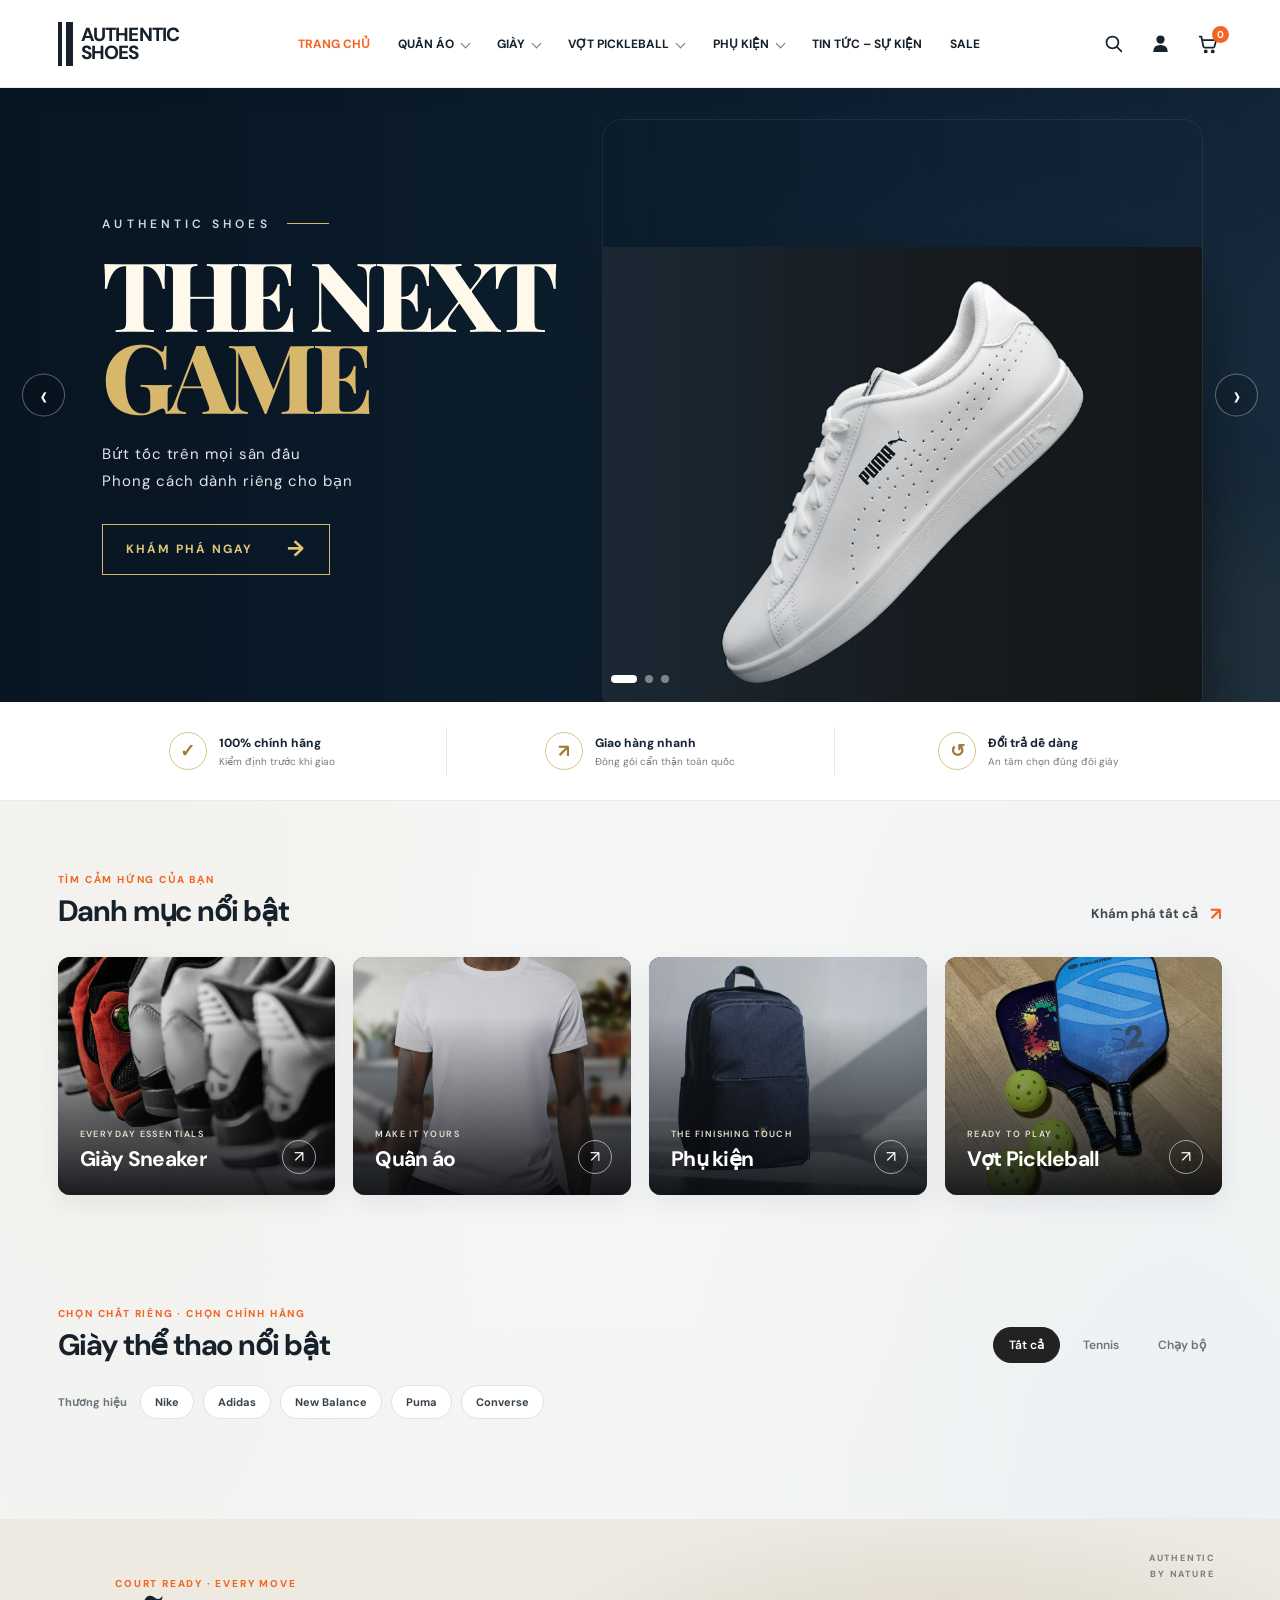
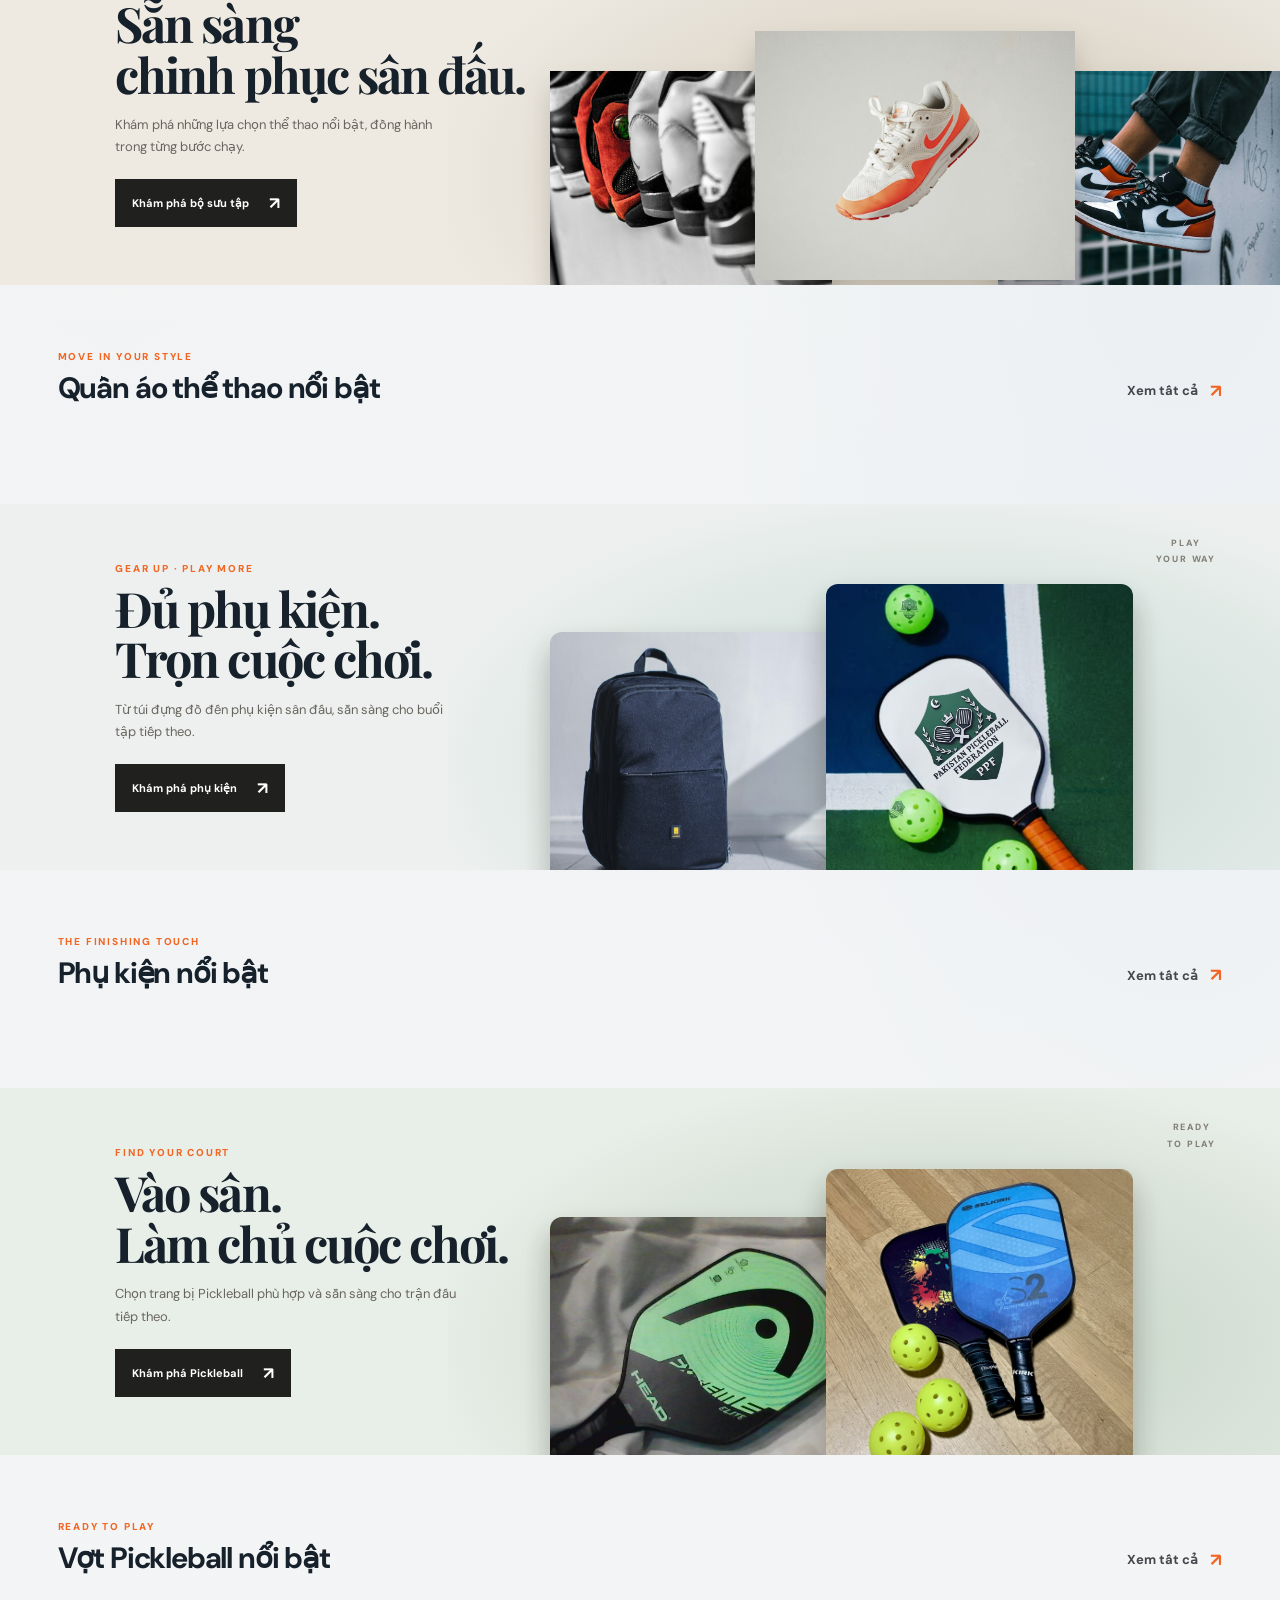
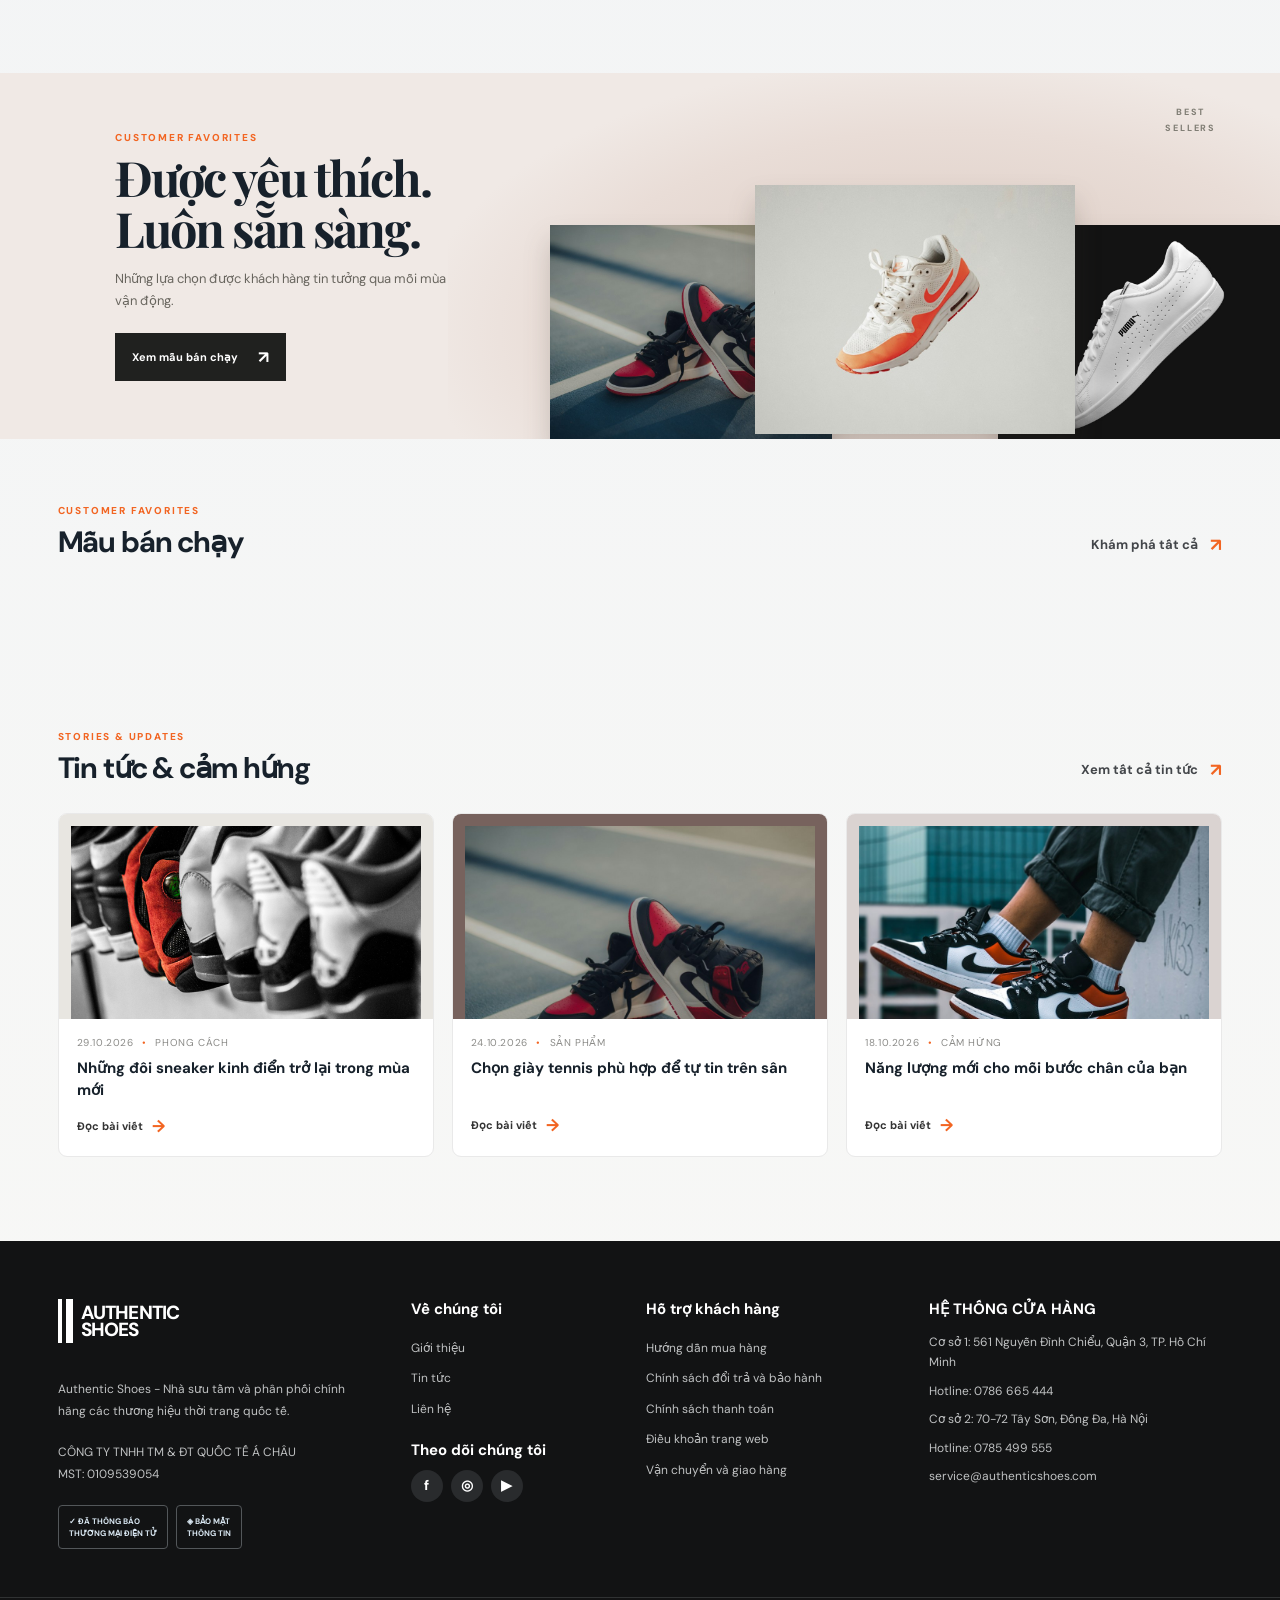
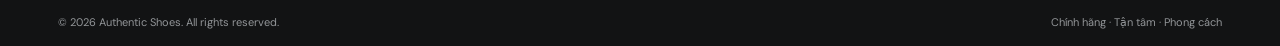
==== wwwroot/index.html @ a75fafed "Use real order data in admin dashboard" ====
<!DOCTYPE html>
<html lang="vi">
<head>
  <meta charset="UTF-8">
  <meta name="viewport" content="width=device-width, initial-scale=1.0">
  <meta name="theme-color" content="#0b1b2b">
  <meta name="description" content="Authentic Shoes - giày thể thao, thời trang và phụ kiện chính hãng.">
  <title>Authentic Shoes | Chọn phong cách của bạn</title>
  <link rel="preconnect" href="https://fonts.googleapis.com">
  <link rel="preconnect" href="https://fonts.gstatic.com" crossorigin>
  <link href="https://fonts.googleapis.com/css2?family=DM+Sans:wght@400;500;600;700;800&family=Playfair+Display:wght@700;800&display=swap" rel="stylesheet">
  <link rel="stylesheet" href="styles.css?v=premium-sneaker-store">
  <script src="store-cart.js?v=color-size-inventory" defer></script>
  <script src="script.js?v=premium-brand-filters" defer></script>
</head>
<body>
  <header class="site-header">
    <a class="brand" href="#home" aria-label="Authentic Shoes - Trang chủ">
      <span class="brand-mark" aria-hidden="true"><i></i><i></i></span>
      <span class="brand-name">AUTHENTIC<br>SHOES</span>
    </a>

    <button class="menu-toggle" type="button" aria-label="Mở menu" aria-expanded="false">
      <span></span><span></span><span></span>
    </button>

    <nav class="main-nav" aria-label="Điều hướng chính">
      <a class="nav-link active" href="#home">Trang chủ</a>
      <div class="nav-item has-category-menu">
        <a class="nav-link has-chevron category-menu-trigger" href="#products" aria-expanded="false" aria-controls="apparel-menu">Quần áo <span class="chevron" aria-hidden="true"></span></a>
        <div class="category-menu" id="apparel-menu">
          <a href="#products" data-product-category="clothing" data-category-label="Tất cả quần áo">Tất cả quần áo <span>→</span></a>
          <a href="#products" data-product-category="clothing" data-category-label="Áo thể thao">Áo thể thao</a>
          <a href="#products" data-product-category="clothing" data-category-label="Quần short thể thao">Quần short thể thao</a>
          <a href="#products" data-product-category="clothing" data-category-label="Trang phục tennis">Trang phục tennis</a>
        </div>
      </div>
      <div class="nav-item has-category-menu has-mega-menu">
        <a class="nav-link has-chevron mega-menu-trigger" href="#products" aria-expanded="false" aria-controls="shoe-mega-menu">Giày <span class="chevron" aria-hidden="true"></span></a>
        <div class="mega-menu" id="shoe-mega-menu">
          <div class="mega-categories" role="tablist" aria-label="Thương hiệu giày">
            <button class="mega-category is-active" type="button" role="tab" aria-selected="true" data-mega-category="adidas">Giày Adidas</button>
            <button class="mega-category" type="button" role="tab" aria-selected="false" data-mega-category="nike">Giày Nike</button>
            <button class="mega-category" type="button" role="tab" aria-selected="false" data-mega-category="jordan">Giày Jordan</button>
            <button class="mega-category" type="button" role="tab" aria-selected="false" data-mega-category="sports">Môn thể thao</button>
            <button class="mega-category" type="button" role="tab" aria-selected="false" data-mega-category="retro">Giày Retro Sneaker</button>
            <button class="mega-category" type="button" role="tab" aria-selected="false" data-mega-category="other">Thương hiệu khác</button>
          </div>
          <div class="mega-content">
            <div class="mega-panel is-active" role="tabpanel" data-mega-panel="adidas">
              <div class="mega-column"><h3>ADIDAS ORIGINAL</h3><a href="#products">Adidas XLG <span class="sale-tag">SALE</span></a><a href="#products">Adidas Samba</a><a href="#products">Adidas Gazelle</a><a href="#products">Adidas Campus</a></div>
              <div class="mega-column"><h3>ULTRA BOOST</h3><a href="#products">Ultra Boost 22 <span class="sale-tag">SALE</span></a><a href="#products">Ultra Boost 4.0</a><a href="#products">Evo SL</a></div>
              <div class="mega-column"><h3>ADIDAS YEEZY</h3><a href="#products">Yeezy 350 <span class="sale-tag">SALE</span></a><a href="#products">Yeezy Slide</a><a href="#products">Yeezy Foam Runner</a></div>
              <div class="mega-column"><h3>ADIDAS NMD</h3><a href="#products">Human Race</a><a href="#products">Adidas Y-3</a></div>
            </div>
            <div class="mega-panel" role="tabpanel" data-mega-panel="nike" hidden>
              <div class="mega-column"><h3>NIKE LIFESTYLE</h3><a href="#products">Air Force 1</a><a href="#products">Dunk Low <span class="sale-tag">HOT</span></a><a href="#products">Air Max</a><a href="#products">Cortez</a></div>
              <div class="mega-column"><h3>RUNNING</h3><a href="#products">Vomero</a><a href="#products">Pegasus</a><a href="#products">Zoom Fly</a></div>
              <div class="mega-column"><h3>NIKE BASKETBALL</h3><a href="#products">LeBron</a><a href="#products">Kobe</a><a href="#products">Ja</a></div>
              <div class="mega-column"><h3>NIKE SB</h3><a href="#products">SB Dunk</a><a href="#products">SB Chron 2</a></div>
            </div>
            <div class="mega-panel" role="tabpanel" data-mega-panel="jordan" hidden>
              <div class="mega-column"><h3>AIR JORDAN</h3><a href="#products">Air Jordan 1</a><a href="#products">Air Jordan 3</a><a href="#products">Air Jordan 4 <span class="sale-tag">HOT</span></a></div>
              <div class="mega-column"><h3>JORDAN RETRO</h3><a href="#products">Jordan 1 Retro High</a><a href="#products">Jordan 1 Low</a><a href="#products">Jordan 11</a></div>
              <div class="mega-column"><h3>JORDAN BRAND</h3><a href="#products">Jordan Spizike</a><a href="#products">Jordan Flight</a></div>
              <div class="mega-column"><h3>PHỤ KIỆN</h3><a href="#products">Tất Jordan</a><a href="#products">Túi Jordan</a></div>
            </div>
            <div class="mega-panel" role="tabpanel" data-mega-panel="sports" hidden>
              <div class="mega-column"><h3>CHẠY BỘ</h3><a href="#products">Giày chạy đường dài</a><a href="#products">Giày chạy địa hình</a><a href="#products">Giày tập luyện</a></div>
              <div class="mega-column"><h3>SÂN ĐẤU</h3><a href="#products">Giày bóng rổ</a><a href="#products">Giày tennis</a><a href="#products">Giày Pickleball</a></div>
              <div class="mega-column"><h3>THỂ THAO</h3><a href="#products">Giày bóng đá</a><a href="#products">Giày tập gym</a><a href="#products">Giày golf</a></div>
              <div class="mega-column"><h3>THEO NHU CẦU</h3><a href="#products">Êm nhẹ mỗi ngày</a><a href="#products">Hỗ trợ vận động</a></div>
            </div>
            <div class="mega-panel" role="tabpanel" data-mega-panel="retro" hidden>
              <div class="mega-column"><h3>RETRO CLASSICS</h3><a href="#products">Adidas Samba</a><a href="#products">Nike Cortez</a><a href="#products">Puma Palermo</a></div>
              <div class="mega-column"><h3>COURT STYLE</h3><a href="#products">Reebok Club C</a><a href="#products">Adidas Gazelle</a><a href="#products">New Balance 550</a></div>
              <div class="mega-column"><h3>SKATE ICONS</h3><a href="#products">Vans Old Skool</a><a href="#products">Nike SB Dunk</a></div>
              <div class="mega-column"><h3>PHONG CÁCH</h3><a href="#products">Tối giản</a><a href="#products">Màu sắc nổi bật</a></div>
            </div>
            <div class="mega-panel" role="tabpanel" data-mega-panel="other" hidden>
              <div class="mega-column"><h3>NEW BALANCE</h3><a href="#products">New Balance 530</a><a href="#products">New Balance 9060</a><a href="#products">New Balance 2002R</a></div>
              <div class="mega-column"><h3>ASICS</h3><a href="#products">ASICS Gel-Kayano</a><a href="#products">ASICS Gel-NYC</a></div>
              <div class="mega-column"><h3>PUMA</h3><a href="#products">Puma Speedcat</a><a href="#products">Puma Palermo</a><a href="#products">Puma Suede</a></div>
              <div class="mega-column"><h3>THƯƠNG HIỆU KHÁC</h3><a href="#products">Converse</a><a href="#products">Onitsuka Tiger</a></div>
            </div>
          </div>
        </div>
      </div>
      <div class="nav-item has-category-menu">
        <a class="nav-link has-chevron category-menu-trigger" href="#products" aria-expanded="false" aria-controls="pickleball-menu">Vợt Pickleball <span class="chevron" aria-hidden="true"></span></a>
        <div class="category-menu" id="pickleball-menu">
          <a href="#products" data-product-category="pickleball-racket" data-category-label="Tất cả vợt Pickleball">Tất cả vợt Pickleball <span>→</span></a>
          <a href="#products" data-product-category="pickleball-racket" data-category-label="Vợt JOOLA" data-category-query="joola">Vợt JOOLA</a>
          <a href="#products" data-product-category="pickleball-racket" data-category-label="Vợt Selkirk" data-category-query="selkirk">Vợt Selkirk</a>
          <a href="#products" data-product-category="pickleball-racket" data-category-label="Vợt HEAD" data-category-query="head">Vợt HEAD</a>
        </div>
      </div>
      <div class="nav-item has-category-menu">
        <a class="nav-link has-chevron category-menu-trigger" href="#products" aria-expanded="false" aria-controls="accessories-menu">Phụ kiện <span class="chevron" aria-hidden="true"></span></a>
        <div class="category-menu" id="accessories-menu">
          <a href="#products" data-product-category="accessories" data-category-label="Tất cả phụ kiện">Tất cả phụ kiện <span>→</span></a>
          <a href="#products" data-product-category="accessories" data-category-label="Bóng Pickleball" data-category-query="bóng">Bóng Pickleball</a>
          <a href="#products" data-product-category="accessories" data-category-label="Túi thể thao" data-category-query="túi">Túi thể thao</a>
          <a href="#products" data-product-category="accessories" data-category-label="Phụ kiện vợt" data-category-query="vợt">Phụ kiện vợt</a>
        </div>
      </div>
      <a class="nav-link" href="#news">Tin tức – sự kiện</a>
      <a class="nav-link" href="#products">Sale</a>
    </nav>

    <div class="header-actions">
      <button class="icon-button search-toggle" type="button" aria-label="Tìm kiếm">
        <svg viewBox="0 0 24 24" aria-hidden="true"><circle cx="10.8" cy="10.8" r="6.8"></circle><path d="m16 16 5 5"></path></svg>
      </button>
      <a class="icon-button account-button" href="/login" aria-label="Đăng nhập" title="Đăng nhập">
        <svg viewBox="0 0 24 24" aria-hidden="true"><circle cx="12" cy="7.5" r="4"></circle><path d="M4.5 21c.2-4.1 3.2-6.5 7.5-6.5s7.3 2.4 7.5 6.5z"></path></svg>
      </a>
      <button class="icon-button cart-button" type="button" aria-label="Giỏ hàng" aria-haspopup="dialog">
        <svg viewBox="0 0 24 24" aria-hidden="true"><path d="M3 4h2l2.2 11.2a2 2 0 0 0 2 1.6h8.9a2 2 0 0 0 1.9-1.4L22 8H6"></path><circle cx="10" cy="21" r="1.2"></circle><circle cx="18" cy="21" r="1.2"></circle></svg>
        <span class="cart-count" aria-live="polite">0</span>
      </button>
    </div>
  </header>

  <form class="search-panel" role="search">
    <label class="sr-only" for="site-search">Tìm sản phẩm</label>
    <input id="site-search" type="search" placeholder="Bạn đang tìm sản phẩm nào?">
    <button type="submit">Tìm kiếm</button>
  </form>

  <main>
    <section class="hero" id="home" aria-label="Bộ sưu tập mới">
      <div class="hero-slides">
        <article class="hero-slide is-active" data-slide="0">
          <div class="hero-content">
            <p class="eyebrow">AUTHENTIC SHOES <span></span></p>
            <h1>THE NEXT<br><em>GAME</em></h1>
            <p class="hero-description">Bứt tốc trên mọi sân đấu<br>Phong cách dành riêng cho bạn</p>
            <a class="hero-cta" href="#products">KHÁM PHÁ NGAY <span>→</span></a>
          </div>
          <img class="hero-art hero-art-cutout" src="img/shoe-blue.jpg" alt="Giày sneaker trắng Puma">
        </article>
        <article class="hero-slide" data-slide="1">
          <div class="hero-content">
            <p class="eyebrow">MOVE WITH CONFIDENCE <span></span></p>
            <h2>FIND YOUR<br><em>PACE</em></h2>
            <p class="hero-description">Nhẹ nhàng trong từng chuyển động<br>Sẵn sàng cho mọi hành trình</p>
            <a class="hero-cta" href="#products">MUA SẮM NGAY <span>→</span></a>
          </div>
          <img class="hero-art hero-art-shoe" src="img/shoe-detail.jpg" alt="Bộ sưu tập sneaker phong cách thể thao">
        </article>
        <article class="hero-slide" data-slide="2">
          <div class="hero-content">
            <p class="eyebrow">NEW SEASON · NEW ENERGY <span></span></p>
            <h2>OWN THE<br><em>COURT</em></h2>
            <p class="hero-description">Chọn đôi giày đúng chất<br>Thể hiện bản lĩnh riêng</p>
            <a class="hero-cta" href="#categories">XEM BỘ SƯU TẬP <span>→</span></a>
          </div>
          <img class="hero-art hero-art-shoe" src="img/shoe-red.jpg" alt="Giày sneaker đỏ đen chụp trên sân">
        </article>
      </div>
      <button class="slide-arrow slide-prev" type="button" aria-label="Ảnh trước">‹</button>
      <button class="slide-arrow slide-next" type="button" aria-label="Ảnh tiếp theo">›</button>
      <div class="slide-dots" aria-label="Chọn ảnh trình chiếu">
        <button class="slide-dot is-active" type="button" aria-label="Ảnh 1" data-go-to="0"></button>
        <button class="slide-dot" type="button" aria-label="Ảnh 2" data-go-to="1"></button>
        <button class="slide-dot" type="button" aria-label="Ảnh 3" data-go-to="2"></button>
      </div>
    </section>

    <section class="service-strip" aria-label="Cam kết dịch vụ">
      <div class="service-item">
        <span class="service-icon" aria-hidden="true">✓</span>
        <span><strong>100% chính hãng</strong><small>Kiểm định trước khi giao</small></span>
      </div>
      <div class="service-item">
        <span class="service-icon" aria-hidden="true">↗</span>
        <span><strong>Giao hàng nhanh</strong><small>Đóng gói cẩn thận toàn quốc</small></span>
      </div>
      <div class="service-item">
        <span class="service-icon" aria-hidden="true">↺</span>
        <span><strong>Đổi trả dễ dàng</strong><small>An tâm chọn đúng đôi giày</small></span>
      </div>
    </section>

    <section class="section categories-section" id="categories">
      <div class="section-heading">
        <div>
          <p class="section-kicker">TÌM CẢM HỨNG CỦA BẠN</p>
          <h2>Danh mục nổi bật</h2>
        </div>
        <a class="text-link" href="#products">Khám phá tất cả <span>↗</span></a>
      </div>
      <div class="category-grid">
        <a class="category-card category-sneaker" href="#products" data-product-category="shoes" data-category-label="Giày">
          <img src="img/shoe-detail.jpg" alt="">
          <span class="category-caption"><small>EVERYDAY ESSENTIALS</small><strong>Giày Sneaker</strong></span>
          <span class="category-arrow">↗</span>
        </a>
        <a class="category-card category-apparel" href="#products" data-product-category="clothing" data-category-label="Quần áo">
          <img src="img/sports-shirt.jpg" alt="">
          <span class="category-caption"><small>MAKE IT YOURS</small><strong>Quần áo</strong></span>
          <span class="category-arrow">↗</span>
        </a>
        <a class="category-card category-accessories" href="#products" data-product-category="accessories" data-category-label="Phụ kiện">
          <img src="img/sports-bag.jpg" alt="">
          <span class="category-caption"><small>THE FINISHING TOUCH</small><strong>Phụ kiện</strong></span>
          <span class="category-arrow">↗</span>
        </a>
        <a class="category-card category-pickleball" href="#products" data-product-category="pickleball-racket" data-category-label="Vợt Pickleball">
          <img src="img/pickleball-selkirk.jpg" alt="">
          <span class="category-caption"><small>READY TO PLAY</small><strong>Vợt Pickleball</strong></span>
          <span class="category-arrow">↗</span>
        </a>
      </div>
    </section>

    <section class="section products-section" id="products">
      <div class="section-heading">
        <div>
          <p class="section-kicker">CHỌN CHẤT RIÊNG · CHỌN CHÍNH HÃNG</p>
          <h2>Giày thể thao nổi bật</h2>
        </div>
        <div class="product-tabs" role="group" aria-label="Lọc sản phẩm">
          <button class="tab-button is-active" type="button" data-filter="all">Tất cả</button>
          <button class="tab-button" type="button" data-filter="tennis">Tennis</button>
          <button class="tab-button" type="button" data-filter="running">Chạy bộ</button>
        </div>
      </div>
      <div class="brand-quick-filters" role="group" aria-label="Lọc nhanh theo thương hiệu">
        <span>Thương hiệu</span>
        <button type="button" data-brand-filter="Nike">Nike</button>
        <button type="button" data-brand-filter="Adidas">Adidas</button>
        <button type="button" data-brand-filter="New Balance">New Balance</button>
        <button type="button" data-brand-filter="Puma">Puma</button>
        <button type="button" data-brand-filter="Converse">Converse</button>
      </div>
      <div class="product-grid">
      </div>
      <div class="product-selection" role="status" aria-live="polite" hidden>
        <p class="product-selection-message"></p>
        <button class="clear-product-selection" type="button">Xem tất cả sản phẩm</button>
      </div>
      <button class="outline-button show-more" type="button">Xem thêm sản phẩm <span>→</span></button>
    </section>

    <section class="brand-banner showcase-banner showcase-banner-clothing" aria-label="Bộ sưu tập giày thể thao">
      <div class="brand-banner-copy">
        <p class="section-kicker">COURT READY · EVERY MOVE</p>
        <h2>Sẵn sàng<br>chinh phục sân đấu.</h2>
        <p>Khám phá những lựa chọn thể thao nổi bật, đồng hành trong từng bước chạy.</p>
        <a class="dark-button" href="#clothing-featured">Khám phá bộ sưu tập <span>↗</span></a>
      </div>
      <div class="banner-shoes" aria-hidden="true"><img src="img/shoe-violet.jpg" alt=""><img src="img/shoe-white.jpg" alt=""><img src="img/shoe-teal.jpg" alt=""></div>
      <span class="banner-stamp">AUTHENTIC<br>BY NATURE</span>
    </section>

    <section class="section featured-section" id="clothing-featured">
      <div class="section-heading">
        <div><p class="section-kicker">MOVE IN YOUR STYLE</p><h2>Quần áo thể thao nổi bật</h2></div>
        <a class="text-link" href="#products" data-featured-category="clothing">Xem tất cả <span>↗</span></a>
      </div>
      <div class="product-grid featured-product-grid" data-featured-products="clothing"></div>
    </section>

    <section class="brand-banner showcase-banner showcase-banner-accessories" aria-label="Banner phụ kiện thể thao">
      <div class="brand-banner-copy">
        <p class="section-kicker">GEAR UP · PLAY MORE</p>
        <h2>Đủ phụ kiện.<br>Trọn cuộc chơi.</h2>
        <p>Từ túi đựng đồ đến phụ kiện sân đấu, sẵn sàng cho buổi tập tiếp theo.</p>
        <a class="dark-button" href="#accessories-featured">Khám phá phụ kiện <span>↗</span></a>
      </div>
      <div class="banner-shoes banner-product-photos" aria-hidden="true"><img src="img/sports-bag.jpg" alt=""><img src="img/pickleball-paddle-2025.jpg" alt=""></div>
      <span class="banner-stamp">PLAY<br>YOUR WAY</span>
    </section>

    <section class="section featured-section" id="accessories-featured">
      <div class="section-heading">
        <div><p class="section-kicker">THE FINISHING TOUCH</p><h2>Phụ kiện nổi bật</h2></div>
        <a class="text-link" href="#products" data-featured-category="accessories">Xem tất cả <span>↗</span></a>
      </div>
      <div class="product-grid featured-product-grid" data-featured-products="accessories"></div>
    </section>

    <section class="brand-banner showcase-banner showcase-banner-pickleball" aria-label="Banner bộ sưu tập Pickleball">
      <div class="brand-banner-copy">
        <p class="section-kicker">FIND YOUR COURT</p>
        <h2>Vào sân.<br>Làm chủ cuộc chơi.</h2>
        <p>Chọn trang bị Pickleball phù hợp và sẵn sàng cho trận đấu tiếp theo.</p>
        <a class="dark-button" href="#pickleball-featured">Khám phá Pickleball <span>↗</span></a>
      </div>
      <div class="banner-shoes banner-product-photos" aria-hidden="true"><img src="img/pickleball-head.jpg" alt=""><img src="img/pickleball-selkirk.jpg" alt=""></div>
      <span class="banner-stamp">READY<br>TO PLAY</span>
    </section>

    <section class="section featured-section" id="pickleball-featured">
      <div class="section-heading">
        <div><p class="section-kicker">READY TO PLAY</p><h2>Vợt Pickleball nổi bật</h2></div>
        <a class="text-link" href="#products" data-featured-category="pickleball-racket">Xem tất cả <span>↗</span></a>
      </div>
      <div class="product-grid featured-product-grid" data-featured-products="pickleball-racket"></div>
    </section>

    <section class="brand-banner showcase-banner showcase-banner-bestsellers" aria-label="Banner sản phẩm bán chạy">
      <div class="brand-banner-copy">
        <p class="section-kicker">CUSTOMER FAVORITES</p>
        <h2>Được yêu thích.<br>Luôn sẵn sàng.</h2>
        <p>Những lựa chọn được khách hàng tin tưởng qua mỗi mùa vận động.</p>
        <a class="dark-button" href="#bestsellers">Xem mẫu bán chạy <span>↗</span></a>
      </div>
      <div class="banner-shoes" aria-hidden="true"><img src="img/shoe-red.jpg" alt=""><img src="img/shoe-white.jpg" alt=""><img src="img/shoe-blue.jpg" alt=""></div>
      <span class="banner-stamp">BEST<br>SELLERS</span>
    </section>

    <section class="section featured-section" id="bestsellers">
      <div class="section-heading">
        <div><p class="section-kicker">CUSTOMER FAVORITES</p><h2>Mẫu bán chạy</h2></div>
        <a class="text-link" href="#products">Khám phá tất cả <span>↗</span></a>
      </div>
      <div class="product-grid featured-product-grid" data-featured-products="bestsellers"></div>
    </section>

    <section class="section news-section" id="news">
      <div class="section-heading">
        <div><p class="section-kicker">STORIES & UPDATES</p><h2>Tin tức & cảm hứng</h2></div>
        <a class="text-link" href="#news">Xem tất cả tin tức <span>↗</span></a>
      </div>
      <div class="news-grid">
        <article class="news-card">
          <a class="news-image news-image-one" href="#products"><img src="img/shoe-detail.jpg" alt="Bộ sưu tập sneaker mới"></a>
          <div class="news-info"><p>29.10.2026 <span>•</span> PHONG CÁCH</p><h3>Những đôi sneaker kinh điển trở lại trong mùa mới</h3><a href="#products">Đọc bài viết <span>→</span></a></div>
        </article>
        <article class="news-card">
          <a class="news-image news-image-two" href="#products"><img src="img/shoe-red.jpg" alt="Giày thể thao đỏ"></a>
          <div class="news-info"><p>24.10.2026 <span>•</span> SẢN PHẨM</p><h3>Chọn giày tennis phù hợp để tự tin trên sân</h3><a href="#products">Đọc bài viết <span>→</span></a></div>
        </article>
        <article class="news-card">
          <a class="news-image news-image-three" href="#products"><img src="img/shoe-teal.jpg" alt="Phong cách thể thao với sneaker đen trắng cam"></a>
          <div class="news-info"><p>18.10.2026 <span>•</span> CẢM HỨNG</p><h3>Năng lượng mới cho mỗi bước chân của bạn</h3><a href="#products">Đọc bài viết <span>→</span></a></div>
        </article>
      </div>
    </section>
  </main>

  <footer class="site-footer">
    <div class="footer-main">
      <div class="footer-about">
        <a class="brand brand-light" href="#home" aria-label="Authentic Shoes - Trang chủ"><span class="brand-mark" aria-hidden="true"><i></i><i></i></span><span class="brand-name">AUTHENTIC<br>SHOES</span></a>
        <p>Authentic Shoes - Nhà sưu tầm và phân phối chính hãng các thương hiệu thời trang quốc tế.</p>
        <p class="footer-company">CÔNG TY TNHH TM & ĐT QUỐC TẾ Á CHÂU<br>MST: 0109539054</p>
        <div class="trust-badges"><span>✓ ĐÃ THÔNG BÁO<br>THƯƠNG MẠI ĐIỆN TỬ</span><span>◈ BẢO MẬT<br>THÔNG TIN</span></div>
      </div>
      <div class="footer-column"><h3>Về chúng tôi</h3><a href="#home">Giới thiệu</a><a href="#news">Tin tức</a><a href="#home">Liên hệ</a><h3 class="social-title">Theo dõi chúng tôi</h3><div class="social-links"><a href="#home" aria-label="Facebook">f</a><a href="#home" aria-label="Instagram">◎</a><a href="#home" aria-label="YouTube">▶</a></div></div>
      <div class="footer-column"><h3>Hỗ trợ khách hàng</h3><a href="#home">Hướng dẫn mua hàng</a><a href="#home">Chính sách đổi trả và bảo hành</a><a href="#home">Chính sách thanh toán</a><a href="#home">Điều khoản trang web</a><a href="#home">Vận chuyển và giao hàng</a></div>
      <div class="footer-column footer-stores"><h3>Hệ thống cửa hàng</h3><p>Cơ sở 1: 561 Nguyễn Đình Chiểu, Quận 3, TP. Hồ Chí Minh</p><p>Hotline: <a href="tel:0786665444">0786 665 444</a></p><p>Cơ sở 2: 70-72 Tây Sơn, Đống Đa, Hà Nội</p><p>Hotline: <a href="tel:0785499555">0785 499 555</a></p><a href="mailto:service@authenticshoes.com">service@authenticshoes.com</a></div>
    </div>
    <div class="footer-bottom"><span>© 2026 Authentic Shoes. All rights reserved.</span><span>Chính hãng · Tận tâm · Phong cách</span></div>
  </footer>
  <div class="toast" role="status" aria-live="polite"></div>
  <div id="cart-root"></div>
</body>
</html>
---- wwwroot/styles.css ----
:root {
  --ink: #17212b;
  --muted: #636b73;
  --orange: #f26522;
  --gold: #d7b76b;
  --line: #e3e7eb;
  --surface: #f2f4f6;
  --page-width: 1440px;
}

* { box-sizing: border-box; }
html { scroll-behavior: smooth; }
body { margin: 0; color: var(--ink); background-color: #f4f5f6; background-image: radial-gradient(ellipse at 9% 9%, #e8d9bf35 0, transparent 26%), radial-gradient(ellipse at 92% 34%, #cbd9e52e 0, transparent 30%), linear-gradient(180deg, #f8f8f6 0%, #f1f3f5 48%, #f8f8f6 100%); font-family: "DM Sans", Arial, sans-serif; -webkit-font-smoothing: antialiased; }
button, input { font: inherit; }
button, a { -webkit-tap-highlight-color: transparent; }
a { color: inherit; text-decoration: none; }
button { color: inherit; }
.sr-only { position: absolute; width: 1px; height: 1px; padding: 0; margin: -1px; overflow: hidden; clip: rect(0,0,0,0); white-space: nowrap; border: 0; }

.site-header { position: sticky; top: 0; z-index: 50; display: flex; align-items: center; justify-content: space-between; min-height: 88px; padding: 0 max(4.5vw, calc((100vw - var(--page-width)) / 2)); border-bottom: 1px solid #e8eaec; background: #fffffff2; box-shadow: 0 5px 24px #17212b0a; backdrop-filter: blur(16px); }
.brand { display: inline-flex; align-items: center; gap: 8px; flex: 0 0 auto; }
.brand-mark { display: flex; align-items: stretch; gap: 4px; height: 44px; }
.brand-mark i { display: block; width: 7px; background: currentColor; }
.brand-mark i:first-child { width: 4px; }
.brand-name { font-size: 19px; line-height: .91; font-weight: 800; letter-spacing: -.8px; }
.main-nav { display: flex; align-items: center; justify-content: center; gap: clamp(15px, 2.2vw, 36px); margin: 0 auto; padding: 0 26px; }
.nav-link { position: relative; padding: 34px 0; white-space: nowrap; font-size: 12px; font-weight: 700; text-transform: uppercase; transition: color .2s ease; }
.nav-link:hover, .nav-link.active { color: var(--orange); }
.nav-link.has-chevron { display: flex; align-items: center; }
.nav-item { position: relative; display: flex; align-items: center; height: 100%; }
.category-menu { position: absolute; z-index: 20; top: 100%; left: -18px; display: none; min-width: 240px; padding: 9px; border: 1px solid #e8e8e8; background: #fff; box-shadow: 0 16px 34px #00000018; }
.has-category-menu:hover .category-menu, .has-category-menu:focus-within .category-menu, .has-category-menu.is-open .category-menu { display: grid; }
.category-menu a { display: flex; align-items: center; justify-content: space-between; gap: 16px; padding: 12px 13px; color: #252525; font-size: 13px; font-weight: 700; white-space: nowrap; }
.category-menu a:hover { color: var(--orange); background: #fafafa; }
.category-menu a span { color: var(--orange); font-size: 17px; }
.mega-menu-trigger { gap: 0; }
.mega-menu-trigger[aria-expanded="true"] { color: var(--orange); }
.mega-menu-trigger[aria-expanded="true"] .chevron { border-color: var(--orange); transform: rotate(225deg); }
.chevron { display: block; width: 7px; height: 7px; flex: 0 0 7px; margin: 0 0 0 8px; border-right: 1.5px solid #777; border-bottom: 1.5px solid #777; transform: rotate(45deg); transition: border-color .2s, transform .2s; }
.mega-menu { position: absolute; z-index: 20; top: 100%; right: 3.7%; left: 3.7%; display: none; grid-template-columns: 275px minmax(0, 1fr); min-height: 350px; border: 1px solid #e8e8e8; background: #fff; box-shadow: 0 16px 34px #00000018; }
.has-mega-menu:hover .mega-menu, .has-mega-menu:focus-within .mega-menu, .has-mega-menu.is-open .mega-menu { display: grid; }
.mega-categories { display: flex; flex-direction: column; padding: 12px 0; border-right: 1px solid #e5e5e5; background: #fafafa; }
.mega-category { min-height: 53px; padding: 0 20px; border: 0; color: #252525; background: transparent; font-size: 16px; font-weight: 700; text-align: left; cursor: pointer; transition: color .15s, background .15s; }
.mega-category:hover, .mega-category.is-active { color: var(--orange); background: #fff; }
.mega-content { min-width: 0; padding: 29px 30px; }
.mega-panel { display: grid; grid-template-columns: repeat(4, minmax(0, 1fr)); gap: 30px; }
.mega-panel[hidden] { display: none; }
.mega-column { display: flex; flex-direction: column; align-items: flex-start; gap: 17px; }
.mega-column h3 { width: 100%; margin: 0 0 1px; padding-bottom: 10px; border-bottom: 1px solid #e5e5e5; color: #777; font-size: 13px; font-weight: 800; }
.mega-column a { color: #222; font-size: 16px; font-weight: 700; line-height: 1.35; }
.mega-column a:hover { color: var(--orange); }
.sale-tag { display: inline-block; margin-left: 4px; padding: 1px 5px; border-radius: 3px; color: #fff; background: #d7193f; font-size: 9px; vertical-align: 2px; }
.header-actions { display: flex; align-items: center; gap: 17px; }
.icon-button { position: relative; display: grid; width: 30px; height: 36px; place-items: center; padding: 0; border: 0; background: transparent; cursor: pointer; }
.icon-button svg { width: 21px; height: 21px; fill: none; stroke: currentColor; stroke-width: 2; stroke-linecap: round; stroke-linejoin: round; }
.account-button svg { fill: currentColor; stroke-width: 1.5; }
.cart-count { position: absolute; top: 0; right: -7px; display: grid; width: 17px; height: 17px; place-items: center; border-radius: 50%; color: #fff; background: var(--orange); font-size: 10px; font-weight: 700; }
.menu-toggle { display: none; }
.search-panel { position: fixed; z-index: 49; top: 88px; right: 4.5vw; display: flex; width: min(460px, calc(100vw - 32px)); padding: 12px; border: 1px solid var(--line); border-radius: 0 0 12px 12px; background: white; box-shadow: 0 14px 32px #00000012; opacity: 0; pointer-events: none; transform: translateY(-8px); transition: .2s; }
.search-panel.is-open { opacity: 1; pointer-events: auto; transform: translateY(0); }
.search-panel input { flex: 1; min-width: 0; padding: 12px; border: 0; outline: 0; }
.search-panel button { padding: 0 17px; border: 0; border-radius: 7px; color: #fff; background: var(--ink); font-weight: 700; cursor: pointer; }

.hero { position: relative; overflow: hidden; min-height: clamp(540px, 48vw, 680px); color: #fff; background: radial-gradient(ellipse at 77% 42%, #344d634d 0, transparent 34%), radial-gradient(ellipse at 87% 90%, #d7b76b18 0, transparent 27%), linear-gradient(115deg, #081522 0%, #102236 57%, #172b3c 100%); }
.hero-slides, .hero-slide { position: absolute; inset: 0; }
.hero-slide { display: flex; align-items: center; overflow: hidden; padding: 50px max(8vw, calc((100vw - 1320px) / 2)); visibility: hidden; opacity: 0; pointer-events: none; transition: opacity .45s ease; }
.hero-slide.is-active { z-index: 1; visibility: visible; opacity: 1; pointer-events: auto; }
.hero-slide::before { position: absolute; inset: 0; content: ""; background: linear-gradient(90deg, #081522 3%, #0b1c2bf2 40%, #0b1c2b55 72%, #0b1c2b14); }
.hero-content { position: relative; z-index: 2; width: 49%; }
.eyebrow { display: flex; align-items: center; gap: 16px; margin: 0 0 19px; color: #d2d7de; font-size: 12px; font-weight: 600; letter-spacing: .34em; }
.eyebrow span { display: block; width: 42px; height: 1px; background: var(--gold); }
.hero h1, .hero h2 { margin: 0; color: #fff9eb; font-family: "Playfair Display", Georgia, serif; font-size: clamp(68px, 7.5vw, 112px); font-weight: 800; letter-spacing: -.055em; line-height: .86; }
.hero h1 em, .hero h2 em { color: var(--gold); font-style: normal; }
.hero-description { margin: 25px 0 29px; color: #e1e4e9; font-size: 15px; line-height: 1.8; letter-spacing: .06em; }
.hero-cta { display: inline-flex; align-items: center; gap: 34px; min-height: 51px; padding: 0 23px; border: 1px solid var(--gold); color: #e3c578; font-size: 12px; font-weight: 700; letter-spacing: .16em; transition: color .2s, background .2s; }
.hero-cta:hover { color: #081322; background: var(--gold); }
.hero-cta span { font-size: 22px; line-height: 1; }
.hero-art { position: absolute; right: 4%; bottom: 0; width: min(49vw, 680px); height: 94%; border-radius: 20px; object-fit: contain; object-position: center bottom; filter: drop-shadow(0 28px 35px #0008); }
.hero-art-cutout { right: 6%; bottom: -2%; width: min(47vw, 650px); height: 97%; border: 1px solid #ffffff12; mix-blend-mode: screen; filter: drop-shadow(0 28px 35px #0009); }
.hero-art-shoe { right: 5%; bottom: 1%; width: min(47vw, 630px); height: 88%; }
.slide-arrow { position: absolute; z-index: 3; top: 50%; display: grid; width: 43px; height: 43px; place-items: center; border: 1px solid #ffffff55; border-radius: 50%; color: white; background: #0002; font-size: 29px; cursor: pointer; transform: translateY(-50%); transition: background .2s; }
.slide-arrow:hover { background: #ffffff28; }
.slide-prev { left: 22px; }
.slide-next { right: 22px; }
.slide-dots { position: absolute; z-index: 3; bottom: 19px; left: 50%; display: flex; gap: 8px; transform: translateX(-50%); }
.slide-dot { width: 8px; height: 8px; padding: 0; border: 0; border-radius: 20px; background: #ffffff70; cursor: pointer; transition: width .2s, background .2s; }
.slide-dot.is-active { width: 26px; background: #fff; }

.section { width: min(var(--page-width), 100%); margin: 0 auto; padding: 72px 4.5%; }
.section[id] { scroll-margin-top: 100px; }
.service-strip { display: grid; grid-template-columns: repeat(3, minmax(0, 1fr)); width: min(var(--page-width), 100%); margin: 0 auto; padding: 25px 4.5%; border-bottom: 1px solid #e8eaec; background: #fff; }
.service-item { display: flex; align-items: center; justify-content: center; gap: 12px; padding: 5px 14px; }
.service-item + .service-item { border-left: 1px solid #e6e8ea; }
.service-icon { display: grid; width: 38px; height: 38px; flex: 0 0 38px; place-items: center; border: 1px solid #d8c38c; border-radius: 50%; color: #9c7d36; font-size: 18px; font-weight: 700; }
.service-item strong, .service-item small { display: block; }
.service-item strong { color: #182534; font-size: 12px; font-weight: 800; }
.service-item small { margin-top: 4px; color: #737b83; font-size: 10px; }
.section-heading { display: flex; align-items: end; justify-content: space-between; gap: 20px; margin-bottom: 27px; }
.section-kicker { margin: 0 0 8px; color: var(--orange); font-size: 10px; font-weight: 800; letter-spacing: .18em; }
.section-heading h2 { margin: 0; font-size: clamp(25px, 2.3vw, 32px); line-height: 1.2; letter-spacing: -.04em; }
.text-link { display: inline-flex; align-items: center; gap: 12px; padding-bottom: 4px; color: #43464a; font-size: 13px; font-weight: 700; }
.text-link span { color: var(--orange); font-size: 18px; transition: transform .2s; }
.text-link:hover span { transform: translate(3px,-3px); }
.category-grid { display: grid; grid-template-columns: repeat(4, 1fr); gap: 18px; }
.category-card { position: relative; display: block; overflow: hidden; min-height: 238px; border-radius: 12px; color: #fff; background: #252d37; isolation: isolate; box-shadow: 0 8px 24px #17212b12; }
.category-card::after { position: absolute; z-index: -1; inset: 0; content: ""; background: linear-gradient(0deg,#07090ce8 0%,#080b0c1f 75%); transition: opacity .25s; }
.category-card img { position: absolute; z-index: -2; inset: 0; width: 100%; height: 100%; object-fit: cover; transition: transform .5s; }
.category-card:hover img { transform: scale(1.06); }
.category-caption { position: absolute; bottom: 22px; left: 22px; display: flex; flex-direction: column; gap: 5px; }
.category-caption small { color: #e5dfd1; font-size: 9px; font-weight: 600; letter-spacing: .16em; }
.category-caption strong { font-size: 21px; letter-spacing: -.035em; }
.category-arrow { position: absolute; right: 19px; bottom: 21px; display: grid; width: 34px; height: 34px; place-items: center; border: 1px solid #ffffff90; border-radius: 50%; font-size: 16px; transition: color .2s, background .2s; }
.category-card:hover .category-arrow { color: var(--ink); background: white; }

.products-section { padding-top: 40px; }
.brand-quick-filters { display: flex; align-items: center; flex-wrap: wrap; gap: 9px; margin: -5px 0 23px; }
.brand-quick-filters > span { margin-right: 4px; color: #68727b; font-size: 11px; font-weight: 700; }
.brand-quick-filters button { min-height: 34px; padding: 0 14px; border: 1px solid #dfe3e6; border-radius: 30px; color: #39434c; background: #fff; font-size: 11px; font-weight: 700; cursor: pointer; transition: border-color .2s, color .2s, background .2s, transform .2s; }
.brand-quick-filters button:hover { border-color: #15283b; color: #fff; background: #15283b; transform: translateY(-1px); }
.product-tabs { display: flex; align-items: center; gap: 7px; }
.tab-button { padding: 9px 15px; border: 1px solid transparent; border-radius: 30px; color: #70747a; background: transparent; font-size: 12px; font-weight: 600; cursor: pointer; }
.tab-button:hover, .tab-button.is-active { border-color: #222; color: #fff; background: #222; }
.product-grid { display: grid; grid-template-columns: repeat(4, minmax(0, 1fr)); gap: 18px; }
.product-card { overflow: hidden; min-width: 0; border: 1px solid #e5e8eb; border-radius: 12px; background: #fff; box-shadow: 0 3px 12px #17212b08; transition: box-shadow .22s, transform .22s; }
.product-card:hover { box-shadow: 0 12px 30px #17212b16; transform: translateY(-3px); }
.product-card.is-hidden { display: none; }
.product-image { position: relative; display: grid; overflow: hidden; height: 250px; place-items: center; background: linear-gradient(145deg, #f8f9fa, #eef1f3); }
.product-detail-link { display: grid; width: 100%; height: 100%; place-items: center; }
.product-image img { width: 100%; height: 100%; padding: 14px; object-fit: contain; transition: transform .35s; }
.product-card:hover .product-image img { transform: scale(1.06); }
.product-badge { position: absolute; z-index: 1; top: 12px; left: 11px; padding: 5px 7px; border-radius: 3px; color: #fff; background: #24292c; font-size: 8px; font-weight: 800; letter-spacing: .07em; }
.product-badge.badge-new { background: #6d8b63; }
.product-badge.badge-sale { background: #d74837; }
.favorite-button { position: absolute; z-index: 1; top: 9px; right: 10px; display: grid; width: 30px; height: 30px; place-items: center; border: 0; border-radius: 50%; color: #34383b; background: #ffffffd9; font-size: 21px; line-height: 1; cursor: pointer; }
.favorite-button.is-favorite { color: #e04f4f; }
.product-info { padding: 13px 13px 12px; }
.product-brand { margin: 0 0 5px; color: #92969a; font-size: 9px; font-weight: 800; letter-spacing: .16em; }
.product-info h3 { display: -webkit-box; overflow: hidden; min-height: 40px; margin: 0 0 7px; font-size: 12px; font-weight: 600; line-height: 1.55; -webkit-box-orient: vertical; -webkit-line-clamp: 2; }
.rating { display: flex; align-items: center; gap: 7px; white-space: nowrap; }
.rating span { color: #f1a510; font-size: 11px; letter-spacing: -1px; }
.rating small { color: #7d8184; font-size: 10px; }
.product-bottom { display: flex; align-items: center; justify-content: space-between; margin-top: 12px; }
.product-bottom strong { font-size: 14px; font-weight: 800; }
.product-detail-action { display: inline-flex; align-items: center; gap: 7px; margin-top: 10px; color: #68727b; font-size: 10px; font-weight: 700; transition: color .2s; }
.product-detail-action span { color: #9c7d36; font-size: 14px; transition: transform .2s; }
.product-detail-action:hover { color: #17212b; }
.product-detail-action:hover span { transform: translate(2px, -2px); }
.product-stock { margin: 8px 0 -7px; color: #63846b; font-size: 9px; font-weight: 600; }
.product-stock.is-out-of-stock { color: #c75151; }
.add-cart { width: 29px; height: 29px; border: 1px solid #dedede; border-radius: 50%; background: #fff; font-size: 20px; line-height: 1; cursor: pointer; transition: color .2s, background .2s; }
.add-cart:hover { border-color: var(--ink); color: #fff; background: var(--ink); }
.add-cart:disabled { border-color: #e6e6e6; color: #a7a7a7; background: #f5f5f5; cursor: not-allowed; }
.cart-dialog { position: fixed; inset: 0 0 0 auto; width: min(500px, 100%); max-width: 100%; height: 100dvh; max-height: 100dvh; margin: 0; padding: 0; overflow: hidden; border: 0; border-radius: 0; color: var(--ink); background: #fff; box-shadow: -12px 0 40px #1112; }
.cart-dialog[open] { animation: cart-drawer-in .24s ease-out both; }
@keyframes cart-drawer-in { from { transform: translateX(100%); } to { transform: translateX(0); } }
.cart-dialog::backdrop { background: #11111180; backdrop-filter: blur(1px); }
.cart-dialog-content { display: flex; height: 100%; flex-direction: column; }
.cart-dialog-heading { display: flex; min-height: 80px; align-items: flex-start; justify-content: space-between; padding: 18px 22px 13px; border-bottom: 1px solid #eee; }
.cart-dialog-heading h2 { margin: 0; color: #151515; font-size: 18px; letter-spacing: -.03em; }
.cart-dialog-count { margin: 6px 0 0; color: #818181; font-size: 11px; }
.cart-close { width: 30px; height: 30px; border: 0; color: #222; background: transparent; font-size: 24px; cursor: pointer; }
.cart-dialog-scroll { flex: 1; padding: 17px 18px 24px; overflow-y: auto; overscroll-behavior: contain; }
.cart-section-title, .checkout-form h3 { margin: 2px 0 12px; color: #171717; font-size: 14px; font-weight: 800; }
.cart-items { display: grid; gap: 0; }
.cart-item { display: grid; grid-template-columns: 96px minmax(0, 1fr) 32px; align-items: start; gap: 12px; padding: 12px 0; border-bottom: 1px solid #e9e9e9; }
.cart-item > img { width: 96px; height: 96px; border: 1px solid #e9e9e9; border-radius: 10px; background: #fff; object-fit: contain; }
.cart-item-copy { display: grid; gap: 5px; }
.cart-item-copy strong { color: #202020; font-size: 12px; line-height: 1.45; }
.cart-item-copy > span { color: #858585; font-size: 10px; }
.cart-item-variant { color: #777; font-size: 10px; }
.cart-item-quantity { display: flex; width: fit-content; align-items: center; gap: 0; margin-top: 5px; border: 1px solid #e3e3e3; border-radius: 8px; }
.cart-item-quantity button { display: grid; width: 29px; height: 29px; place-items: center; border: 0; border-radius: 7px; background: white; font-size: 16px; cursor: pointer; }
.cart-item-quantity button:disabled { color: #bbb; cursor: not-allowed; }
.cart-item-quantity span { min-width: 24px; font-size: 11px; text-align: center; }
.cart-item-remove { padding: 5px; border: 0; color: #7d7d7d; background: transparent; font-size: 16px; cursor: pointer; }
.cart-item-warning { grid-column: 2 / -1; margin: -4px 0 2px; color: #c75151; font-size: 10px; }
.cart-empty { margin: 0; padding: 22px 10px; color: #73777d; font-size: 12px; text-align: center; }
.cart-empty[hidden], .checkout-form[hidden] { display: none; }
.cart-total { display: flex; align-items: center; justify-content: space-between; margin-top: 10px; padding: 14px 0; border-top: 1px solid #ececea; color: #282828; font-size: 13px; }
.cart-total strong { color: #cf1234; font-size: 14px; }
.checkout-form { display: grid; gap: 10px; margin-top: 8px; }
.checkout-login-required { padding: 14px; border: 1px solid #f1d8c8; border-radius: 9px; background: #fff8f3; }
.checkout-login-required p { margin: 0 0 12px; color: #555; font-size: 11px; line-height: 1.6; }
.checkout-auth-link { display: flex; min-height: 42px; align-items: center; justify-content: center; border-radius: 8px; color: #fff; background: #ce1033; font-size: 11px; font-weight: 800; text-decoration: none; }
.checkout-auth-link:hover { background: #ac0b2a; }
.checkout-register-link { display: block; margin-top: 11px; color: #555; font-size: 10px; font-weight: 700; text-align: center; text-decoration: underline; }
.checkout-login-required[hidden], .checkout-fields[hidden] { display: none; }
.checkout-form h3 { margin: 4px 0 2px; }
.checkout-form label:not(.checkout-payment-option):not(.checkout-terms) { display: grid; gap: 5px; font-size: 10px; font-weight: 700; }
.checkout-form input:not([type="radio"]):not([type="checkbox"]), .checkout-form textarea { width: 100%; padding: 10px 11px; border: 1px solid #e2e2e0; border-radius: 7px; outline: 0; font: inherit; font-size: 11px; resize: vertical; }
.checkout-form input:focus, .checkout-form textarea:focus { border-color: #f26522; box-shadow: 0 0 0 3px #f2652218; }
.checkout-payment-option { display: flex; min-height: 47px; align-items: center; gap: 11px; padding: 9px 12px; border: 1px solid #ff7b32; border-radius: 10px; background: #fffaf6; }
.checkout-payment-option input { width: 15px; height: 15px; accent-color: var(--orange); }
.checkout-payment-option span { display: grid; gap: 3px; }
.checkout-payment-option strong { font-size: 11px; }
.checkout-payment-option small { color: #777; font-size: 9px; }
.checkout-payment-note { margin: 0; color: #73777d; font-size: 10px; line-height: 1.5; }
.checkout-customer-title { margin-top: 8px !important; }
.checkout-terms { display: flex; align-items: flex-start; gap: 9px; margin: 3px 0; color: #363636; font-size: 10px; line-height: 1.6; }
.checkout-terms input { flex: 0 0 auto; width: 16px; height: 16px; margin: 1px 0 0; accent-color: #cf1234; }
.checkout-terms a { color: #c80d30; text-decoration: underline; }
.checkout-error { margin: 0; padding: 10px 11px; border-radius: 7px; color: #ad3e48; background: #fff0f1; font-size: 10px; line-height: 1.5; }
.checkout-error[hidden] { display: none; }
.checkout-submit { display: flex; height: 46px; align-items: center; justify-content: center; padding: 0 15px; border: 0; border-radius: 9px; color: white; background: #ce1033; font-size: 12px; font-weight: 700; cursor: pointer; }
.checkout-submit:hover { background: #ac0b2a; }
.checkout-submit:disabled { opacity: .6; cursor: wait; }
.product-selection { display: flex; align-items: center; justify-content: space-between; gap: 16px; margin-top: 20px; padding: 16px 18px; border: 1px solid var(--line); border-radius: 8px; background: #fafaf9; }
.product-selection[hidden] { display: none; }
.product-selection-message { margin: 0; font-size: 13px; font-weight: 600; }
.clear-product-selection { flex: 0 0 auto; padding: 8px 12px; border: 1px solid #252525; border-radius: 5px; background: #fff; font-size: 11px; font-weight: 700; cursor: pointer; }
.clear-product-selection:hover { color: #fff; background: #252525; }
.show-more[hidden] { display: none; }
.outline-button { display: flex; align-items: center; justify-content: center; gap: 17px; min-height: 46px; margin: 27px auto 0; padding: 0 24px; border: 1px solid #242424; border-radius: 7px; background: #fff; font-size: 13px; font-weight: 700; cursor: pointer; transition: color .2s, background .2s; }
.outline-button:hover { color: #fff; background: #202020; }
.outline-button span { font-size: 19px; }

.brand-banner { position: relative; display: flex; align-items: center; overflow: hidden; min-height: 380px; margin: 18px auto 0; padding: 58px max(9vw, calc((100vw - 1240px) / 2)); background: #eeeae2; }
.brand-banner::after { position: absolute; right: 0; bottom: 0; width: 58%; height: 100%; content: ""; background: radial-gradient(ellipse at 60% 70%, #d2c8b7 0, #e6e1d7 55%, #eeeae2 75%); }
.brand-banner-copy { position: relative; z-index: 2; width: 42%; }
.brand-banner-copy h2 { margin: 0; font-family: "Playfair Display", Georgia, serif; font-size: clamp(38px, 4vw, 58px); line-height: 1.04; letter-spacing: -.04em; }
.brand-banner-copy > p:not(.section-kicker) { max-width: 350px; margin: 15px 0 21px; color: #69665f; font-size: 13px; line-height: 1.7; }
.dark-button { display: inline-flex; align-items: center; gap: 20px; padding: 13px 17px; color: #fff; background: #20211f; font-size: 11px; font-weight: 700; }
.dark-button span { font-size: 17px; }
.banner-shoes { position: absolute; z-index: 1; right: 8%; bottom: -10%; display: flex; align-items: end; width: 49%; height: 100%; }
.banner-shoes img { width: 44%; height: 77%; object-fit: contain; filter: drop-shadow(0 16px 13px #38342a33); }
.banner-shoes img:nth-child(2) { z-index: 1; width: 50%; height: 91%; margin: 0 -12%; }
.banner-stamp { position: absolute; z-index: 2; top: 31px; right: 5%; color: #a79e8f; font-size: 9px; font-weight: 800; letter-spacing: .2em; line-height: 1.8; text-align: center; }
.featured-section { padding-top: 65px; padding-bottom: 65px; }
.featured-section[hidden] { display: none; }
.showcase-banner { width: min(var(--page-width), 100%); min-height: 350px; margin-top: 5px; }
.showcase-banner::after { width: 65%; background: radial-gradient(ellipse at 60% 70%, #d2c8b7 0, #e6e1d7 55%, #eeeae2 75%); }
.showcase-banner-accessories { background: #edf0ef; }
.showcase-banner-accessories::after { background: radial-gradient(ellipse at 60% 70%, #cbd9d5 0, #e0e9e5 55%, #edf0ef 75%); }
.showcase-banner-pickleball { background: #e8eee8; }
.showcase-banner-pickleball::after { background: radial-gradient(ellipse at 60% 70%, #c4d2c4 0, #dce5dc 55%, #e8eee8 75%); }
.showcase-banner-bestsellers { background: #f0e9e5; }
.showcase-banner-bestsellers::after { background: radial-gradient(ellipse at 60% 70%, #d9c8bf 0, #e9ddd7 55%, #f0e9e5 75%); }
.showcase-banner .banner-shoes { right: 7%; width: 50%; }
.showcase-banner .banner-shoes img { border-radius: 12px; }
.showcase-banner .banner-product-photos img { width: 48%; height: 75%; object-fit: cover; background: #fff; box-shadow: 0 15px 32px #38342a22; }
.showcase-banner .banner-product-photos img:nth-child(2) { width: 48%; height: 88%; margin-left: -5%; }
.showcase-banner .banner-stamp { color: #807e75; }
.showcase-banner .brand-banner-copy h2 { font-size: clamp(36px, 3.8vw, 54px); }

.news-section { padding-top: 77px; padding-bottom: 84px; }
.news-grid { display: grid; grid-template-columns: repeat(3, 1fr); gap: 18px; }
.news-card { overflow: hidden; border: 1px solid #e9e9e9; border-radius: 9px; background: #fff; }
.news-image { position: relative; display: grid; overflow: hidden; height: 205px; place-items: center; background: #e8e7e2; }
.news-image img { width: 100%; height: 100%; padding: 12px; object-fit: contain; transition: transform .35s; }
.news-image:hover img { transform: scale(1.05); }
.news-image-one { background: #e8e6e1; }
.news-image-two { background: #77625d; }
.news-image-three { background: #dad3d1; }
.news-info { padding: 17px 18px 19px; }
.news-info > p { margin: 0 0 8px; color: #8b8b88; font-size: 10px; letter-spacing: .06em; }
.news-info > p span { padding: 0 5px; color: var(--orange); }
.news-info h3 { min-height: 44px; margin: 0 0 12px; font-size: 15px; line-height: 1.5; }
.news-info > a { display: inline-flex; align-items: center; gap: 9px; color: #333; font-size: 11px; font-weight: 700; }
.news-info > a span { color: var(--orange); font-size: 17px; }

.site-footer { color: #e6e6e6; background: #121314; }
.footer-main { display: grid; grid-template-columns: 1.3fr .8fr 1fr 1.25fr; gap: 48px; width: min(var(--page-width), 100%); margin: auto; padding: 58px 4.5% 48px; }
.brand-light { margin-bottom: 24px; color: #fff; }
.footer-about > p, .footer-column > p { color: #c0c2c3; font-size: 12px; line-height: 1.8; }
.footer-about > p { max-width: 320px; }
.footer-company { margin-top: 20px; }
.trust-badges { display: flex; gap: 8px; margin-top: 20px; }
.trust-badges span { padding: 9px 10px; border: 1px solid #53575a; border-radius: 4px; color: #d9e7f2; font-size: 8px; font-weight: 700; line-height: 1.5; }
.footer-column { display: flex; flex-direction: column; align-items: flex-start; gap: 10px; }
.footer-column h3 { margin: 0 0 9px; color: #fff; font-size: 15px; }
.footer-column a, .footer-column p { margin: 0; color: #c0c2c3; font-size: 12px; line-height: 1.7; }
.footer-column a:hover { color: #fff; }
.footer-column .social-title { margin: 11px 0 0; }
.social-links { display: flex; gap: 8px; }
.social-links a { display: grid; width: 32px; height: 32px; place-items: center; border-radius: 50%; color: #fff; background: #292b2d; font-size: 14px; font-weight: 700; }
.footer-stores { gap: 8px; }
.footer-stores h3 { margin-bottom: 5px; text-transform: uppercase; }
.footer-bottom { display: flex; justify-content: space-between; gap: 12px; padding: 17px 4.5%; border-top: 1px solid #303233; color: #929598; font-size: 11px; }
.toast { position: fixed; z-index: 30; right: 24px; bottom: 24px; max-width: min(360px, calc(100vw - 40px)); padding: 13px 17px; border-radius: 8px; color: white; background: #202321; box-shadow: 0 8px 26px #0003; font-size: 13px; opacity: 0; pointer-events: none; transform: translateY(10px); transition: .25s; }
.toast.is-visible { opacity: 1; transform: translateY(0); }

@media (min-width: 1600px) { .site-header { padding-right: calc((100vw - var(--page-width)) / 2); padding-left: calc((100vw - var(--page-width)) / 2); } }
@media (max-width: 1120px) {
  .site-header { min-height: 78px; padding: 0 3%; }
  .search-panel { top: 78px; }
  .brand-name { font-size: 16px; }
  .brand-mark { height: 38px; }
  .main-nav { gap: 14px; padding: 0 17px; }
  .nav-link { font-size: 10px; }
  .mega-menu { right: 2%; left: 2%; grid-template-columns: 220px minmax(0, 1fr); min-height: 300px; }
  .mega-content { padding: 24px 20px; }
  .mega-panel { gap: 18px; }
  .mega-category { min-height: 48px; font-size: 14px; }
  .mega-column { gap: 13px; }
  .mega-column h3 { font-size: 11px; }
  .mega-column a { font-size: 13px; }
  .header-actions { gap: 10px; }
  .product-grid { grid-template-columns: repeat(3, minmax(0, 1fr)); }
  .product-image { height: 220px; }
  .footer-main { gap: 28px; }
}
@media (max-width: 760px) {
  .site-header { min-height: 70px; padding: 0 20px; }
  .brand-mark { height: 34px; }
  .brand-name { font-size: 15px; }
  .menu-toggle { display: flex; order: -1; flex-direction: column; justify-content: center; gap: 5px; width: 32px; height: 36px; padding: 5px; border: 0; background: transparent; cursor: pointer; }
  .menu-toggle span { width: 21px; height: 2px; background: #17191c; transition: .2s; }
  .menu-toggle[aria-expanded="true"] span:first-child { transform: translateY(7px) rotate(45deg); }
  .menu-toggle[aria-expanded="true"] span:nth-child(2) { opacity: 0; }
  .menu-toggle[aria-expanded="true"] span:last-child { transform: translateY(-7px) rotate(-45deg); }
  .main-nav { position: absolute; top: 70px; right: 0; left: 0; display: none; align-items: stretch; gap: 0; padding: 8px 20px 15px; border-top: 1px solid #eee; background: #fff; box-shadow: 0 12px 20px #0000000c; }
  .main-nav.is-open { display: flex; flex-direction: column; }
  .nav-link { padding: 12px 2px; border-bottom: 1px solid #f1f1f1; font-size: 12px; }
  .nav-item { display: block; height: auto; }
  .category-menu { position: static; display: none; min-width: 0; margin: 0 -20px; padding: 5px 16px 8px; border: 0; border-top: 1px solid #eee; box-shadow: none; }
  .has-category-menu:hover .category-menu, .has-category-menu:focus-within .category-menu { display: none; }
  .has-category-menu.is-open .category-menu { display: grid; }
  .category-menu a { padding: 11px 9px; border-bottom: 1px solid #f2f2f2; font-size: 12px; }
  .mega-menu { position: static; display: none; grid-template-columns: 1fr; min-height: 0; margin: 0 -20px; border: 0; border-top: 1px solid #eee; box-shadow: none; }
  .has-mega-menu.is-open .mega-menu { display: grid; }
  .mega-categories { display: grid; grid-template-columns: repeat(2, minmax(0, 1fr)); padding: 8px 12px; border-right: 0; border-bottom: 1px solid #e5e5e5; }
  .mega-category { min-height: 40px; padding: 0 8px; font-size: 12px; }
  .mega-content { padding: 18px 16px; }
  .mega-panel { grid-template-columns: repeat(2, minmax(0, 1fr)); gap: 22px 14px; }
  .mega-column { gap: 11px; }
  .mega-column h3 { padding-bottom: 7px; font-size: 10px; }
  .mega-column a { font-size: 12px; }
  .header-actions { margin-left: auto; }
  .search-panel { top: 70px; right: 0; }
  .hero { min-height: 650px; }
  .hero-slide { align-items: flex-start; padding: 48px 27px 245px; }
  .hero-slide::before { background: linear-gradient(90deg,#061322f5 0%,#071629d9 55%,#07162948 100%),linear-gradient(0deg,#061322a8,transparent 55%); }
  .hero-content { width: 100%; }
  .hero h1, .hero h2 { font-size: clamp(54px, 13vw, 74px); line-height: .9; }
  .hero-description { margin: 18px 0 20px; font-size: 13px; }
  .hero-cta { min-height: 45px; }
  .hero-art { right: -5%; bottom: -5%; width: 100%; height: 47%; opacity: .94; }
  .hero-art-shoe { right: 0; bottom: -1%; width: 95%; height: 44%; }
  .slide-arrow { width: 34px; height: 34px; font-size: 23px; }
  .slide-prev { left: 9px; }
  .slide-next { right: 9px; }
  .section { padding: 55px 20px; }
  .section[id] { scroll-margin-top: 82px; }
  .service-strip { grid-template-columns: repeat(3, minmax(0, 1fr)); padding: 17px 9px; }
  .service-item { flex-direction: column; gap: 8px; padding: 3px 6px; text-align: center; }
  .service-icon { width: 32px; height: 32px; flex-basis: 32px; font-size: 15px; }
  .service-item strong { font-size: 9px; }
  .service-item small { font-size: 8px; line-height: 1.4; }
  .section-heading { align-items: flex-start; margin-bottom: 21px; }
  .section-heading h2 { font-size: 25px; }
  .section-heading > .text-link { align-self: end; font-size: 11px; }
  .category-grid { grid-template-columns: repeat(2, 1fr); gap: 10px; }
  .category-card { min-height: 174px; }
  .category-caption { bottom: 15px; left: 14px; }
  .category-caption strong { font-size: 17px; }
  .category-caption small { font-size: 7px; }
  .category-arrow { right: 12px; bottom: 13px; width: 29px; height: 29px; }
  .products-section { padding-top: 15px; }
  .brand-quick-filters { gap: 7px; margin-bottom: 17px; }
  .brand-quick-filters > span { flex-basis: 100%; }
  .brand-quick-filters button { min-height: 31px; padding: 0 11px; font-size: 10px; }
  .products-section .section-heading { flex-direction: column; align-items: flex-start; }
  .product-tabs { max-width: 100%; overflow-x: auto; }
  .tab-button { padding: 8px 13px; white-space: nowrap; }
  .product-grid { grid-template-columns: repeat(2, minmax(0, 1fr)); gap: 10px; }
  .product-image { height: clamp(145px, 43vw, 205px); }
  .product-info { padding: 11px 10px; }
  .product-info h3 { min-height: 38px; font-size: 11px; }
  .product-bottom strong { font-size: 12px; }
  .product-selection { align-items: flex-start; flex-direction: column; }
  .rating { gap: 5px; }
  .rating span { font-size: 10px; }
  .rating small { font-size: 9px; }
  .brand-banner { min-height: 440px; margin-top: 0; padding: 42px 25px; align-items: flex-start; }
  .brand-banner-copy { width: 100%; }
  .brand-banner-copy h2 { font-size: 42px; }
  .brand-banner-copy > p:not(.section-kicker) { max-width: 270px; }
  .banner-shoes { right: -3%; bottom: -12%; width: 90%; height: 60%; }
  .banner-stamp { top: 17px; right: 18px; font-size: 8px; }
  .featured-section { padding-top: 48px; padding-bottom: 48px; }
  .showcase-banner { min-height: 420px; padding: 38px 22px; }
  .showcase-banner .brand-banner-copy h2 { font-size: 38px; }
  .showcase-banner .banner-shoes { right: -4%; bottom: -7%; width: 88%; height: 55%; }
  .news-grid { grid-template-columns: 1fr; gap: 13px; }
  .news-image { height: 220px; }
  .news-section { padding-bottom: 56px; }
  .footer-main { grid-template-columns: repeat(2, 1fr); gap: 34px 20px; padding: 43px 20px 34px; }
  .footer-about { grid-column: 1 / -1; }
  .footer-stores { grid-column: 1 / -1; }
  .footer-column h3 { font-size: 14px; }
  .footer-column a, .footer-column p, .footer-about > p { font-size: 11px; }
  .footer-bottom { flex-direction: column; padding: 15px 20px; font-size: 10px; }
}
@media (prefers-reduced-motion: reduce) {
  *, *::before, *::after { scroll-behavior: auto !important; animation-duration: .01ms !important; animation-iteration-count: 1 !important; transition-duration: .01ms !important; }
}
@media (max-width: 390px) {
  .site-header { padding: 0 13px; }
  .header-actions { gap: 6px; }
  .brand { gap: 6px; }
  .brand-name { font-size: 13px; }
  .brand-mark { height: 30px; }
  .section-heading > .text-link { gap: 4px; font-size: 10px; }
  .product-bottom strong { font-size: 11px; }
  .add-cart { width: 26px; height: 26px; }
}
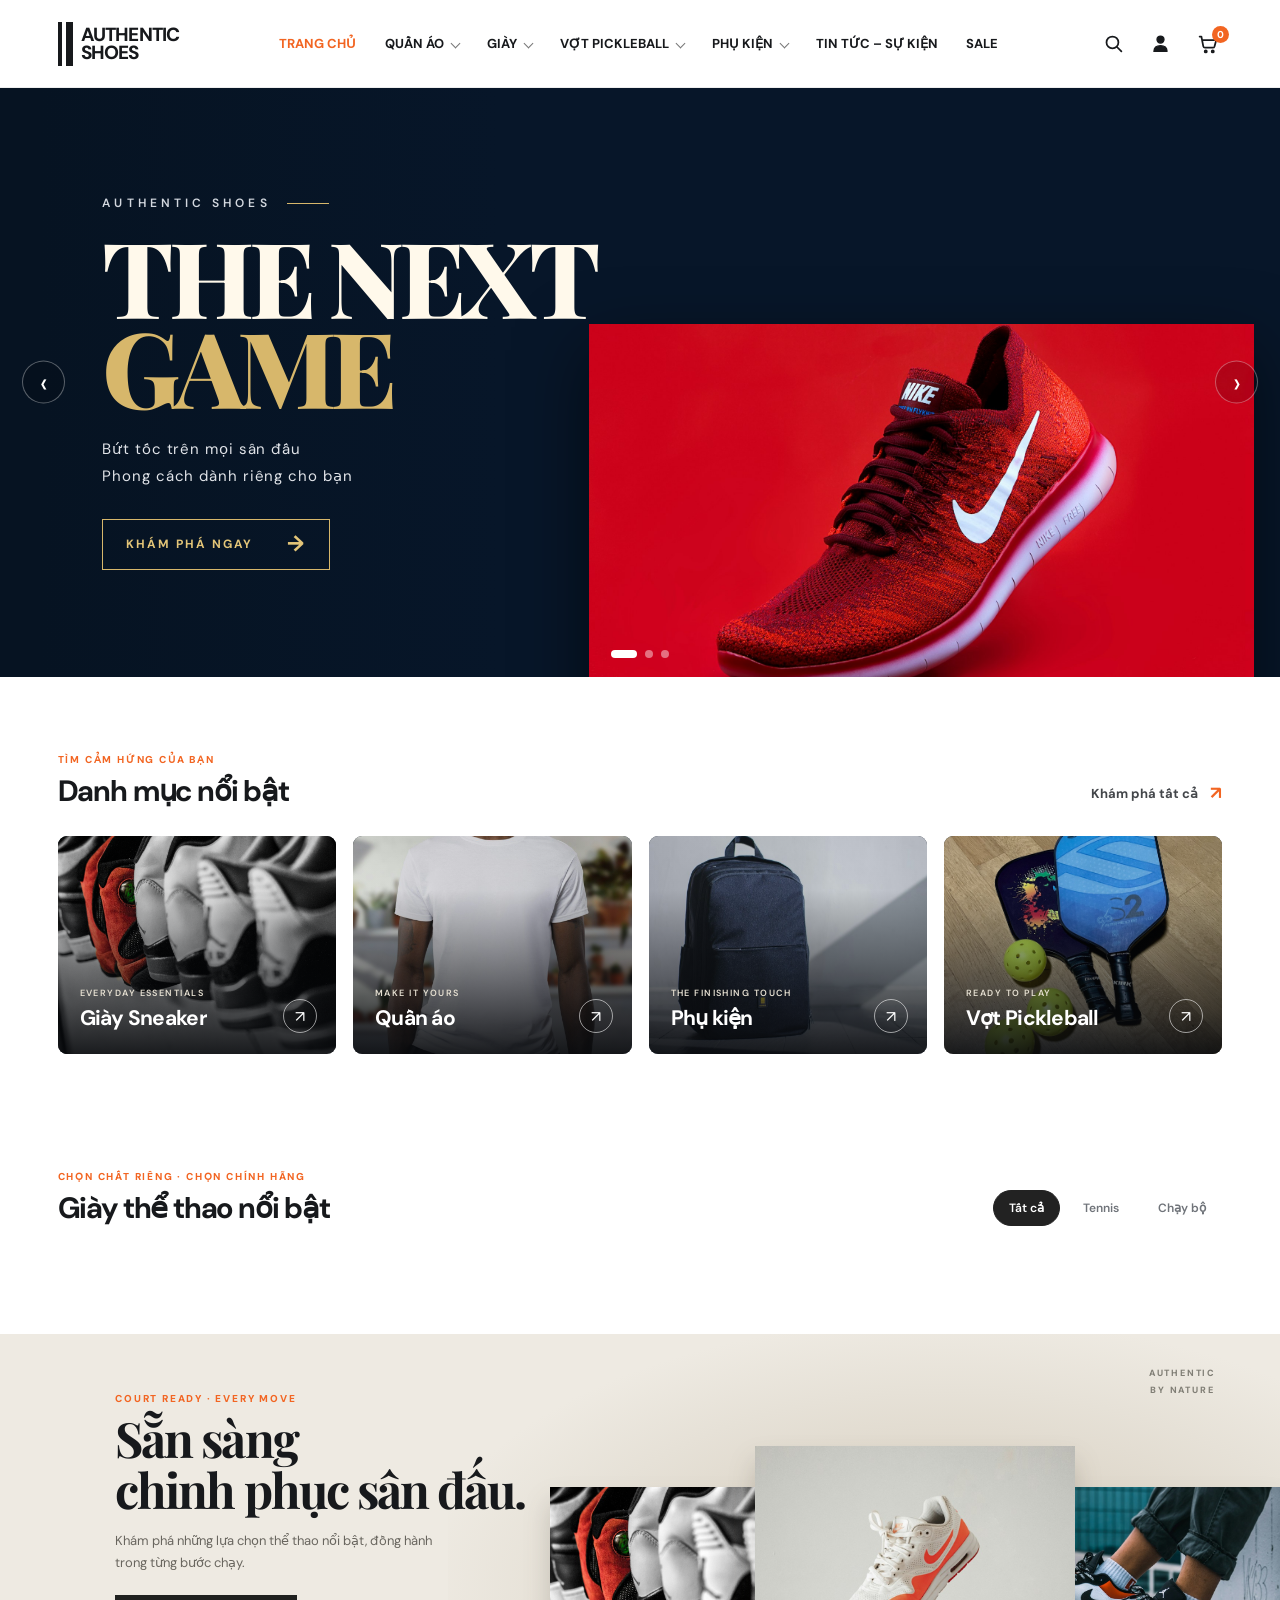
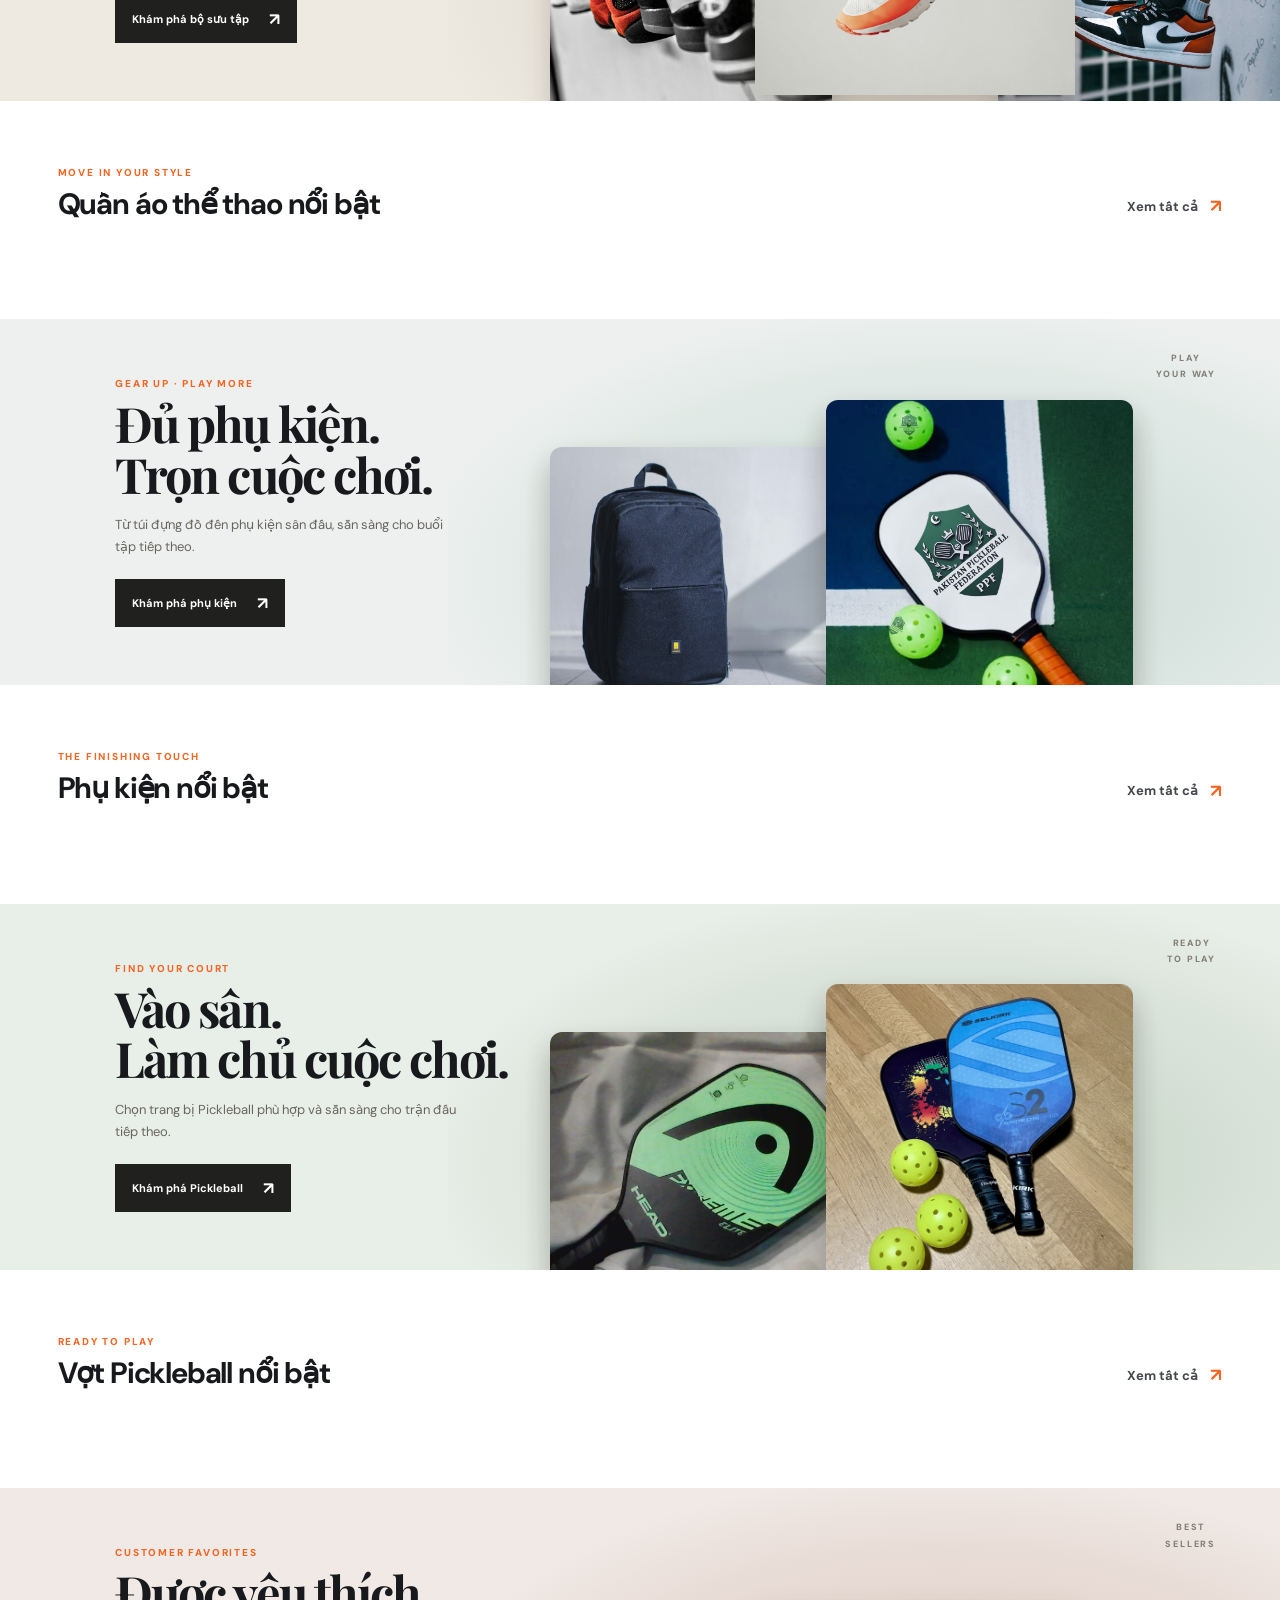
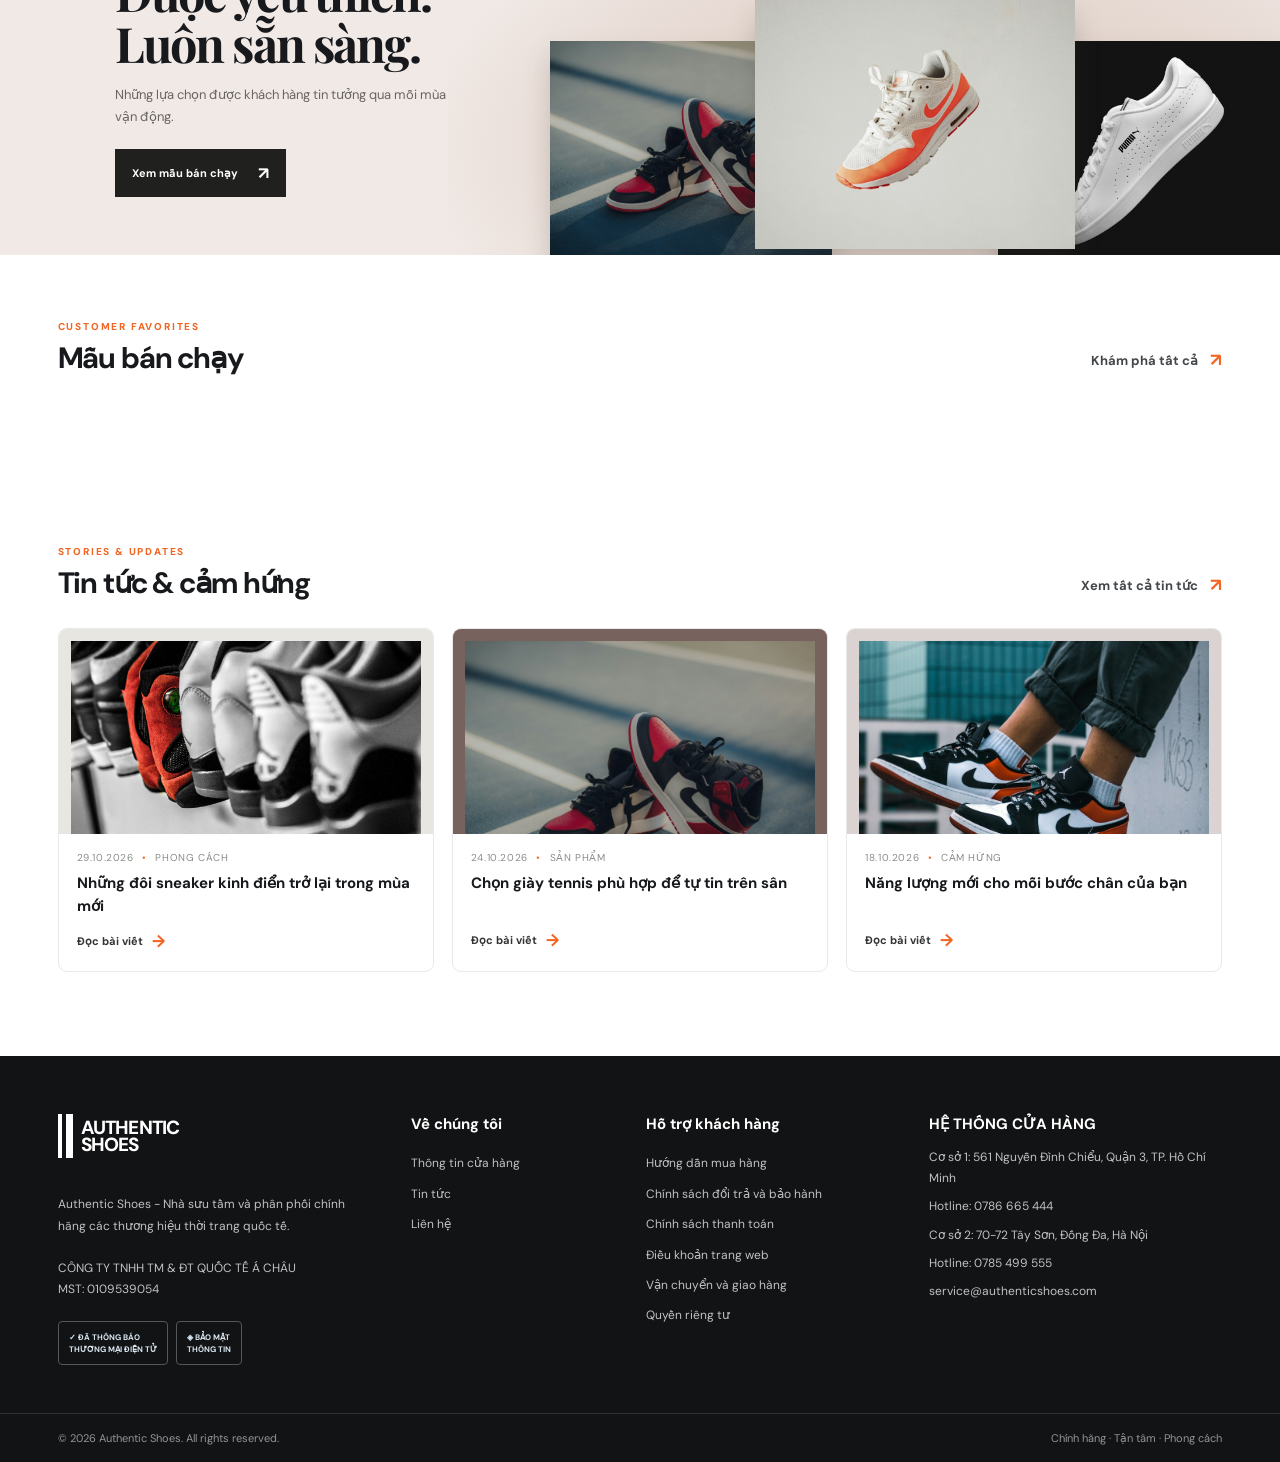
==== commit ac242620: "Add customer support and privacy pages" ====
--- a/wwwroot/index.html
+++ b/wwwroot/index.html
@@ -3,19 +3,19 @@
 <head>
   <meta charset="UTF-8">
   <meta name="viewport" content="width=device-width, initial-scale=1.0">
-  <meta name="theme-color" content="#0b1b2b">
+  <meta name="theme-color" content="#ffffff">
   <meta name="description" content="Authentic Shoes - giày thể thao, thời trang và phụ kiện chính hãng.">
   <title>Authentic Shoes | Chọn phong cách của bạn</title>
   <link rel="preconnect" href="https://fonts.googleapis.com">
   <link rel="preconnect" href="https://fonts.gstatic.com" crossorigin>
   <link href="https://fonts.googleapis.com/css2?family=DM+Sans:wght@400;500;600;700;800&family=Playfair+Display:wght@700;800&display=swap" rel="stylesheet">
-  <link rel="stylesheet" href="styles.css?v=premium-sneaker-store">
+  <link rel="stylesheet" href="styles.css?v=featured-collections-banners">
   <script src="store-cart.js?v=color-size-inventory" defer></script>
-  <script src="script.js?v=premium-brand-filters" defer></script>
+  <script src="script.js?v=featured-collections-banners" defer></script>
 </head>
 <body>
   <header class="site-header">
-    <a class="brand" href="#home" aria-label="Authentic Shoes - Trang chủ">
+    <a class="brand" href="#" aria-label="Authentic Shoes - Trang chủ">
       <span class="brand-mark" aria-hidden="true"><i></i><i></i></span>
       <span class="brand-name">AUTHENTIC<br>SHOES</span>
     </a>
@@ -138,7 +138,7 @@
             <p class="hero-description">Bứt tốc trên mọi sân đấu<br>Phong cách dành riêng cho bạn</p>
             <a class="hero-cta" href="#products">KHÁM PHÁ NGAY <span>→</span></a>
           </div>
-          <img class="hero-art hero-art-cutout" src="img/shoe-blue.jpg" alt="Giày sneaker trắng Puma">
+          <img class="hero-art" src="img/hero-shoe.jpg" alt="Giày Nike đỏ trên nền đỏ">
         </article>
         <article class="hero-slide" data-slide="1">
           <div class="hero-content">
@@ -147,7 +147,7 @@
             <p class="hero-description">Nhẹ nhàng trong từng chuyển động<br>Sẵn sàng cho mọi hành trình</p>
             <a class="hero-cta" href="#products">MUA SẮM NGAY <span>→</span></a>
           </div>
-          <img class="hero-art hero-art-shoe" src="img/shoe-detail.jpg" alt="Bộ sưu tập sneaker phong cách thể thao">
+          <img class="hero-art hero-art-shoe" src="img/shoe-blue.jpg" alt="Giày Puma trắng chụp trên nền đen">
         </article>
         <article class="hero-slide" data-slide="2">
           <div class="hero-content">
@@ -165,21 +165,6 @@
         <button class="slide-dot is-active" type="button" aria-label="Ảnh 1" data-go-to="0"></button>
         <button class="slide-dot" type="button" aria-label="Ảnh 2" data-go-to="1"></button>
         <button class="slide-dot" type="button" aria-label="Ảnh 3" data-go-to="2"></button>
-      </div>
-    </section>
-
-    <section class="service-strip" aria-label="Cam kết dịch vụ">
-      <div class="service-item">
-        <span class="service-icon" aria-hidden="true">✓</span>
-        <span><strong>100% chính hãng</strong><small>Kiểm định trước khi giao</small></span>
-      </div>
-      <div class="service-item">
-        <span class="service-icon" aria-hidden="true">↗</span>
-        <span><strong>Giao hàng nhanh</strong><small>Đóng gói cẩn thận toàn quốc</small></span>
-      </div>
-      <div class="service-item">
-        <span class="service-icon" aria-hidden="true">↺</span>
-        <span><strong>Đổi trả dễ dàng</strong><small>An tâm chọn đúng đôi giày</small></span>
       </div>
     </section>
 
@@ -227,14 +212,6 @@
           <button class="tab-button" type="button" data-filter="running">Chạy bộ</button>
         </div>
       </div>
-      <div class="brand-quick-filters" role="group" aria-label="Lọc nhanh theo thương hiệu">
-        <span>Thương hiệu</span>
-        <button type="button" data-brand-filter="Nike">Nike</button>
-        <button type="button" data-brand-filter="Adidas">Adidas</button>
-        <button type="button" data-brand-filter="New Balance">New Balance</button>
-        <button type="button" data-brand-filter="Puma">Puma</button>
-        <button type="button" data-brand-filter="Converse">Converse</button>
-      </div>
       <div class="product-grid">
       </div>
       <div class="product-selection" role="status" aria-live="polite" hidden>
@@ -350,8 +327,8 @@
         <p class="footer-company">CÔNG TY TNHH TM & ĐT QUỐC TẾ Á CHÂU<br>MST: 0109539054</p>
         <div class="trust-badges"><span>✓ ĐÃ THÔNG BÁO<br>THƯƠNG MẠI ĐIỆN TỬ</span><span>◈ BẢO MẬT<br>THÔNG TIN</span></div>
       </div>
-      <div class="footer-column"><h3>Về chúng tôi</h3><a href="#home">Giới thiệu</a><a href="#news">Tin tức</a><a href="#home">Liên hệ</a><h3 class="social-title">Theo dõi chúng tôi</h3><div class="social-links"><a href="#home" aria-label="Facebook">f</a><a href="#home" aria-label="Instagram">◎</a><a href="#home" aria-label="YouTube">▶</a></div></div>
-      <div class="footer-column"><h3>Hỗ trợ khách hàng</h3><a href="#home">Hướng dẫn mua hàng</a><a href="#home">Chính sách đổi trả và bảo hành</a><a href="#home">Chính sách thanh toán</a><a href="#home">Điều khoản trang web</a><a href="#home">Vận chuyển và giao hàng</a></div>
+      <div class="footer-column"><h3>Về chúng tôi</h3><a href="/contact.html">Thông tin cửa hàng</a><a href="#news">Tin tức</a><a href="/contact.html">Liên hệ</a></div>
+      <div class="footer-column"><h3>Hỗ trợ khách hàng</h3><a href="/support.html#purchase">Hướng dẫn mua hàng</a><a href="/support.html#returns">Chính sách đổi trả và bảo hành</a><a href="/support.html#payment">Chính sách thanh toán</a><a href="/support.html#terms">Điều khoản trang web</a><a href="/support.html#delivery">Vận chuyển và giao hàng</a><a href="/privacy.html">Quyền riêng tư</a></div>
       <div class="footer-column footer-stores"><h3>Hệ thống cửa hàng</h3><p>Cơ sở 1: 561 Nguyễn Đình Chiểu, Quận 3, TP. Hồ Chí Minh</p><p>Hotline: <a href="tel:0786665444">0786 665 444</a></p><p>Cơ sở 2: 70-72 Tây Sơn, Đống Đa, Hà Nội</p><p>Hotline: <a href="tel:0785499555">0785 499 555</a></p><a href="mailto:service@authenticshoes.com">service@authenticshoes.com</a></div>
     </div>
     <div class="footer-bottom"><span>© 2026 Authentic Shoes. All rights reserved.</span><span>Chính hãng · Tận tâm · Phong cách</span></div>
--- a/wwwroot/styles.css
+++ b/wwwroot/styles.css
@@ -1,30 +1,30 @@
 :root {
-  --ink: #17212b;
-  --muted: #636b73;
+  --ink: #17191c;
+  --muted: #73777d;
   --orange: #f26522;
   --gold: #d7b76b;
-  --line: #e3e7eb;
-  --surface: #f2f4f6;
+  --line: #e8e8e8;
+  --surface: #f6f6f4;
   --page-width: 1440px;
 }
 
 * { box-sizing: border-box; }
 html { scroll-behavior: smooth; }
-body { margin: 0; color: var(--ink); background-color: #f4f5f6; background-image: radial-gradient(ellipse at 9% 9%, #e8d9bf35 0, transparent 26%), radial-gradient(ellipse at 92% 34%, #cbd9e52e 0, transparent 30%), linear-gradient(180deg, #f8f8f6 0%, #f1f3f5 48%, #f8f8f6 100%); font-family: "DM Sans", Arial, sans-serif; -webkit-font-smoothing: antialiased; }
+body { margin: 0; color: var(--ink); background: #fff; font-family: "DM Sans", Arial, sans-serif; -webkit-font-smoothing: antialiased; }
 button, input { font: inherit; }
 button, a { -webkit-tap-highlight-color: transparent; }
 a { color: inherit; text-decoration: none; }
 button { color: inherit; }
 .sr-only { position: absolute; width: 1px; height: 1px; padding: 0; margin: -1px; overflow: hidden; clip: rect(0,0,0,0); white-space: nowrap; border: 0; }
 
-.site-header { position: sticky; top: 0; z-index: 50; display: flex; align-items: center; justify-content: space-between; min-height: 88px; padding: 0 max(4.5vw, calc((100vw - var(--page-width)) / 2)); border-bottom: 1px solid #e8eaec; background: #fffffff2; box-shadow: 0 5px 24px #17212b0a; backdrop-filter: blur(16px); }
+.site-header { position: relative; z-index: 20; display: flex; align-items: center; justify-content: space-between; min-height: 88px; padding: 0 max(4.5vw, calc((100vw - var(--page-width)) / 2)); border-bottom: 1px solid #eee; background: #fff; }
 .brand { display: inline-flex; align-items: center; gap: 8px; flex: 0 0 auto; }
 .brand-mark { display: flex; align-items: stretch; gap: 4px; height: 44px; }
 .brand-mark i { display: block; width: 7px; background: currentColor; }
 .brand-mark i:first-child { width: 4px; }
 .brand-name { font-size: 19px; line-height: .91; font-weight: 800; letter-spacing: -.8px; }
 .main-nav { display: flex; align-items: center; justify-content: center; gap: clamp(15px, 2.2vw, 36px); margin: 0 auto; padding: 0 26px; }
-.nav-link { position: relative; padding: 34px 0; white-space: nowrap; font-size: 12px; font-weight: 700; text-transform: uppercase; transition: color .2s ease; }
+.nav-link { position: relative; padding: 34px 0; white-space: nowrap; font-size: 13px; font-weight: 700; text-transform: uppercase; transition: color .2s ease; }
 .nav-link:hover, .nav-link.active { color: var(--orange); }
 .nav-link.has-chevron { display: flex; align-items: center; }
 .nav-item { position: relative; display: flex; align-items: center; height: 100%; }
@@ -56,28 +56,27 @@
 .account-button svg { fill: currentColor; stroke-width: 1.5; }
 .cart-count { position: absolute; top: 0; right: -7px; display: grid; width: 17px; height: 17px; place-items: center; border-radius: 50%; color: #fff; background: var(--orange); font-size: 10px; font-weight: 700; }
 .menu-toggle { display: none; }
-.search-panel { position: fixed; z-index: 49; top: 88px; right: 4.5vw; display: flex; width: min(460px, calc(100vw - 32px)); padding: 12px; border: 1px solid var(--line); border-radius: 0 0 12px 12px; background: white; box-shadow: 0 14px 32px #00000012; opacity: 0; pointer-events: none; transform: translateY(-8px); transition: .2s; }
+.search-panel { position: absolute; z-index: 19; top: 88px; right: 4.5vw; display: flex; width: min(460px, calc(100vw - 32px)); padding: 12px; border: 1px solid var(--line); border-radius: 0 0 12px 12px; background: white; box-shadow: 0 14px 32px #00000012; opacity: 0; pointer-events: none; transform: translateY(-8px); transition: .2s; }
 .search-panel.is-open { opacity: 1; pointer-events: auto; transform: translateY(0); }
 .search-panel input { flex: 1; min-width: 0; padding: 12px; border: 0; outline: 0; }
 .search-panel button { padding: 0 17px; border: 0; border-radius: 7px; color: #fff; background: var(--ink); font-weight: 700; cursor: pointer; }
 
-.hero { position: relative; overflow: hidden; min-height: clamp(540px, 48vw, 680px); color: #fff; background: radial-gradient(ellipse at 77% 42%, #344d634d 0, transparent 34%), radial-gradient(ellipse at 87% 90%, #d7b76b18 0, transparent 27%), linear-gradient(115deg, #081522 0%, #102236 57%, #172b3c 100%); }
+.hero { position: relative; overflow: hidden; min-height: min(610px, 46vw); color: #fff; background: #071629; }
 .hero-slides, .hero-slide { position: absolute; inset: 0; }
-.hero-slide { display: flex; align-items: center; overflow: hidden; padding: 50px max(8vw, calc((100vw - 1320px) / 2)); visibility: hidden; opacity: 0; pointer-events: none; transition: opacity .45s ease; }
-.hero-slide.is-active { z-index: 1; visibility: visible; opacity: 1; pointer-events: auto; }
-.hero-slide::before { position: absolute; inset: 0; content: ""; background: linear-gradient(90deg, #081522 3%, #0b1c2bf2 40%, #0b1c2b55 72%, #0b1c2b14); }
-.hero-content { position: relative; z-index: 2; width: 49%; }
+.hero-slide { display: flex; align-items: center; overflow: hidden; padding: 40px max(8vw, calc((100vw - 1320px) / 2)); opacity: 0; pointer-events: none; transition: opacity .65s ease; }
+.hero-slide.is-active { z-index: 1; opacity: 1; pointer-events: auto; }
+.hero-slide::before { position: absolute; inset: 0; content: ""; background: linear-gradient(90deg, #061322 3%, #071629ed 39%, #07162950 72%, #07162930); }
+.hero-content { position: relative; z-index: 2; width: 56%; }
 .eyebrow { display: flex; align-items: center; gap: 16px; margin: 0 0 19px; color: #d2d7de; font-size: 12px; font-weight: 600; letter-spacing: .34em; }
 .eyebrow span { display: block; width: 42px; height: 1px; background: var(--gold); }
-.hero h1, .hero h2 { margin: 0; color: #fff9eb; font-family: "Playfair Display", Georgia, serif; font-size: clamp(68px, 7.5vw, 112px); font-weight: 800; letter-spacing: -.055em; line-height: .86; }
+.hero h1, .hero h2 { margin: 0; color: #fff9eb; font-family: "Playfair Display", Georgia, serif; font-size: clamp(68px, 8.2vw, 122px); font-weight: 800; letter-spacing: -.055em; line-height: .86; }
 .hero h1 em, .hero h2 em { color: var(--gold); font-style: normal; }
 .hero-description { margin: 25px 0 29px; color: #e1e4e9; font-size: 15px; line-height: 1.8; letter-spacing: .06em; }
 .hero-cta { display: inline-flex; align-items: center; gap: 34px; min-height: 51px; padding: 0 23px; border: 1px solid var(--gold); color: #e3c578; font-size: 12px; font-weight: 700; letter-spacing: .16em; transition: color .2s, background .2s; }
 .hero-cta:hover { color: #081322; background: var(--gold); }
 .hero-cta span { font-size: 22px; line-height: 1; }
-.hero-art { position: absolute; right: 4%; bottom: 0; width: min(49vw, 680px); height: 94%; border-radius: 20px; object-fit: contain; object-position: center bottom; filter: drop-shadow(0 28px 35px #0008); }
-.hero-art-cutout { right: 6%; bottom: -2%; width: min(47vw, 650px); height: 97%; border: 1px solid #ffffff12; mix-blend-mode: screen; filter: drop-shadow(0 28px 35px #0009); }
-.hero-art-shoe { right: 5%; bottom: 1%; width: min(47vw, 630px); height: 88%; }
+.hero-art { position: absolute; right: 2%; bottom: -6%; width: min(52vw, 700px); height: 105%; object-fit: contain; object-position: center bottom; filter: drop-shadow(0 26px 35px #0008); }
+.hero-art-shoe { right: 7%; bottom: 1%; width: min(48vw, 630px); height: 88%; }
 .slide-arrow { position: absolute; z-index: 3; top: 50%; display: grid; width: 43px; height: 43px; place-items: center; border: 1px solid #ffffff55; border-radius: 50%; color: white; background: #0002; font-size: 29px; cursor: pointer; transform: translateY(-50%); transition: background .2s; }
 .slide-arrow:hover { background: #ffffff28; }
 .slide-prev { left: 22px; }
@@ -86,23 +85,15 @@
 .slide-dot { width: 8px; height: 8px; padding: 0; border: 0; border-radius: 20px; background: #ffffff70; cursor: pointer; transition: width .2s, background .2s; }
 .slide-dot.is-active { width: 26px; background: #fff; }
 
-.section { width: min(var(--page-width), 100%); margin: 0 auto; padding: 72px 4.5%; }
-.section[id] { scroll-margin-top: 100px; }
-.service-strip { display: grid; grid-template-columns: repeat(3, minmax(0, 1fr)); width: min(var(--page-width), 100%); margin: 0 auto; padding: 25px 4.5%; border-bottom: 1px solid #e8eaec; background: #fff; }
-.service-item { display: flex; align-items: center; justify-content: center; gap: 12px; padding: 5px 14px; }
-.service-item + .service-item { border-left: 1px solid #e6e8ea; }
-.service-icon { display: grid; width: 38px; height: 38px; flex: 0 0 38px; place-items: center; border: 1px solid #d8c38c; border-radius: 50%; color: #9c7d36; font-size: 18px; font-weight: 700; }
-.service-item strong, .service-item small { display: block; }
-.service-item strong { color: #182534; font-size: 12px; font-weight: 800; }
-.service-item small { margin-top: 4px; color: #737b83; font-size: 10px; }
+.section { width: min(var(--page-width), 100%); margin: 0 auto; padding: 76px 4.5%; }
 .section-heading { display: flex; align-items: end; justify-content: space-between; gap: 20px; margin-bottom: 27px; }
 .section-kicker { margin: 0 0 8px; color: var(--orange); font-size: 10px; font-weight: 800; letter-spacing: .18em; }
 .section-heading h2 { margin: 0; font-size: clamp(25px, 2.3vw, 32px); line-height: 1.2; letter-spacing: -.04em; }
 .text-link { display: inline-flex; align-items: center; gap: 12px; padding-bottom: 4px; color: #43464a; font-size: 13px; font-weight: 700; }
 .text-link span { color: var(--orange); font-size: 18px; transition: transform .2s; }
 .text-link:hover span { transform: translate(3px,-3px); }
-.category-grid { display: grid; grid-template-columns: repeat(4, 1fr); gap: 18px; }
-.category-card { position: relative; display: block; overflow: hidden; min-height: 238px; border-radius: 12px; color: #fff; background: #252d37; isolation: isolate; box-shadow: 0 8px 24px #17212b12; }
+.category-grid { display: grid; grid-template-columns: repeat(4, 1fr); gap: 17px; }
+.category-card { position: relative; display: block; overflow: hidden; min-height: 218px; border-radius: 9px; color: #fff; background: #252d37; isolation: isolate; }
 .category-card::after { position: absolute; z-index: -1; inset: 0; content: ""; background: linear-gradient(0deg,#07090ce8 0%,#080b0c1f 75%); transition: opacity .25s; }
 .category-card img { position: absolute; z-index: -2; inset: 0; width: 100%; height: 100%; object-fit: cover; transition: transform .5s; }
 .category-card:hover img { transform: scale(1.06); }
@@ -113,18 +104,14 @@
 .category-card:hover .category-arrow { color: var(--ink); background: white; }
 
 .products-section { padding-top: 40px; }
-.brand-quick-filters { display: flex; align-items: center; flex-wrap: wrap; gap: 9px; margin: -5px 0 23px; }
-.brand-quick-filters > span { margin-right: 4px; color: #68727b; font-size: 11px; font-weight: 700; }
-.brand-quick-filters button { min-height: 34px; padding: 0 14px; border: 1px solid #dfe3e6; border-radius: 30px; color: #39434c; background: #fff; font-size: 11px; font-weight: 700; cursor: pointer; transition: border-color .2s, color .2s, background .2s, transform .2s; }
-.brand-quick-filters button:hover { border-color: #15283b; color: #fff; background: #15283b; transform: translateY(-1px); }
 .product-tabs { display: flex; align-items: center; gap: 7px; }
 .tab-button { padding: 9px 15px; border: 1px solid transparent; border-radius: 30px; color: #70747a; background: transparent; font-size: 12px; font-weight: 600; cursor: pointer; }
 .tab-button:hover, .tab-button.is-active { border-color: #222; color: #fff; background: #222; }
-.product-grid { display: grid; grid-template-columns: repeat(4, minmax(0, 1fr)); gap: 18px; }
-.product-card { overflow: hidden; min-width: 0; border: 1px solid #e5e8eb; border-radius: 12px; background: #fff; box-shadow: 0 3px 12px #17212b08; transition: box-shadow .22s, transform .22s; }
-.product-card:hover { box-shadow: 0 12px 30px #17212b16; transform: translateY(-3px); }
+.product-grid { display: grid; grid-template-columns: repeat(6, minmax(0, 1fr)); gap: 14px; }
+.product-card { overflow: hidden; min-width: 0; border: 1px solid #e8e8e8; border-radius: 10px; background: #fff; transition: box-shadow .22s, transform .22s; }
+.product-card:hover { box-shadow: 0 10px 28px #1111110d; transform: translateY(-3px); }
 .product-card.is-hidden { display: none; }
-.product-image { position: relative; display: grid; overflow: hidden; height: 250px; place-items: center; background: linear-gradient(145deg, #f8f9fa, #eef1f3); }
+.product-image { position: relative; display: grid; overflow: hidden; height: 185px; place-items: center; background: #fbfbfa; }
 .product-detail-link { display: grid; width: 100%; height: 100%; place-items: center; }
 .product-image img { width: 100%; height: 100%; padding: 14px; object-fit: contain; transition: transform .35s; }
 .product-card:hover .product-image img { transform: scale(1.06); }
@@ -141,10 +128,6 @@
 .rating small { color: #7d8184; font-size: 10px; }
 .product-bottom { display: flex; align-items: center; justify-content: space-between; margin-top: 12px; }
 .product-bottom strong { font-size: 14px; font-weight: 800; }
-.product-detail-action { display: inline-flex; align-items: center; gap: 7px; margin-top: 10px; color: #68727b; font-size: 10px; font-weight: 700; transition: color .2s; }
-.product-detail-action span { color: #9c7d36; font-size: 14px; transition: transform .2s; }
-.product-detail-action:hover { color: #17212b; }
-.product-detail-action:hover span { transform: translate(2px, -2px); }
 .product-stock { margin: 8px 0 -7px; color: #63846b; font-size: 9px; font-weight: 600; }
 .product-stock.is-out-of-stock { color: #c75151; }
 .add-cart { width: 29px; height: 29px; border: 1px solid #dedede; border-radius: 50%; background: #fff; font-size: 20px; line-height: 1; cursor: pointer; transition: color .2s, background .2s; }
@@ -179,12 +162,11 @@
 .cart-total { display: flex; align-items: center; justify-content: space-between; margin-top: 10px; padding: 14px 0; border-top: 1px solid #ececea; color: #282828; font-size: 13px; }
 .cart-total strong { color: #cf1234; font-size: 14px; }
 .checkout-form { display: grid; gap: 10px; margin-top: 8px; }
-.checkout-login-required { padding: 14px; border: 1px solid #f1d8c8; border-radius: 9px; background: #fff8f3; }
-.checkout-login-required p { margin: 0 0 12px; color: #555; font-size: 11px; line-height: 1.6; }
+.checkout-account-prompt { display: grid; gap: 8px; padding: 14px; border: 1px solid #e6e3fb; border-radius: 9px; background: #f8f7ff; }
+.checkout-account-prompt p { margin: 0; color: #555; font-size: 11px; line-height: 1.6; }
 .checkout-auth-link { display: flex; min-height: 42px; align-items: center; justify-content: center; border-radius: 8px; color: #fff; background: #ce1033; font-size: 11px; font-weight: 800; text-decoration: none; }
 .checkout-auth-link:hover { background: #ac0b2a; }
-.checkout-register-link { display: block; margin-top: 11px; color: #555; font-size: 10px; font-weight: 700; text-align: center; text-decoration: underline; }
-.checkout-login-required[hidden], .checkout-fields[hidden] { display: none; }
+.checkout-account-prompt[hidden], .checkout-login-link[hidden], .checkout-fields[hidden] { display: none !important; }
 .checkout-form h3 { margin: 4px 0 2px; }
 .checkout-form label:not(.checkout-payment-option):not(.checkout-terms) { display: grid; gap: 5px; font-size: 10px; font-weight: 700; }
 .checkout-form input:not([type="radio"]):not([type="checkbox"]), .checkout-form textarea { width: 100%; padding: 10px 11px; border: 1px solid #e2e2e0; border-radius: 7px; outline: 0; font: inherit; font-size: 11px; resize: vertical; }
@@ -282,7 +264,6 @@
 @media (min-width: 1600px) { .site-header { padding-right: calc((100vw - var(--page-width)) / 2); padding-left: calc((100vw - var(--page-width)) / 2); } }
 @media (max-width: 1120px) {
   .site-header { min-height: 78px; padding: 0 3%; }
-  .search-panel { top: 78px; }
   .brand-name { font-size: 16px; }
   .brand-mark { height: 38px; }
   .main-nav { gap: 14px; padding: 0 17px; }
@@ -327,25 +308,17 @@
   .mega-column a { font-size: 12px; }
   .header-actions { margin-left: auto; }
   .search-panel { top: 70px; right: 0; }
-  .hero { min-height: 650px; }
-  .hero-slide { align-items: flex-start; padding: 48px 27px 245px; }
+  .hero { min-height: 540px; }
+  .hero-slide { align-items: flex-start; padding: 60px 27px 200px; }
   .hero-slide::before { background: linear-gradient(90deg,#061322f5 0%,#071629d9 55%,#07162948 100%),linear-gradient(0deg,#061322a8,transparent 55%); }
   .hero-content { width: 100%; }
-  .hero h1, .hero h2 { font-size: clamp(54px, 13vw, 74px); line-height: .9; }
-  .hero-description { margin: 18px 0 20px; font-size: 13px; }
-  .hero-cta { min-height: 45px; }
-  .hero-art { right: -5%; bottom: -5%; width: 100%; height: 47%; opacity: .94; }
-  .hero-art-shoe { right: 0; bottom: -1%; width: 95%; height: 44%; }
+  .hero h1, .hero h2 { font-size: clamp(62px, 17vw, 88px); }
+  .hero-art { right: -5%; bottom: -12%; width: 94%; height: 62%; opacity: .88; }
+  .hero-art-shoe { right: 0; bottom: -3%; width: 90%; height: 52%; }
   .slide-arrow { width: 34px; height: 34px; font-size: 23px; }
   .slide-prev { left: 9px; }
   .slide-next { right: 9px; }
   .section { padding: 55px 20px; }
-  .section[id] { scroll-margin-top: 82px; }
-  .service-strip { grid-template-columns: repeat(3, minmax(0, 1fr)); padding: 17px 9px; }
-  .service-item { flex-direction: column; gap: 8px; padding: 3px 6px; text-align: center; }
-  .service-icon { width: 32px; height: 32px; flex-basis: 32px; font-size: 15px; }
-  .service-item strong { font-size: 9px; }
-  .service-item small { font-size: 8px; line-height: 1.4; }
   .section-heading { align-items: flex-start; margin-bottom: 21px; }
   .section-heading h2 { font-size: 25px; }
   .section-heading > .text-link { align-self: end; font-size: 11px; }
@@ -356,9 +329,6 @@
   .category-caption small { font-size: 7px; }
   .category-arrow { right: 12px; bottom: 13px; width: 29px; height: 29px; }
   .products-section { padding-top: 15px; }
-  .brand-quick-filters { gap: 7px; margin-bottom: 17px; }
-  .brand-quick-filters > span { flex-basis: 100%; }
-  .brand-quick-filters button { min-height: 31px; padding: 0 11px; font-size: 10px; }
   .products-section .section-heading { flex-direction: column; align-items: flex-start; }
   .product-tabs { max-width: 100%; overflow-x: auto; }
   .tab-button { padding: 8px 13px; white-space: nowrap; }
@@ -391,9 +361,6 @@
   .footer-column a, .footer-column p, .footer-about > p { font-size: 11px; }
   .footer-bottom { flex-direction: column; padding: 15px 20px; font-size: 10px; }
 }
-@media (prefers-reduced-motion: reduce) {
-  *, *::before, *::after { scroll-behavior: auto !important; animation-duration: .01ms !important; animation-iteration-count: 1 !important; transition-duration: .01ms !important; }
-}
 @media (max-width: 390px) {
   .site-header { padding: 0 13px; }
   .header-actions { gap: 6px; }
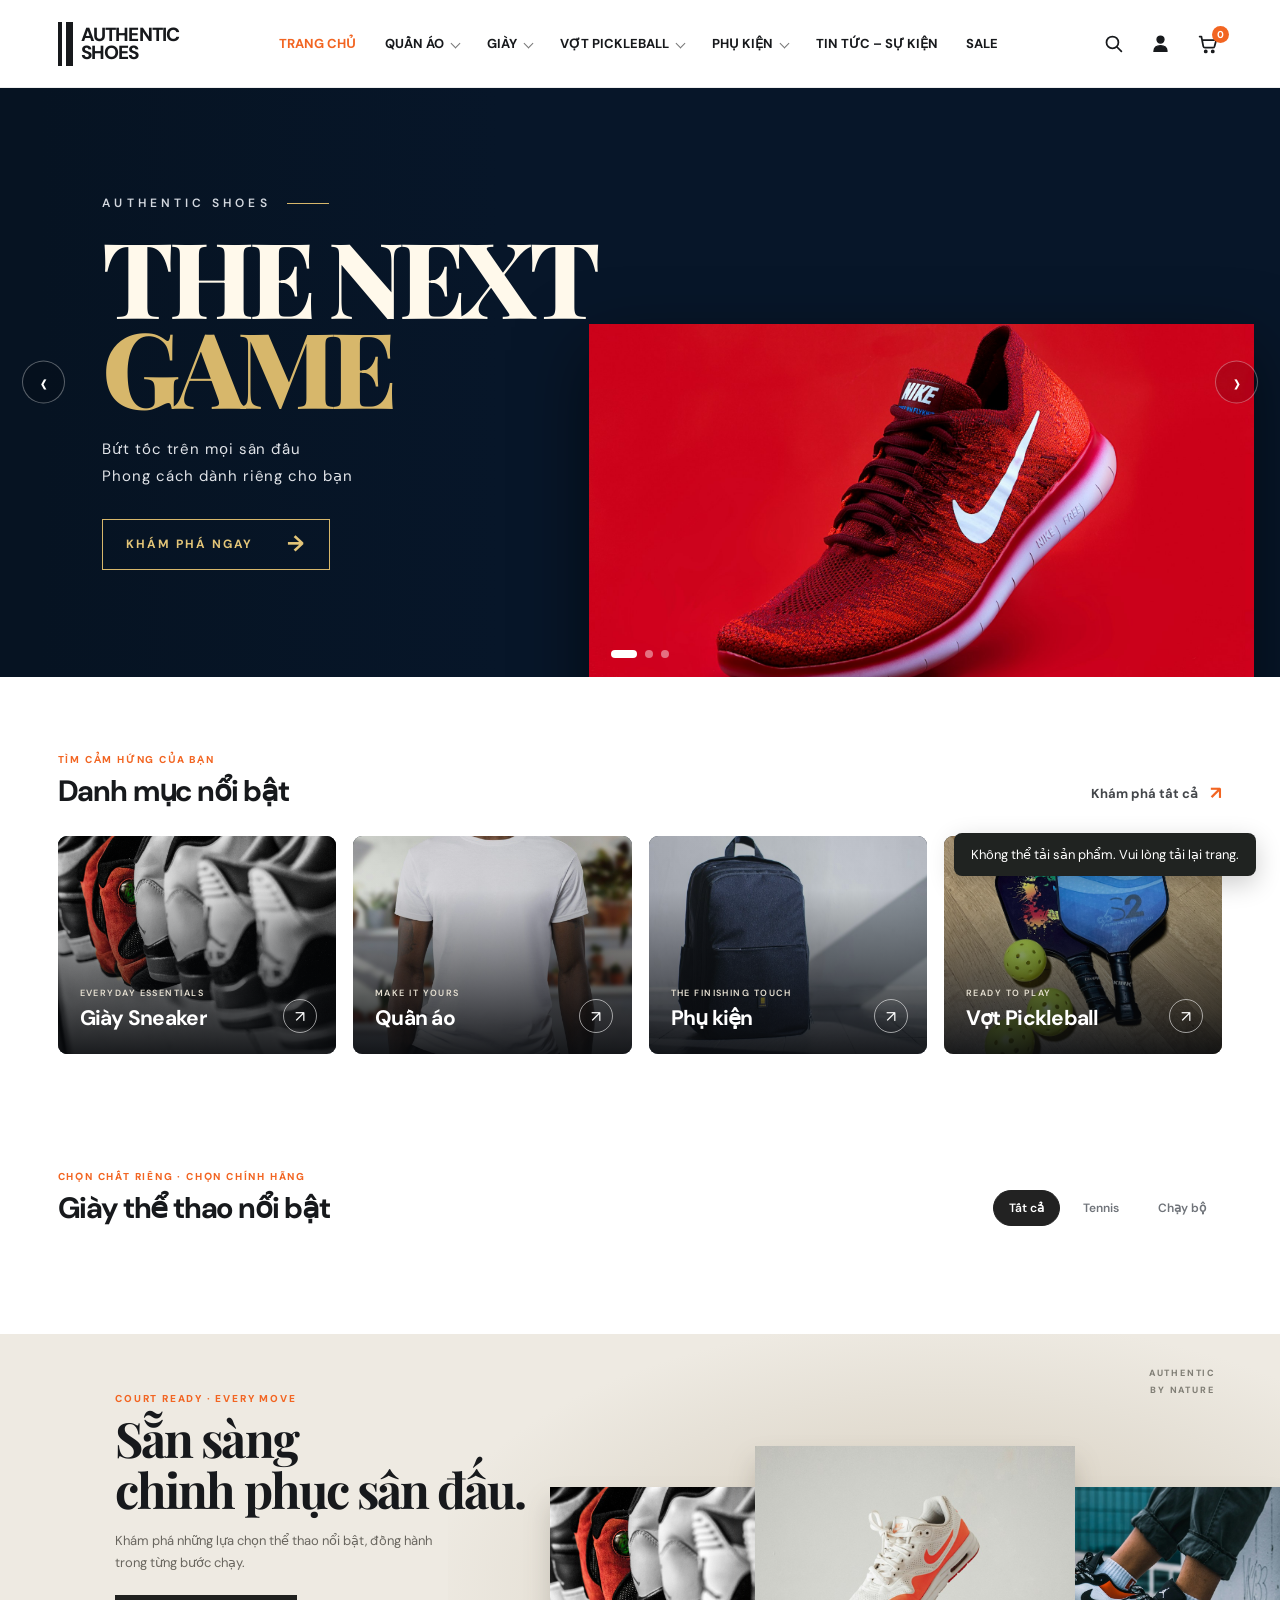
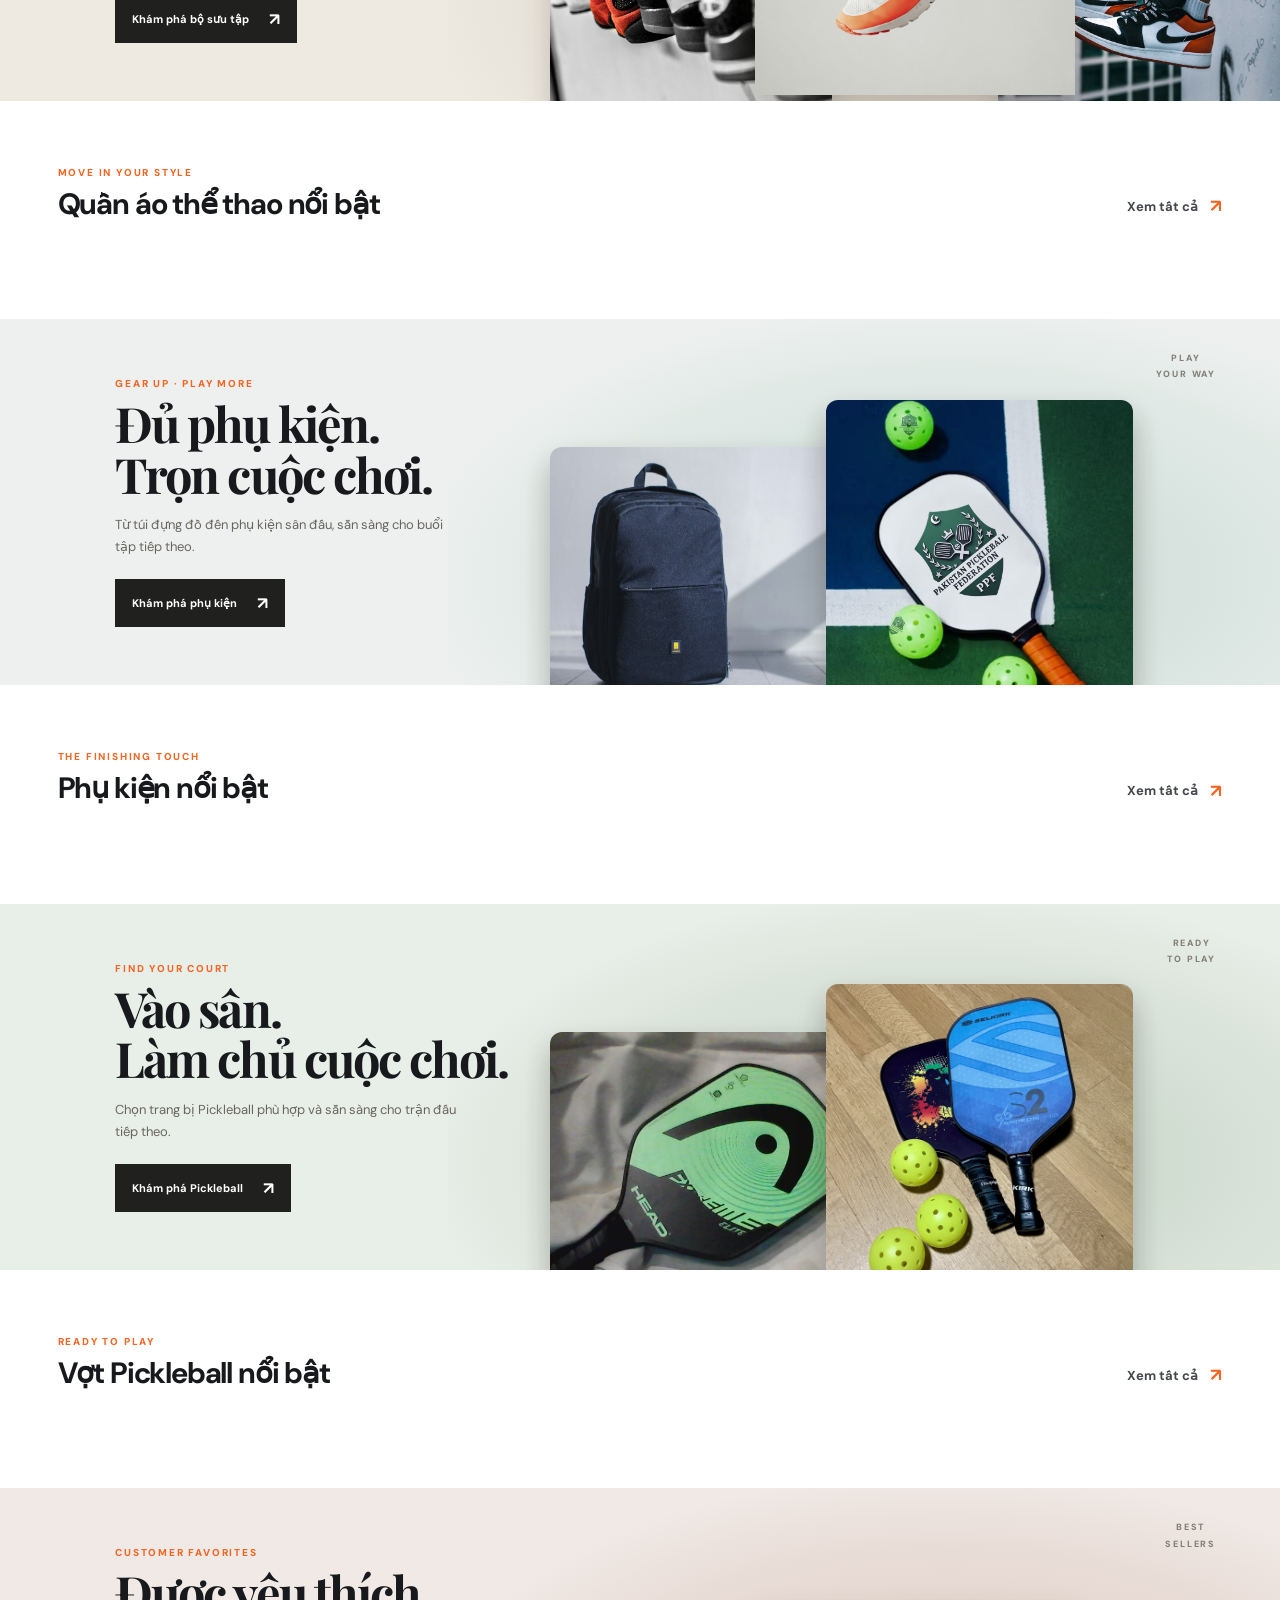
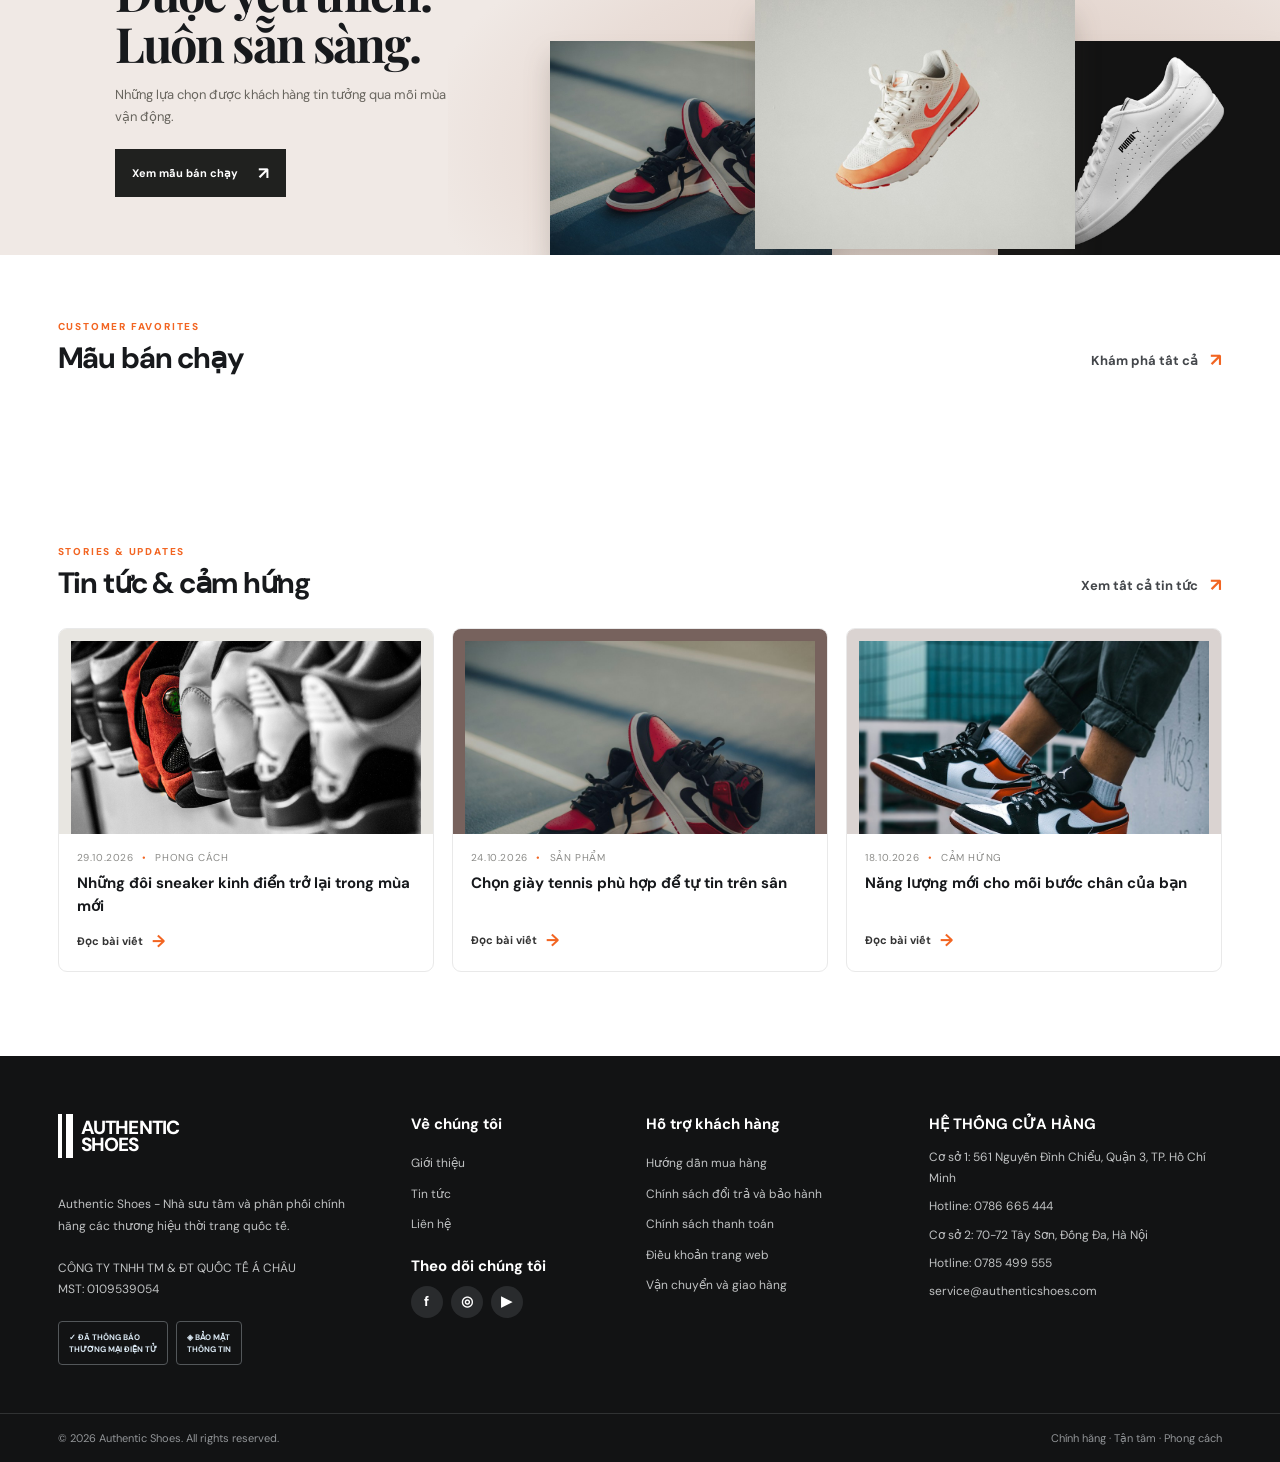
==== commit 9ef3a34d: "feat: add structured Vietnam shipping addresses Co-authored-by: Copilot <223556219+Copilot@users.nor" ====
--- a/wwwroot/index.html
+++ b/wwwroot/index.html
@@ -9,8 +9,8 @@
   <link rel="preconnect" href="https://fonts.googleapis.com">
   <link rel="preconnect" href="https://fonts.gstatic.com" crossorigin>
   <link href="https://fonts.googleapis.com/css2?family=DM+Sans:wght@400;500;600;700;800&family=Playfair+Display:wght@700;800&display=swap" rel="stylesheet">
-  <link rel="stylesheet" href="styles.css?v=featured-collections-banners">
-  <script src="store-cart.js?v=color-size-inventory" defer></script>
+  <link rel="stylesheet" href="styles.css?v=structured-shipping-address">
+  <script src="store-cart.js?v=structured-shipping-address" defer></script>
   <script src="script.js?v=featured-collections-banners" defer></script>
 </head>
 <body>
@@ -327,8 +327,8 @@
         <p class="footer-company">CÔNG TY TNHH TM & ĐT QUỐC TẾ Á CHÂU<br>MST: 0109539054</p>
         <div class="trust-badges"><span>✓ ĐÃ THÔNG BÁO<br>THƯƠNG MẠI ĐIỆN TỬ</span><span>◈ BẢO MẬT<br>THÔNG TIN</span></div>
       </div>
-      <div class="footer-column"><h3>Về chúng tôi</h3><a href="/contact.html">Thông tin cửa hàng</a><a href="#news">Tin tức</a><a href="/contact.html">Liên hệ</a></div>
-      <div class="footer-column"><h3>Hỗ trợ khách hàng</h3><a href="/support.html#purchase">Hướng dẫn mua hàng</a><a href="/support.html#returns">Chính sách đổi trả và bảo hành</a><a href="/support.html#payment">Chính sách thanh toán</a><a href="/support.html#terms">Điều khoản trang web</a><a href="/support.html#delivery">Vận chuyển và giao hàng</a><a href="/privacy.html">Quyền riêng tư</a></div>
+      <div class="footer-column"><h3>Về chúng tôi</h3><a href="#home">Giới thiệu</a><a href="#news">Tin tức</a><a href="#home">Liên hệ</a><h3 class="social-title">Theo dõi chúng tôi</h3><div class="social-links"><a href="#home" aria-label="Facebook">f</a><a href="#home" aria-label="Instagram">◎</a><a href="#home" aria-label="YouTube">▶</a></div></div>
+      <div class="footer-column"><h3>Hỗ trợ khách hàng</h3><a href="#home">Hướng dẫn mua hàng</a><a href="#home">Chính sách đổi trả và bảo hành</a><a href="#home">Chính sách thanh toán</a><a href="#home">Điều khoản trang web</a><a href="#home">Vận chuyển và giao hàng</a></div>
       <div class="footer-column footer-stores"><h3>Hệ thống cửa hàng</h3><p>Cơ sở 1: 561 Nguyễn Đình Chiểu, Quận 3, TP. Hồ Chí Minh</p><p>Hotline: <a href="tel:0786665444">0786 665 444</a></p><p>Cơ sở 2: 70-72 Tây Sơn, Đống Đa, Hà Nội</p><p>Hotline: <a href="tel:0785499555">0785 499 555</a></p><a href="mailto:service@authenticshoes.com">service@authenticshoes.com</a></div>
     </div>
     <div class="footer-bottom"><span>© 2026 Authentic Shoes. All rights reserved.</span><span>Chính hãng · Tận tâm · Phong cách</span></div>
--- a/wwwroot/styles.css
+++ b/wwwroot/styles.css
@@ -162,15 +162,17 @@
 .cart-total { display: flex; align-items: center; justify-content: space-between; margin-top: 10px; padding: 14px 0; border-top: 1px solid #ececea; color: #282828; font-size: 13px; }
 .cart-total strong { color: #cf1234; font-size: 14px; }
 .checkout-form { display: grid; gap: 10px; margin-top: 8px; }
-.checkout-account-prompt { display: grid; gap: 8px; padding: 14px; border: 1px solid #e6e3fb; border-radius: 9px; background: #f8f7ff; }
-.checkout-account-prompt p { margin: 0; color: #555; font-size: 11px; line-height: 1.6; }
+.checkout-login-required { padding: 14px; border: 1px solid #f1d8c8; border-radius: 9px; background: #fff8f3; }
+.checkout-login-required p { margin: 0 0 12px; color: #555; font-size: 11px; line-height: 1.6; }
 .checkout-auth-link { display: flex; min-height: 42px; align-items: center; justify-content: center; border-radius: 8px; color: #fff; background: #ce1033; font-size: 11px; font-weight: 800; text-decoration: none; }
 .checkout-auth-link:hover { background: #ac0b2a; }
-.checkout-account-prompt[hidden], .checkout-login-link[hidden], .checkout-fields[hidden] { display: none !important; }
+.checkout-register-link { display: block; margin-top: 11px; color: #555; font-size: 10px; font-weight: 700; text-align: center; text-decoration: underline; }
+.checkout-login-required[hidden], .checkout-fields[hidden] { display: none; }
 .checkout-form h3 { margin: 4px 0 2px; }
 .checkout-form label:not(.checkout-payment-option):not(.checkout-terms) { display: grid; gap: 5px; font-size: 10px; font-weight: 700; }
-.checkout-form input:not([type="radio"]):not([type="checkbox"]), .checkout-form textarea { width: 100%; padding: 10px 11px; border: 1px solid #e2e2e0; border-radius: 7px; outline: 0; font: inherit; font-size: 11px; resize: vertical; }
-.checkout-form input:focus, .checkout-form textarea:focus { border-color: #f26522; box-shadow: 0 0 0 3px #f2652218; }
+.checkout-form input:not([type="radio"]):not([type="checkbox"]), .checkout-form textarea, .checkout-form select { width: 100%; padding: 10px 11px; border: 1px solid #e2e2e0; border-radius: 7px; outline: 0; background-color: #fff; font: inherit; font-size: 11px; resize: vertical; }
+.checkout-form input:focus, .checkout-form textarea:focus, .checkout-form select:focus { border-color: #f26522; box-shadow: 0 0 0 3px #f2652218; }
+.checkout-form select:disabled { color: #888; background: #f6f6f6; }
 .checkout-payment-option { display: flex; min-height: 47px; align-items: center; gap: 11px; padding: 9px 12px; border: 1px solid #ff7b32; border-radius: 10px; background: #fffaf6; }
 .checkout-payment-option input { width: 15px; height: 15px; accent-color: var(--orange); }
 .checkout-payment-option span { display: grid; gap: 3px; }
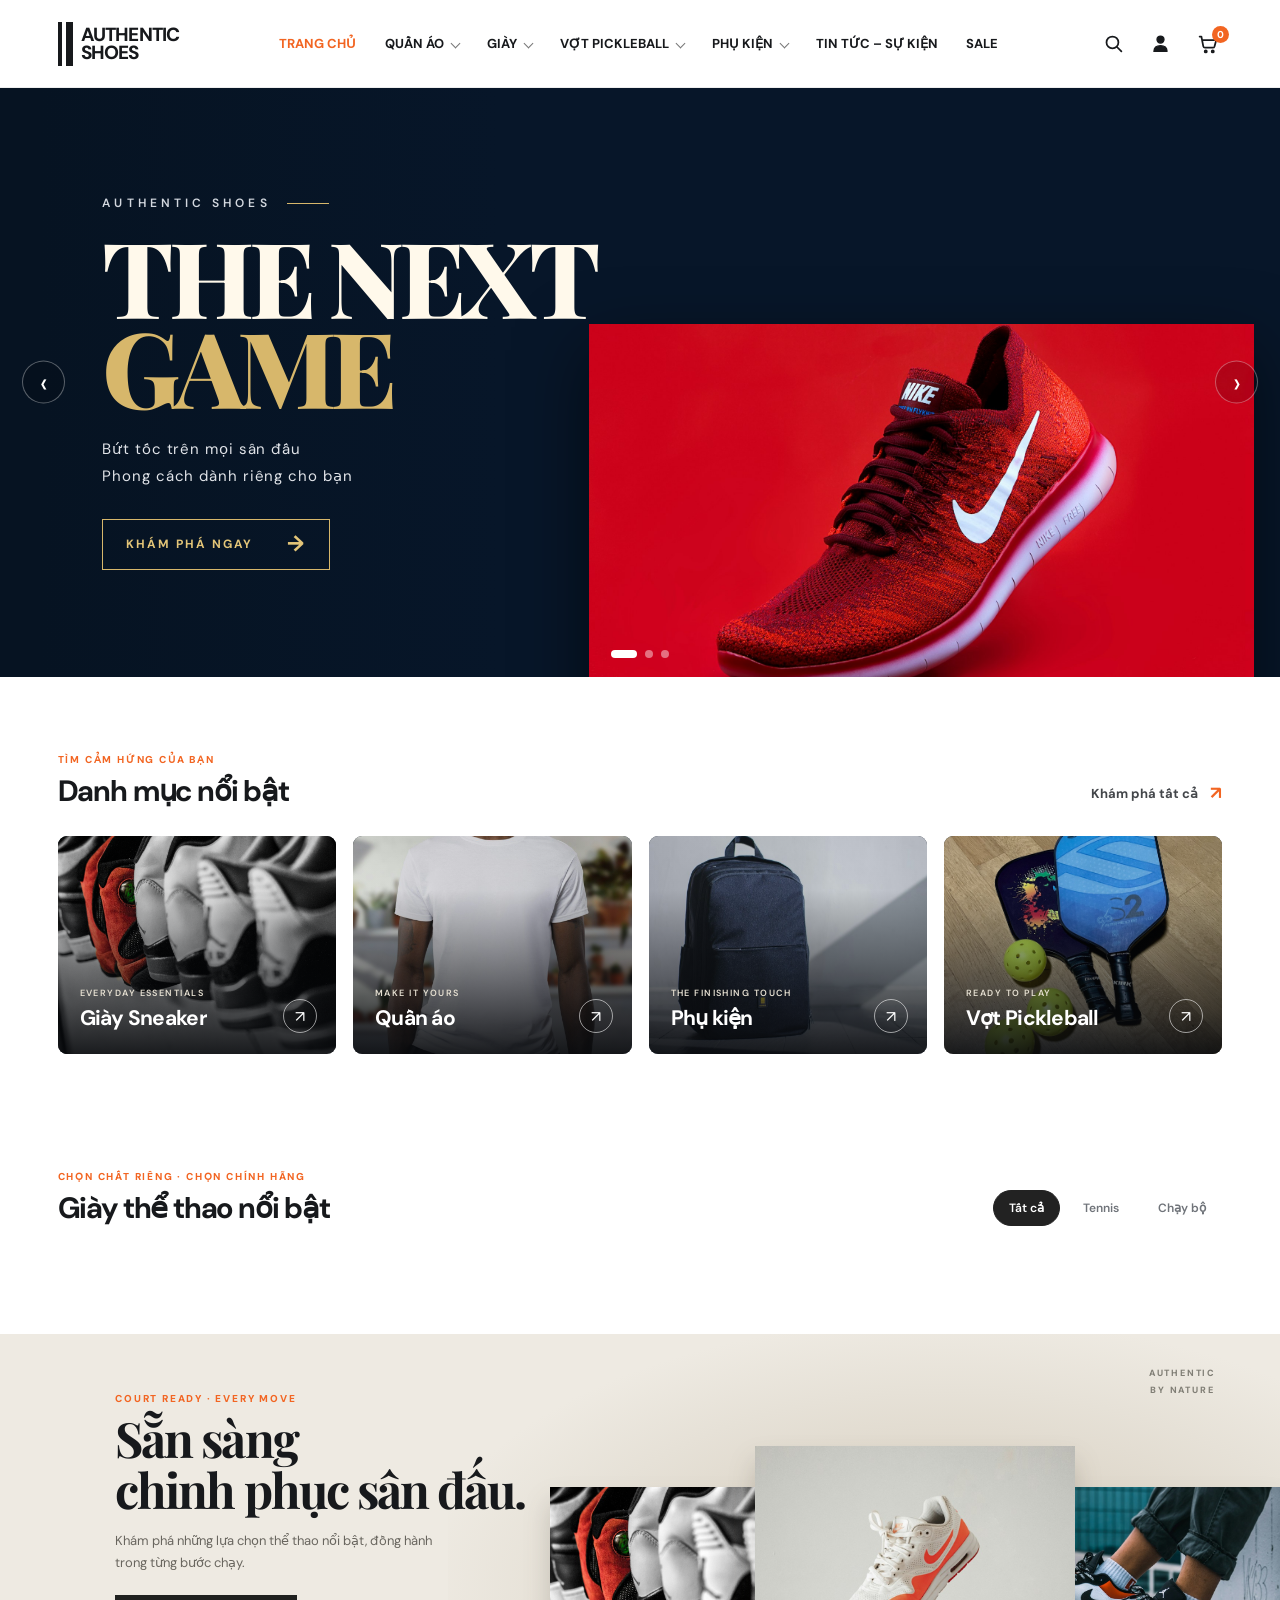
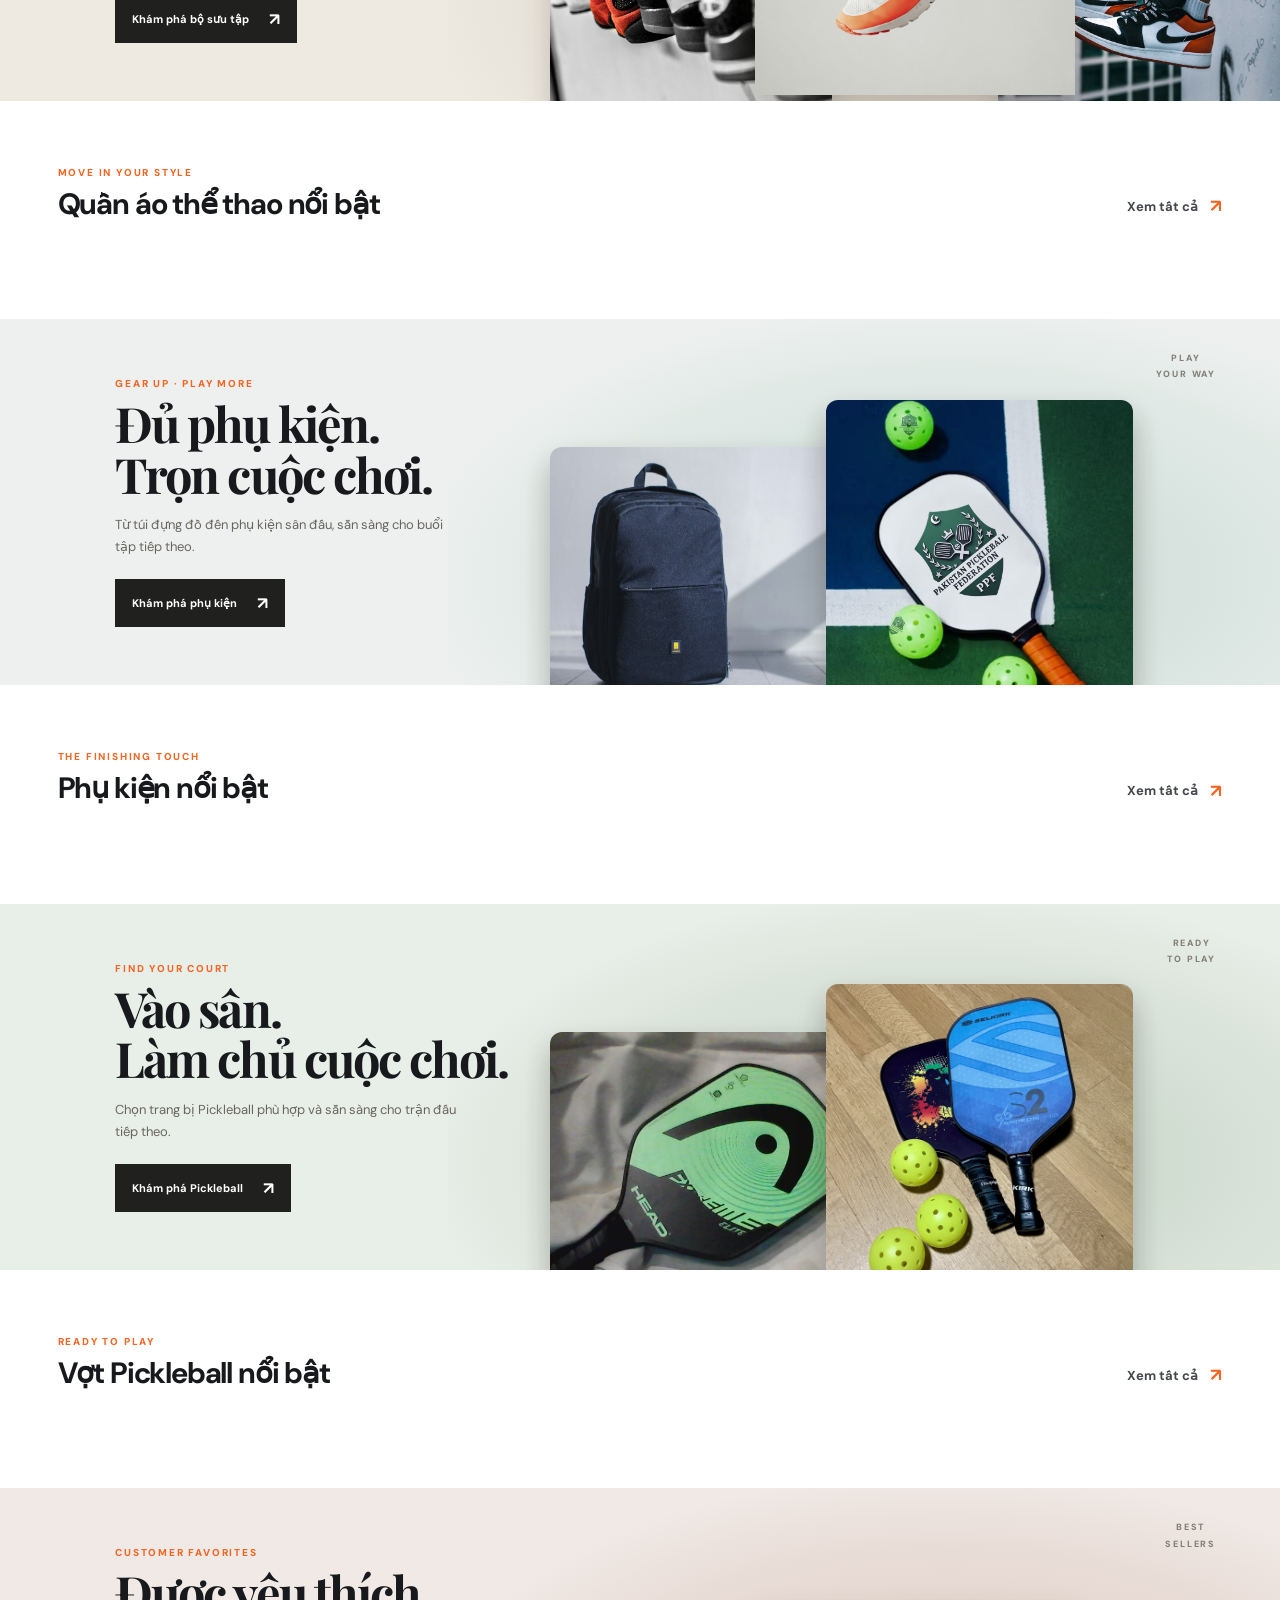
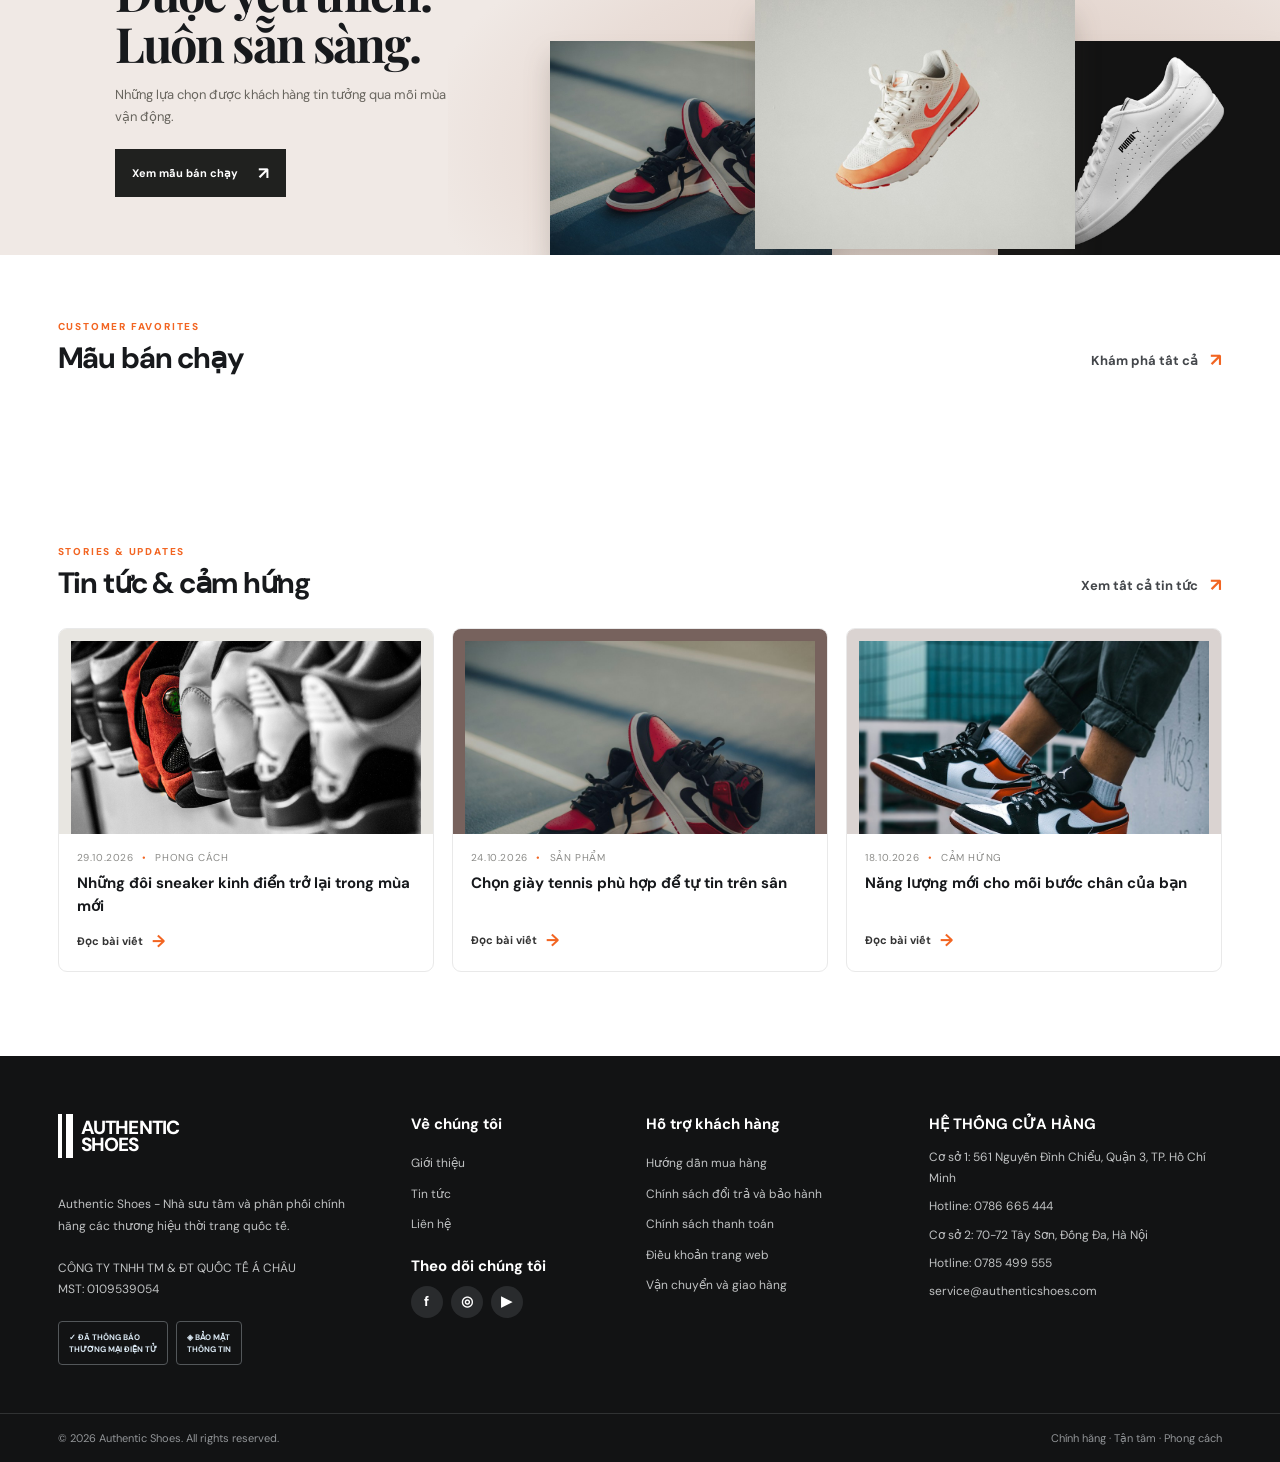
==== commit 3bcbe9b9: "feat: add cascading Vietnamese address suggestions Co-authored-by: Copilot <223556219+Copilot@users." ====
--- a/wwwroot/index.html
+++ b/wwwroot/index.html
@@ -9,8 +9,8 @@
   <link rel="preconnect" href="https://fonts.googleapis.com">
   <link rel="preconnect" href="https://fonts.gstatic.com" crossorigin>
   <link href="https://fonts.googleapis.com/css2?family=DM+Sans:wght@400;500;600;700;800&family=Playfair+Display:wght@700;800&display=swap" rel="stylesheet">
-  <link rel="stylesheet" href="styles.css?v=structured-shipping-address">
-  <script src="store-cart.js?v=structured-shipping-address" defer></script>
+  <link rel="stylesheet" href="styles.css?v=hierarchical-shipping-address">
+  <script src="store-cart.js?v=hierarchical-shipping-address" defer></script>
   <script src="script.js?v=featured-collections-banners" defer></script>
 </head>
 <body>
--- a/wwwroot/styles.css
+++ b/wwwroot/styles.css
@@ -170,6 +170,7 @@
 .checkout-login-required[hidden], .checkout-fields[hidden] { display: none; }
 .checkout-form h3 { margin: 4px 0 2px; }
 .checkout-form label:not(.checkout-payment-option):not(.checkout-terms) { display: grid; gap: 5px; font-size: 10px; font-weight: 700; }
+.checkout-address-help { margin: -2px 0 1px; color: #777; font-size: 9px; font-weight: 400; }
 .checkout-form input:not([type="radio"]):not([type="checkbox"]), .checkout-form textarea, .checkout-form select { width: 100%; padding: 10px 11px; border: 1px solid #e2e2e0; border-radius: 7px; outline: 0; background-color: #fff; font: inherit; font-size: 11px; resize: vertical; }
 .checkout-form input:focus, .checkout-form textarea:focus, .checkout-form select:focus { border-color: #f26522; box-shadow: 0 0 0 3px #f2652218; }
 .checkout-form select:disabled { color: #888; background: #f6f6f6; }
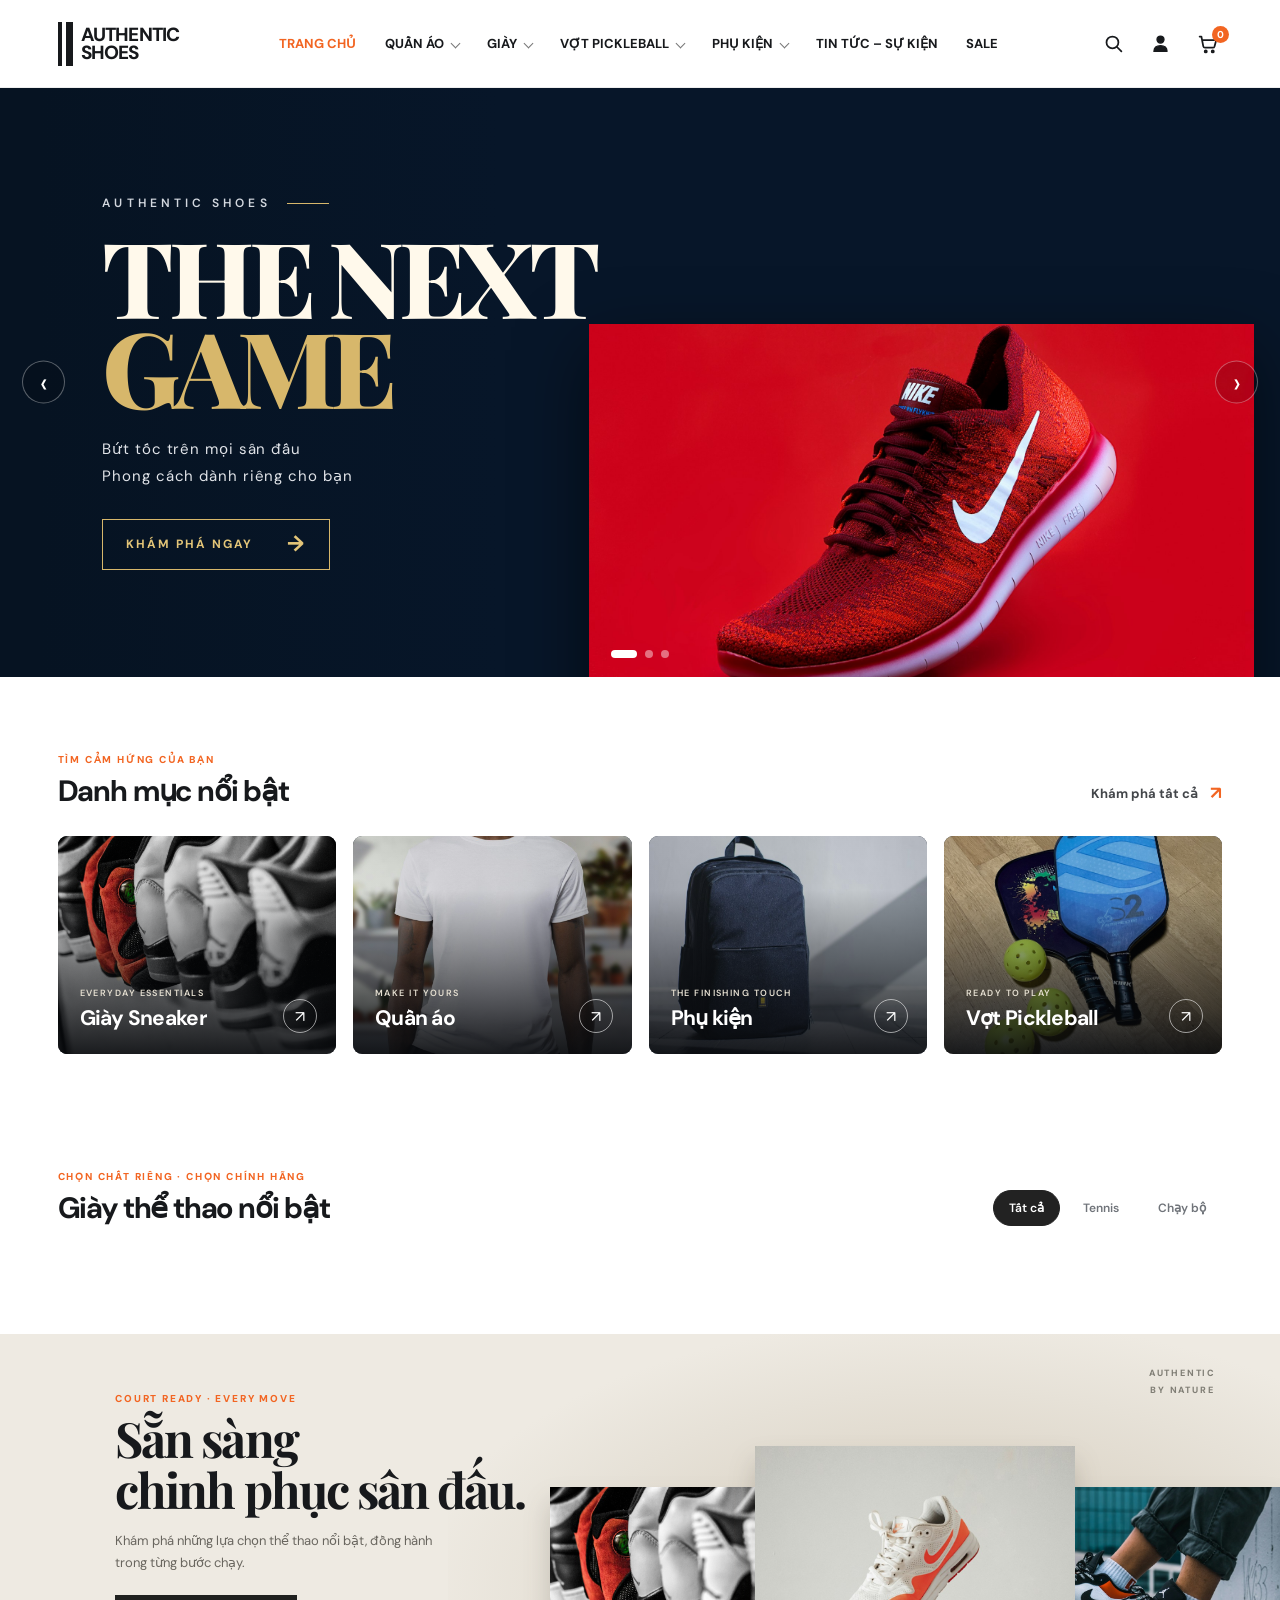
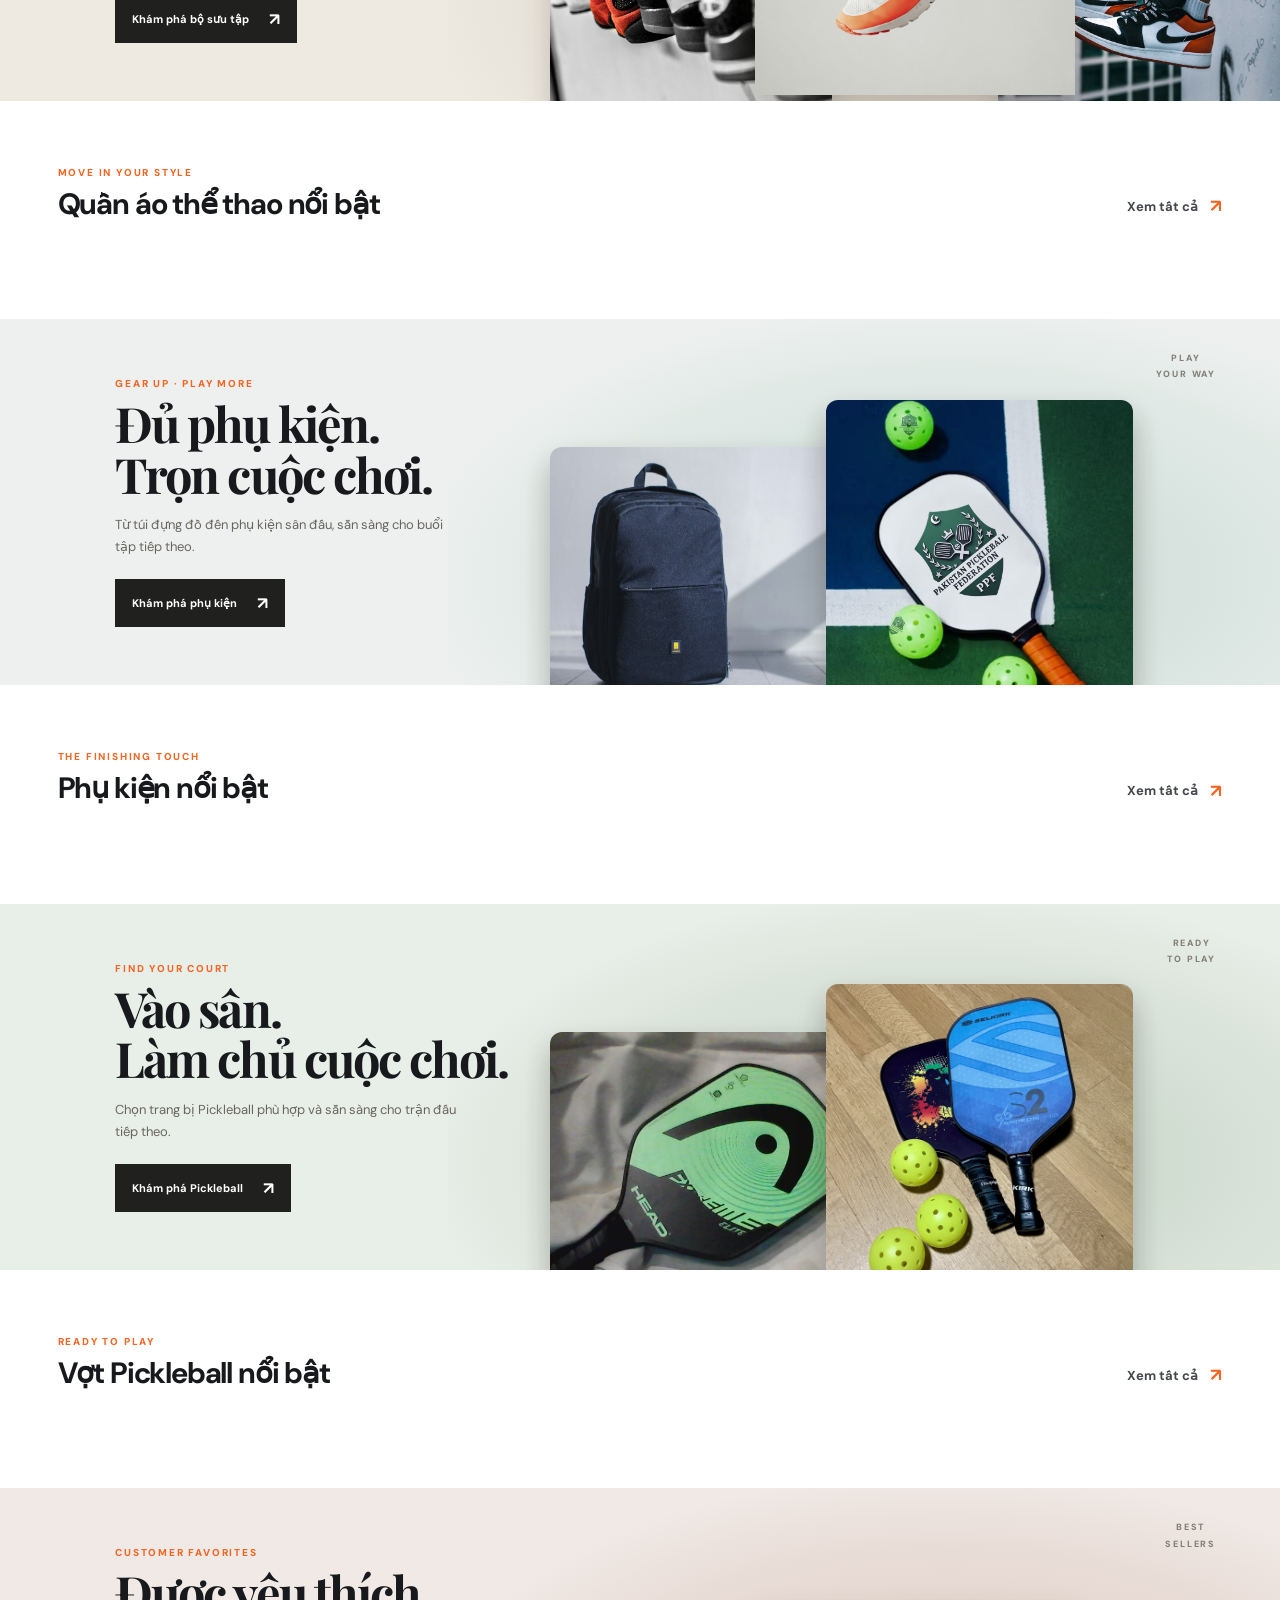
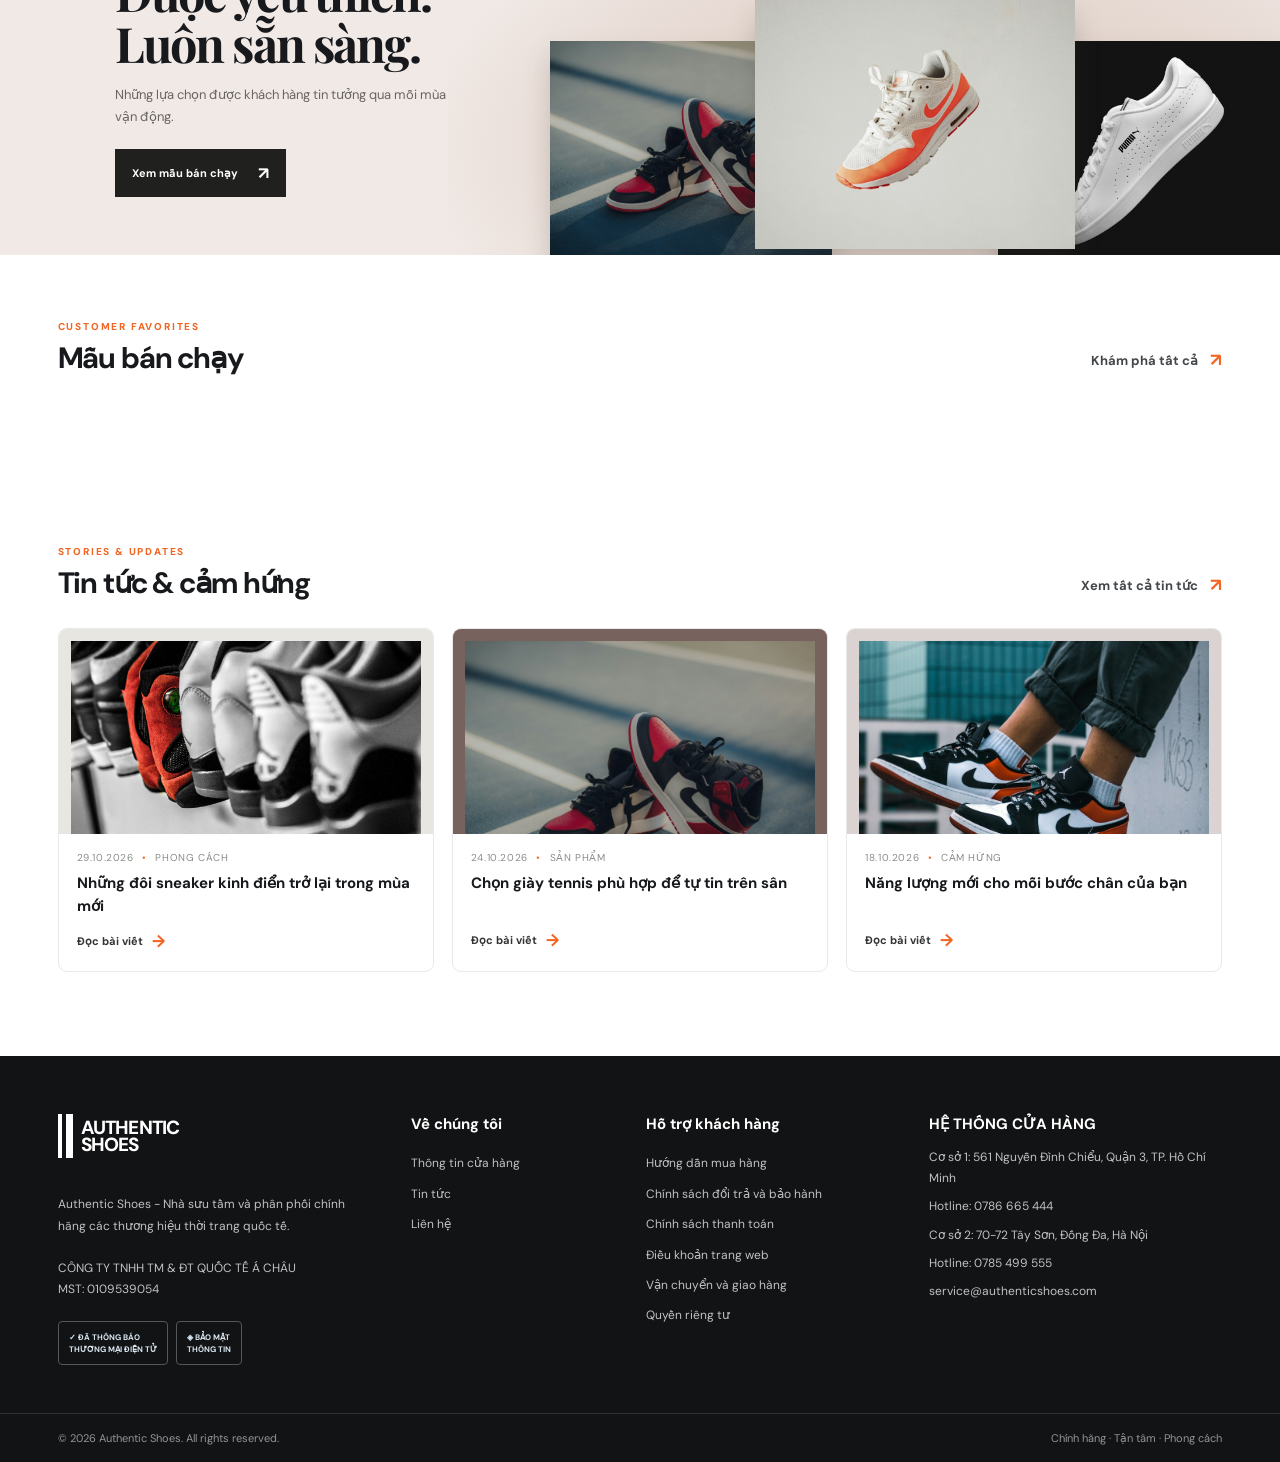
==== commit 1bb16eff: "Merge remote-tracking branch 'origin/feature/storefront-information-pages'" ====
--- a/wwwroot/index.html
+++ b/wwwroot/index.html
@@ -9,8 +9,8 @@
   <link rel="preconnect" href="https://fonts.googleapis.com">
   <link rel="preconnect" href="https://fonts.gstatic.com" crossorigin>
   <link href="https://fonts.googleapis.com/css2?family=DM+Sans:wght@400;500;600;700;800&family=Playfair+Display:wght@700;800&display=swap" rel="stylesheet">
-  <link rel="stylesheet" href="styles.css?v=hierarchical-shipping-address">
-  <script src="store-cart.js?v=hierarchical-shipping-address" defer></script>
+  <link rel="stylesheet" href="styles.css?v=featured-collections-banners">
+  <script src="store-cart.js?v=color-size-inventory" defer></script>
   <script src="script.js?v=featured-collections-banners" defer></script>
 </head>
 <body>
@@ -327,8 +327,8 @@
         <p class="footer-company">CÔNG TY TNHH TM & ĐT QUỐC TẾ Á CHÂU<br>MST: 0109539054</p>
         <div class="trust-badges"><span>✓ ĐÃ THÔNG BÁO<br>THƯƠNG MẠI ĐIỆN TỬ</span><span>◈ BẢO MẬT<br>THÔNG TIN</span></div>
       </div>
-      <div class="footer-column"><h3>Về chúng tôi</h3><a href="#home">Giới thiệu</a><a href="#news">Tin tức</a><a href="#home">Liên hệ</a><h3 class="social-title">Theo dõi chúng tôi</h3><div class="social-links"><a href="#home" aria-label="Facebook">f</a><a href="#home" aria-label="Instagram">◎</a><a href="#home" aria-label="YouTube">▶</a></div></div>
-      <div class="footer-column"><h3>Hỗ trợ khách hàng</h3><a href="#home">Hướng dẫn mua hàng</a><a href="#home">Chính sách đổi trả và bảo hành</a><a href="#home">Chính sách thanh toán</a><a href="#home">Điều khoản trang web</a><a href="#home">Vận chuyển và giao hàng</a></div>
+      <div class="footer-column"><h3>Về chúng tôi</h3><a href="/contact.html">Thông tin cửa hàng</a><a href="#news">Tin tức</a><a href="/contact.html">Liên hệ</a></div>
+      <div class="footer-column"><h3>Hỗ trợ khách hàng</h3><a href="/support.html#purchase">Hướng dẫn mua hàng</a><a href="/support.html#returns">Chính sách đổi trả và bảo hành</a><a href="/support.html#payment">Chính sách thanh toán</a><a href="/support.html#terms">Điều khoản trang web</a><a href="/support.html#delivery">Vận chuyển và giao hàng</a><a href="/privacy.html">Quyền riêng tư</a></div>
       <div class="footer-column footer-stores"><h3>Hệ thống cửa hàng</h3><p>Cơ sở 1: 561 Nguyễn Đình Chiểu, Quận 3, TP. Hồ Chí Minh</p><p>Hotline: <a href="tel:0786665444">0786 665 444</a></p><p>Cơ sở 2: 70-72 Tây Sơn, Đống Đa, Hà Nội</p><p>Hotline: <a href="tel:0785499555">0785 499 555</a></p><a href="mailto:service@authenticshoes.com">service@authenticshoes.com</a></div>
     </div>
     <div class="footer-bottom"><span>© 2026 Authentic Shoes. All rights reserved.</span><span>Chính hãng · Tận tâm · Phong cách</span></div>
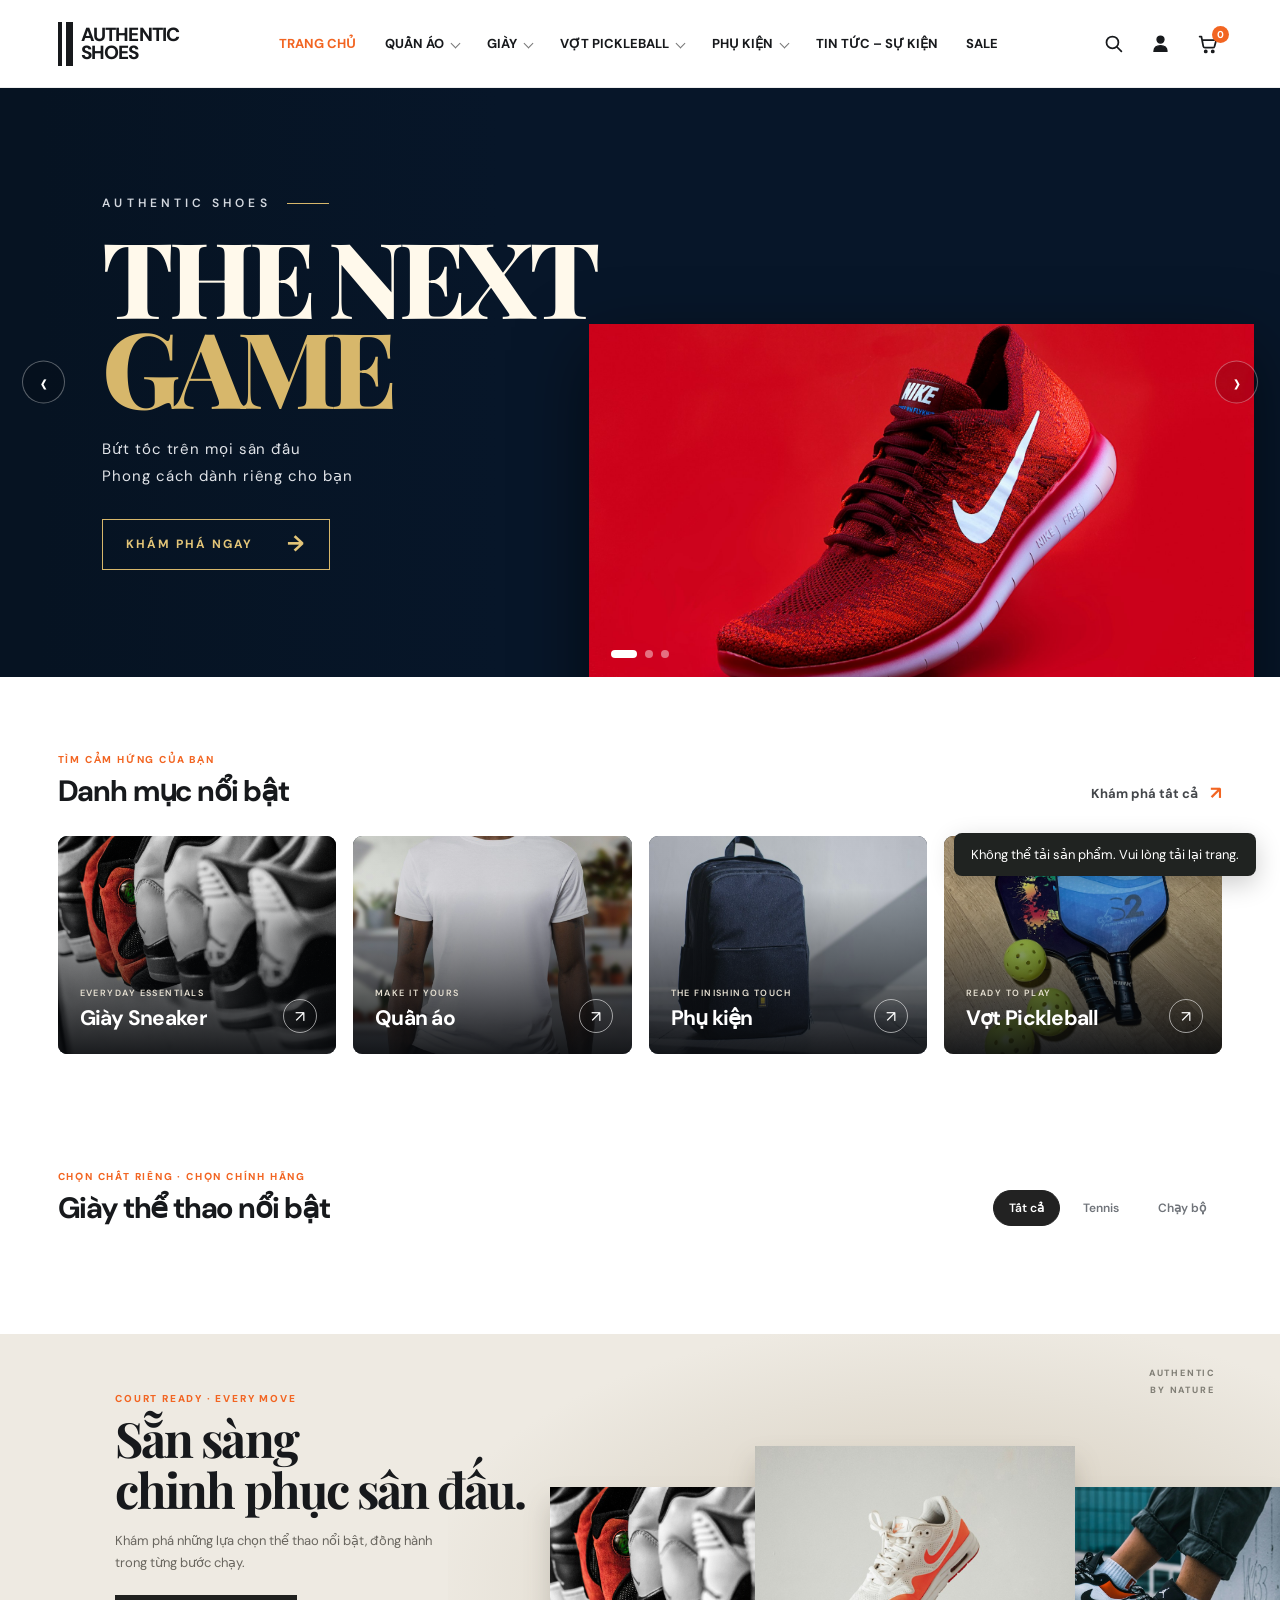
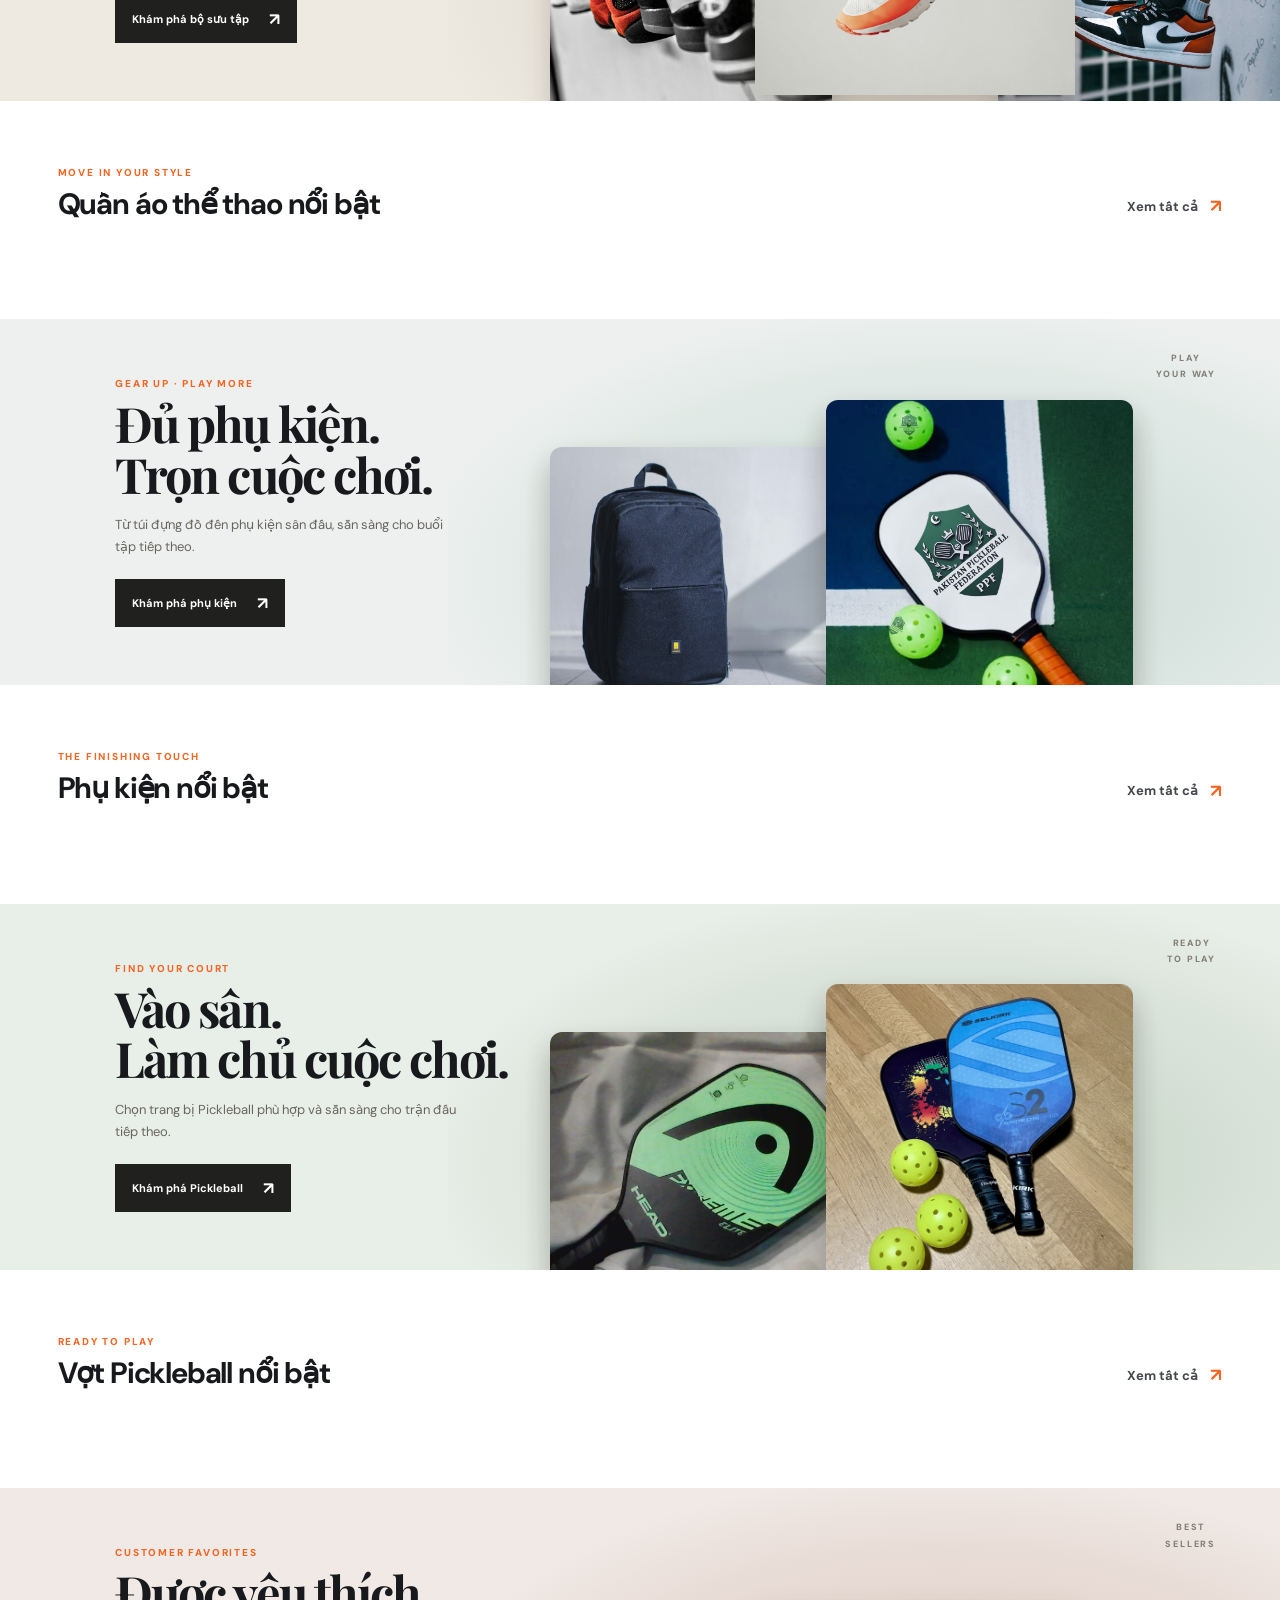
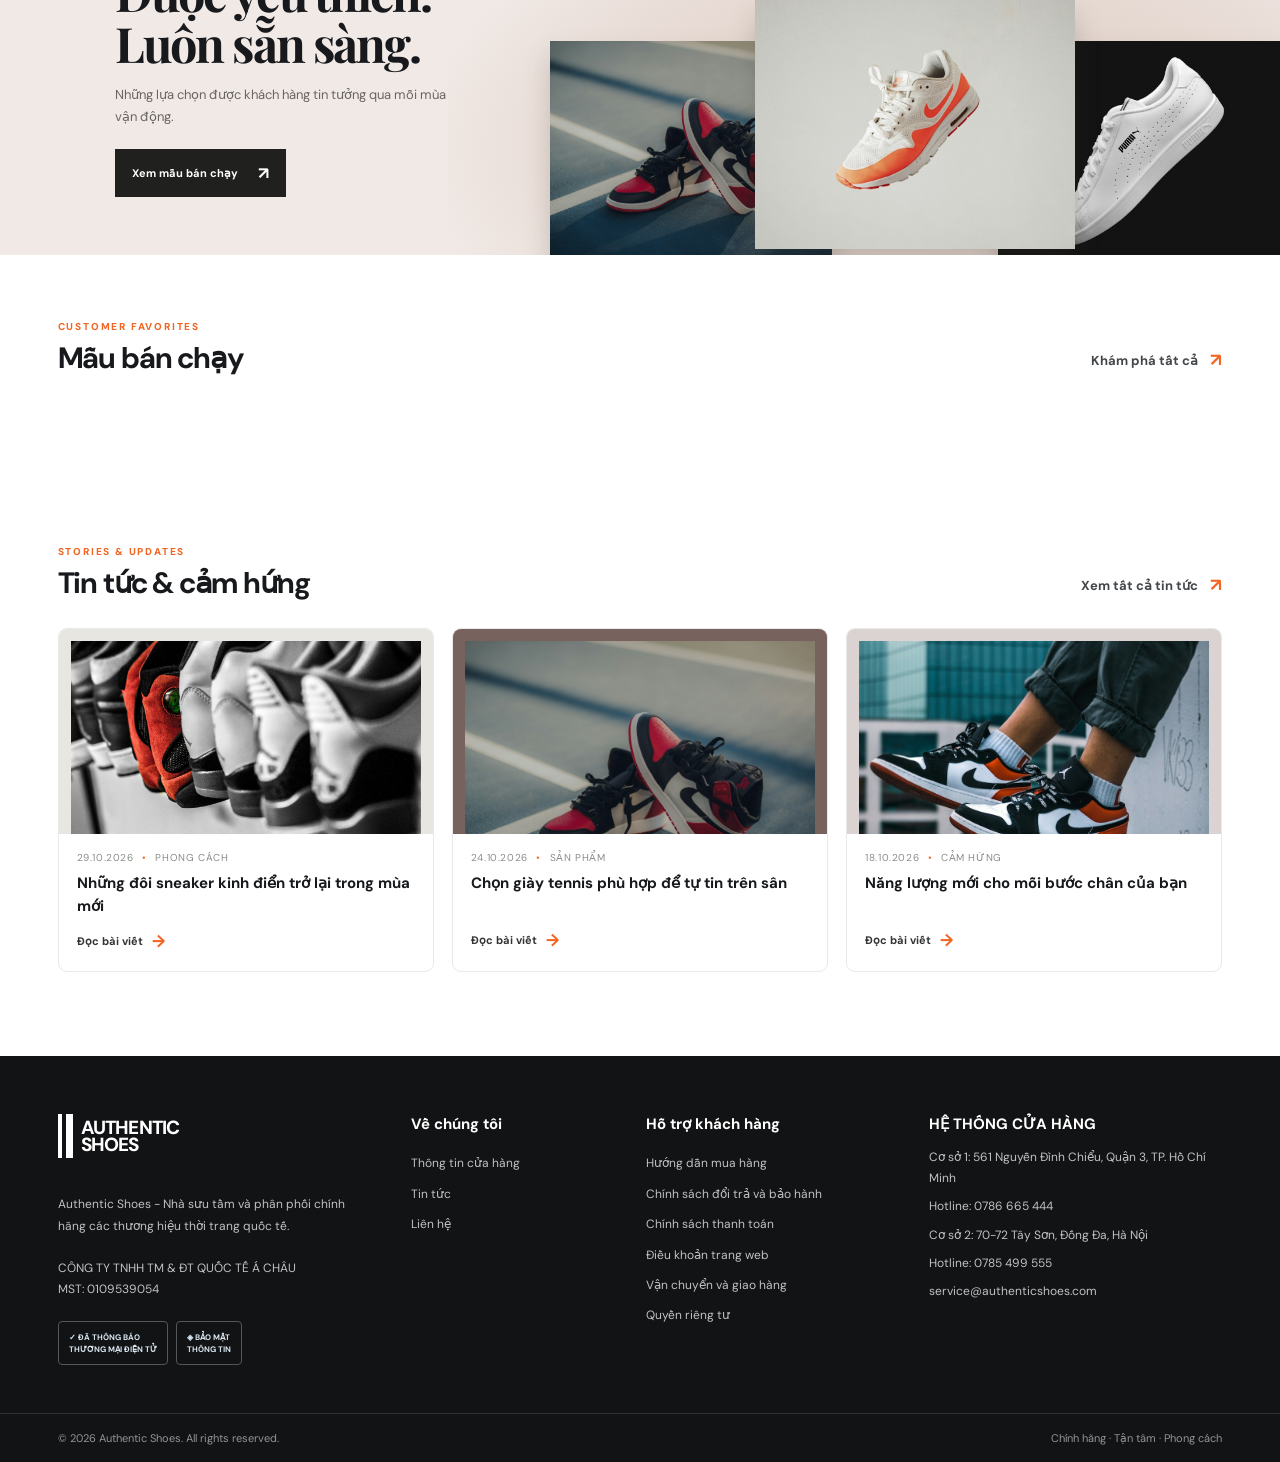
==== commit 677ff888: "Merge shipping and privacy updates Co-authored-by: Copilot <223556219+Copilot@users.noreply.github.c" ====
--- a/wwwroot/index.html
+++ b/wwwroot/index.html
@@ -9,8 +9,8 @@
   <link rel="preconnect" href="https://fonts.googleapis.com">
   <link rel="preconnect" href="https://fonts.gstatic.com" crossorigin>
   <link href="https://fonts.googleapis.com/css2?family=DM+Sans:wght@400;500;600;700;800&family=Playfair+Display:wght@700;800&display=swap" rel="stylesheet">
-  <link rel="stylesheet" href="styles.css?v=featured-collections-banners">
-  <script src="store-cart.js?v=color-size-inventory" defer></script>
+  <link rel="stylesheet" href="styles.css?v=hierarchical-shipping-address">
+  <script src="store-cart.js?v=hierarchical-shipping-address" defer></script>
   <script src="script.js?v=featured-collections-banners" defer></script>
 </head>
 <body>
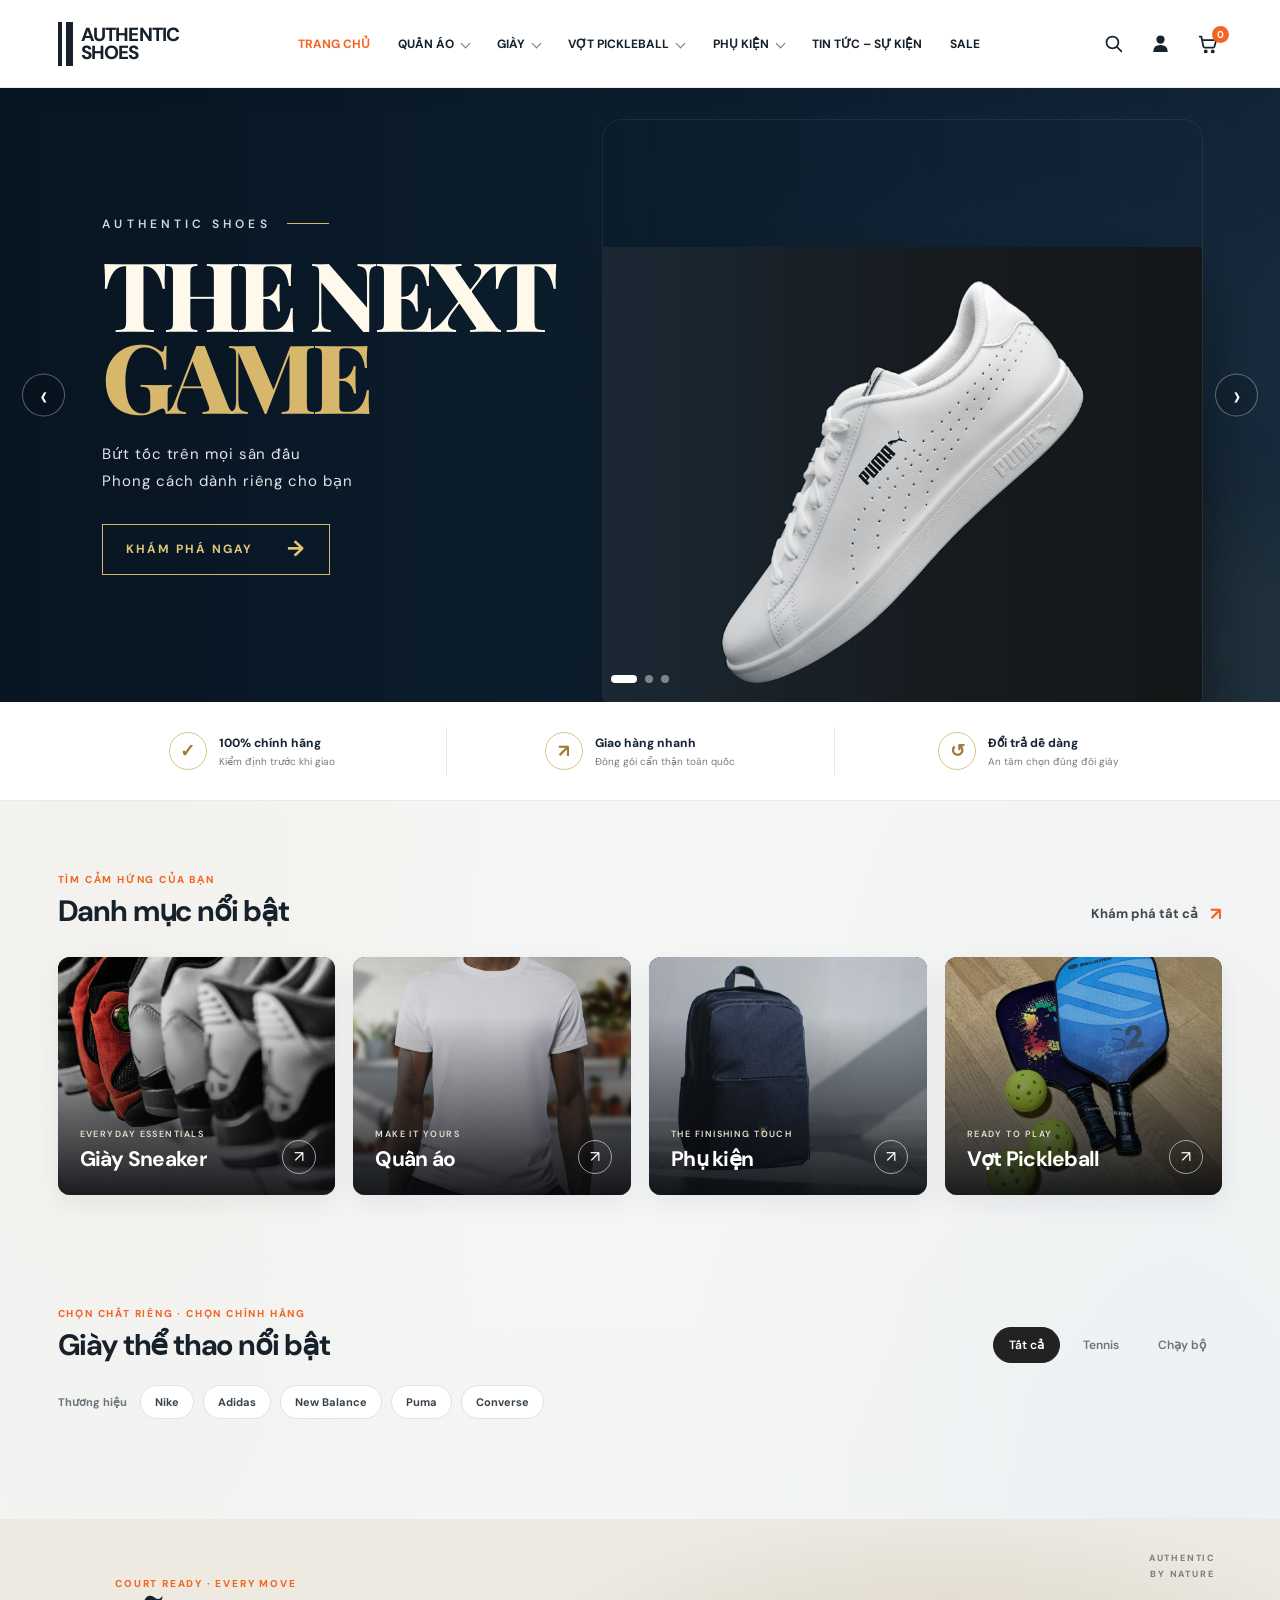
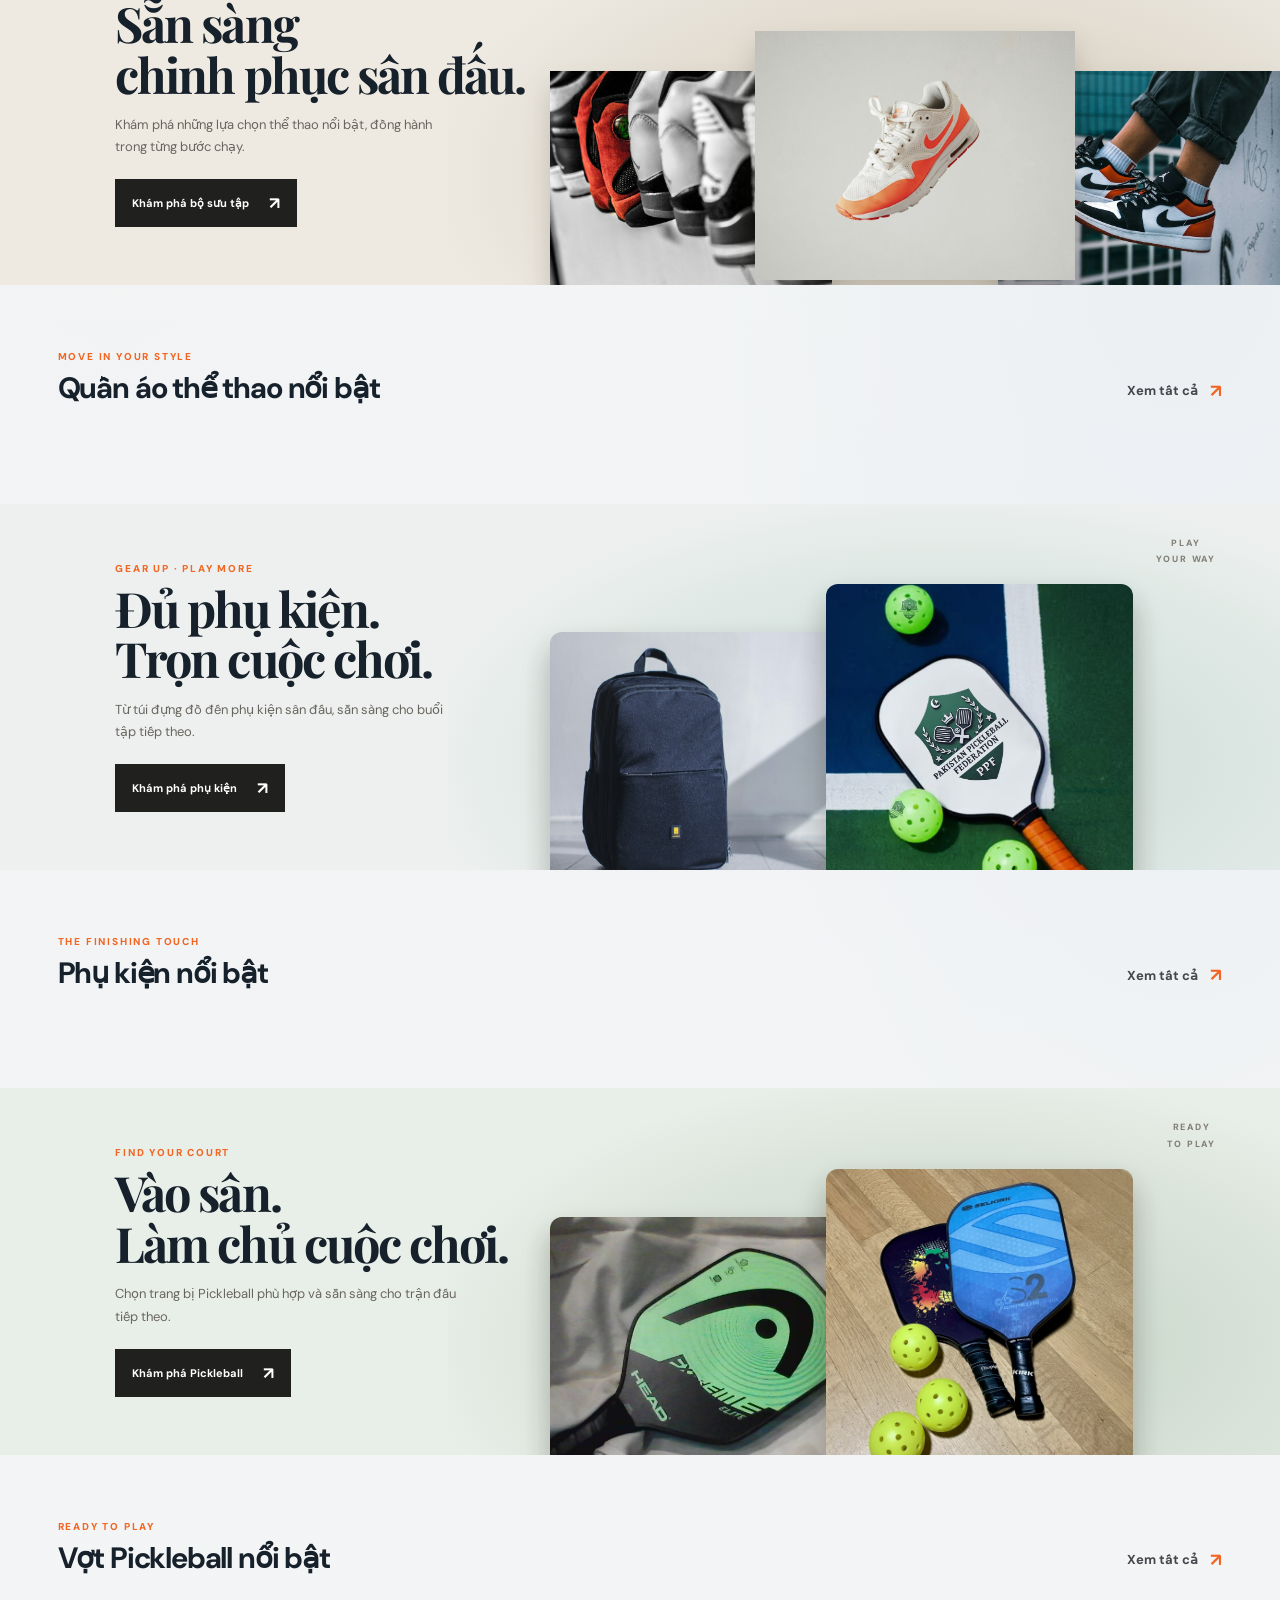
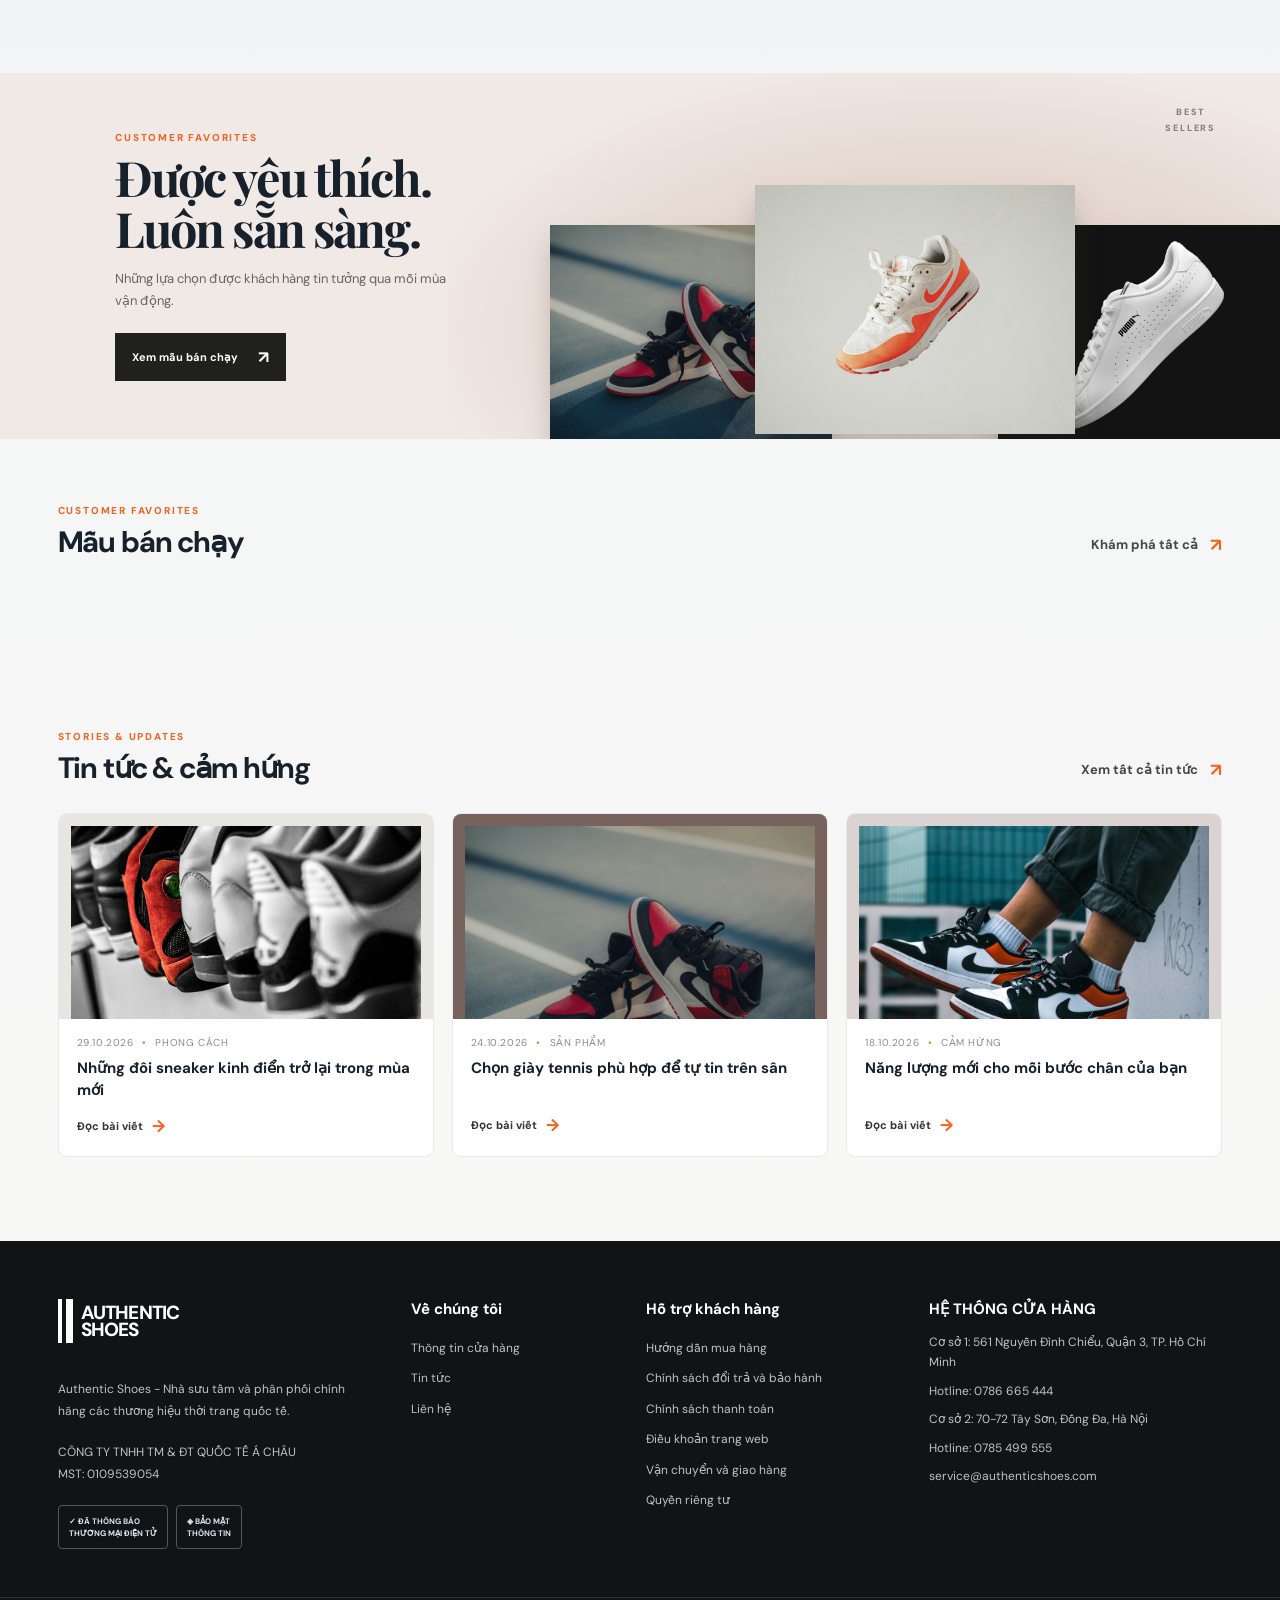
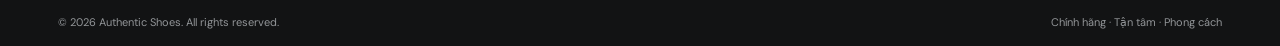
==== commit 18d9a051: "Merge codex/admin-dashboard-real-data Co-authored-by: Copilot <223556219+Copilot@users.noreply.githu" ====
--- a/wwwroot/index.html
+++ b/wwwroot/index.html
@@ -3,7 +3,7 @@
 <head>
   <meta charset="UTF-8">
   <meta name="viewport" content="width=device-width, initial-scale=1.0">
-  <meta name="theme-color" content="#ffffff">
+  <meta name="theme-color" content="#0b1b2b">
   <meta name="description" content="Authentic Shoes - giày thể thao, thời trang và phụ kiện chính hãng.">
   <title>Authentic Shoes | Chọn phong cách của bạn</title>
   <link rel="preconnect" href="https://fonts.googleapis.com">
@@ -15,7 +15,7 @@
 </head>
 <body>
   <header class="site-header">
-    <a class="brand" href="#" aria-label="Authentic Shoes - Trang chủ">
+    <a class="brand" href="#home" aria-label="Authentic Shoes - Trang chủ">
       <span class="brand-mark" aria-hidden="true"><i></i><i></i></span>
       <span class="brand-name">AUTHENTIC<br>SHOES</span>
     </a>
@@ -138,7 +138,7 @@
             <p class="hero-description">Bứt tốc trên mọi sân đấu<br>Phong cách dành riêng cho bạn</p>
             <a class="hero-cta" href="#products">KHÁM PHÁ NGAY <span>→</span></a>
           </div>
-          <img class="hero-art" src="img/hero-shoe.jpg" alt="Giày Nike đỏ trên nền đỏ">
+          <img class="hero-art hero-art-cutout" src="img/shoe-blue.jpg" alt="Giày sneaker trắng Puma">
         </article>
         <article class="hero-slide" data-slide="1">
           <div class="hero-content">
@@ -147,7 +147,7 @@
             <p class="hero-description">Nhẹ nhàng trong từng chuyển động<br>Sẵn sàng cho mọi hành trình</p>
             <a class="hero-cta" href="#products">MUA SẮM NGAY <span>→</span></a>
           </div>
-          <img class="hero-art hero-art-shoe" src="img/shoe-blue.jpg" alt="Giày Puma trắng chụp trên nền đen">
+          <img class="hero-art hero-art-shoe" src="img/shoe-detail.jpg" alt="Bộ sưu tập sneaker phong cách thể thao">
         </article>
         <article class="hero-slide" data-slide="2">
           <div class="hero-content">
@@ -165,6 +165,21 @@
         <button class="slide-dot is-active" type="button" aria-label="Ảnh 1" data-go-to="0"></button>
         <button class="slide-dot" type="button" aria-label="Ảnh 2" data-go-to="1"></button>
         <button class="slide-dot" type="button" aria-label="Ảnh 3" data-go-to="2"></button>
+      </div>
+    </section>
+
+    <section class="service-strip" aria-label="Cam kết dịch vụ">
+      <div class="service-item">
+        <span class="service-icon" aria-hidden="true">✓</span>
+        <span><strong>100% chính hãng</strong><small>Kiểm định trước khi giao</small></span>
+      </div>
+      <div class="service-item">
+        <span class="service-icon" aria-hidden="true">↗</span>
+        <span><strong>Giao hàng nhanh</strong><small>Đóng gói cẩn thận toàn quốc</small></span>
+      </div>
+      <div class="service-item">
+        <span class="service-icon" aria-hidden="true">↺</span>
+        <span><strong>Đổi trả dễ dàng</strong><small>An tâm chọn đúng đôi giày</small></span>
       </div>
     </section>
 
@@ -212,6 +227,14 @@
           <button class="tab-button" type="button" data-filter="running">Chạy bộ</button>
         </div>
       </div>
+      <div class="brand-quick-filters" role="group" aria-label="Lọc nhanh theo thương hiệu">
+        <span>Thương hiệu</span>
+        <button type="button" data-brand-filter="Nike">Nike</button>
+        <button type="button" data-brand-filter="Adidas">Adidas</button>
+        <button type="button" data-brand-filter="New Balance">New Balance</button>
+        <button type="button" data-brand-filter="Puma">Puma</button>
+        <button type="button" data-brand-filter="Converse">Converse</button>
+      </div>
       <div class="product-grid">
       </div>
       <div class="product-selection" role="status" aria-live="polite" hidden>
--- a/wwwroot/styles.css
+++ b/wwwroot/styles.css
@@ -1,30 +1,30 @@
 :root {
-  --ink: #17191c;
-  --muted: #73777d;
+  --ink: #17212b;
+  --muted: #636b73;
   --orange: #f26522;
   --gold: #d7b76b;
-  --line: #e8e8e8;
-  --surface: #f6f6f4;
+  --line: #e3e7eb;
+  --surface: #f2f4f6;
   --page-width: 1440px;
 }
 
 * { box-sizing: border-box; }
 html { scroll-behavior: smooth; }
-body { margin: 0; color: var(--ink); background: #fff; font-family: "DM Sans", Arial, sans-serif; -webkit-font-smoothing: antialiased; }
+body { margin: 0; color: var(--ink); background-color: #f4f5f6; background-image: radial-gradient(ellipse at 9% 9%, #e8d9bf35 0, transparent 26%), radial-gradient(ellipse at 92% 34%, #cbd9e52e 0, transparent 30%), linear-gradient(180deg, #f8f8f6 0%, #f1f3f5 48%, #f8f8f6 100%); font-family: "DM Sans", Arial, sans-serif; -webkit-font-smoothing: antialiased; }
 button, input { font: inherit; }
 button, a { -webkit-tap-highlight-color: transparent; }
 a { color: inherit; text-decoration: none; }
 button { color: inherit; }
 .sr-only { position: absolute; width: 1px; height: 1px; padding: 0; margin: -1px; overflow: hidden; clip: rect(0,0,0,0); white-space: nowrap; border: 0; }
 
-.site-header { position: relative; z-index: 20; display: flex; align-items: center; justify-content: space-between; min-height: 88px; padding: 0 max(4.5vw, calc((100vw - var(--page-width)) / 2)); border-bottom: 1px solid #eee; background: #fff; }
+.site-header { position: sticky; top: 0; z-index: 50; display: flex; align-items: center; justify-content: space-between; min-height: 88px; padding: 0 max(4.5vw, calc((100vw - var(--page-width)) / 2)); border-bottom: 1px solid #e8eaec; background: #fffffff2; box-shadow: 0 5px 24px #17212b0a; backdrop-filter: blur(16px); }
 .brand { display: inline-flex; align-items: center; gap: 8px; flex: 0 0 auto; }
 .brand-mark { display: flex; align-items: stretch; gap: 4px; height: 44px; }
 .brand-mark i { display: block; width: 7px; background: currentColor; }
 .brand-mark i:first-child { width: 4px; }
 .brand-name { font-size: 19px; line-height: .91; font-weight: 800; letter-spacing: -.8px; }
 .main-nav { display: flex; align-items: center; justify-content: center; gap: clamp(15px, 2.2vw, 36px); margin: 0 auto; padding: 0 26px; }
-.nav-link { position: relative; padding: 34px 0; white-space: nowrap; font-size: 13px; font-weight: 700; text-transform: uppercase; transition: color .2s ease; }
+.nav-link { position: relative; padding: 34px 0; white-space: nowrap; font-size: 12px; font-weight: 700; text-transform: uppercase; transition: color .2s ease; }
 .nav-link:hover, .nav-link.active { color: var(--orange); }
 .nav-link.has-chevron { display: flex; align-items: center; }
 .nav-item { position: relative; display: flex; align-items: center; height: 100%; }
@@ -56,27 +56,28 @@
 .account-button svg { fill: currentColor; stroke-width: 1.5; }
 .cart-count { position: absolute; top: 0; right: -7px; display: grid; width: 17px; height: 17px; place-items: center; border-radius: 50%; color: #fff; background: var(--orange); font-size: 10px; font-weight: 700; }
 .menu-toggle { display: none; }
-.search-panel { position: absolute; z-index: 19; top: 88px; right: 4.5vw; display: flex; width: min(460px, calc(100vw - 32px)); padding: 12px; border: 1px solid var(--line); border-radius: 0 0 12px 12px; background: white; box-shadow: 0 14px 32px #00000012; opacity: 0; pointer-events: none; transform: translateY(-8px); transition: .2s; }
+.search-panel { position: fixed; z-index: 49; top: 88px; right: 4.5vw; display: flex; width: min(460px, calc(100vw - 32px)); padding: 12px; border: 1px solid var(--line); border-radius: 0 0 12px 12px; background: white; box-shadow: 0 14px 32px #00000012; opacity: 0; pointer-events: none; transform: translateY(-8px); transition: .2s; }
 .search-panel.is-open { opacity: 1; pointer-events: auto; transform: translateY(0); }
 .search-panel input { flex: 1; min-width: 0; padding: 12px; border: 0; outline: 0; }
 .search-panel button { padding: 0 17px; border: 0; border-radius: 7px; color: #fff; background: var(--ink); font-weight: 700; cursor: pointer; }
 
-.hero { position: relative; overflow: hidden; min-height: min(610px, 46vw); color: #fff; background: #071629; }
+.hero { position: relative; overflow: hidden; min-height: clamp(540px, 48vw, 680px); color: #fff; background: radial-gradient(ellipse at 77% 42%, #344d634d 0, transparent 34%), radial-gradient(ellipse at 87% 90%, #d7b76b18 0, transparent 27%), linear-gradient(115deg, #081522 0%, #102236 57%, #172b3c 100%); }
 .hero-slides, .hero-slide { position: absolute; inset: 0; }
-.hero-slide { display: flex; align-items: center; overflow: hidden; padding: 40px max(8vw, calc((100vw - 1320px) / 2)); opacity: 0; pointer-events: none; transition: opacity .65s ease; }
-.hero-slide.is-active { z-index: 1; opacity: 1; pointer-events: auto; }
-.hero-slide::before { position: absolute; inset: 0; content: ""; background: linear-gradient(90deg, #061322 3%, #071629ed 39%, #07162950 72%, #07162930); }
-.hero-content { position: relative; z-index: 2; width: 56%; }
+.hero-slide { display: flex; align-items: center; overflow: hidden; padding: 50px max(8vw, calc((100vw - 1320px) / 2)); visibility: hidden; opacity: 0; pointer-events: none; transition: opacity .45s ease; }
+.hero-slide.is-active { z-index: 1; visibility: visible; opacity: 1; pointer-events: auto; }
+.hero-slide::before { position: absolute; inset: 0; content: ""; background: linear-gradient(90deg, #081522 3%, #0b1c2bf2 40%, #0b1c2b55 72%, #0b1c2b14); }
+.hero-content { position: relative; z-index: 2; width: 49%; }
 .eyebrow { display: flex; align-items: center; gap: 16px; margin: 0 0 19px; color: #d2d7de; font-size: 12px; font-weight: 600; letter-spacing: .34em; }
 .eyebrow span { display: block; width: 42px; height: 1px; background: var(--gold); }
-.hero h1, .hero h2 { margin: 0; color: #fff9eb; font-family: "Playfair Display", Georgia, serif; font-size: clamp(68px, 8.2vw, 122px); font-weight: 800; letter-spacing: -.055em; line-height: .86; }
+.hero h1, .hero h2 { margin: 0; color: #fff9eb; font-family: "Playfair Display", Georgia, serif; font-size: clamp(68px, 7.5vw, 112px); font-weight: 800; letter-spacing: -.055em; line-height: .86; }
 .hero h1 em, .hero h2 em { color: var(--gold); font-style: normal; }
 .hero-description { margin: 25px 0 29px; color: #e1e4e9; font-size: 15px; line-height: 1.8; letter-spacing: .06em; }
 .hero-cta { display: inline-flex; align-items: center; gap: 34px; min-height: 51px; padding: 0 23px; border: 1px solid var(--gold); color: #e3c578; font-size: 12px; font-weight: 700; letter-spacing: .16em; transition: color .2s, background .2s; }
 .hero-cta:hover { color: #081322; background: var(--gold); }
 .hero-cta span { font-size: 22px; line-height: 1; }
-.hero-art { position: absolute; right: 2%; bottom: -6%; width: min(52vw, 700px); height: 105%; object-fit: contain; object-position: center bottom; filter: drop-shadow(0 26px 35px #0008); }
-.hero-art-shoe { right: 7%; bottom: 1%; width: min(48vw, 630px); height: 88%; }
+.hero-art { position: absolute; right: 4%; bottom: 0; width: min(49vw, 680px); height: 94%; border-radius: 20px; object-fit: contain; object-position: center bottom; filter: drop-shadow(0 28px 35px #0008); }
+.hero-art-cutout { right: 6%; bottom: -2%; width: min(47vw, 650px); height: 97%; border: 1px solid #ffffff12; mix-blend-mode: screen; filter: drop-shadow(0 28px 35px #0009); }
+.hero-art-shoe { right: 5%; bottom: 1%; width: min(47vw, 630px); height: 88%; }
 .slide-arrow { position: absolute; z-index: 3; top: 50%; display: grid; width: 43px; height: 43px; place-items: center; border: 1px solid #ffffff55; border-radius: 50%; color: white; background: #0002; font-size: 29px; cursor: pointer; transform: translateY(-50%); transition: background .2s; }
 .slide-arrow:hover { background: #ffffff28; }
 .slide-prev { left: 22px; }
@@ -85,15 +86,23 @@
 .slide-dot { width: 8px; height: 8px; padding: 0; border: 0; border-radius: 20px; background: #ffffff70; cursor: pointer; transition: width .2s, background .2s; }
 .slide-dot.is-active { width: 26px; background: #fff; }
 
-.section { width: min(var(--page-width), 100%); margin: 0 auto; padding: 76px 4.5%; }
+.section { width: min(var(--page-width), 100%); margin: 0 auto; padding: 72px 4.5%; }
+.section[id] { scroll-margin-top: 100px; }
+.service-strip { display: grid; grid-template-columns: repeat(3, minmax(0, 1fr)); width: min(var(--page-width), 100%); margin: 0 auto; padding: 25px 4.5%; border-bottom: 1px solid #e8eaec; background: #fff; }
+.service-item { display: flex; align-items: center; justify-content: center; gap: 12px; padding: 5px 14px; }
+.service-item + .service-item { border-left: 1px solid #e6e8ea; }
+.service-icon { display: grid; width: 38px; height: 38px; flex: 0 0 38px; place-items: center; border: 1px solid #d8c38c; border-radius: 50%; color: #9c7d36; font-size: 18px; font-weight: 700; }
+.service-item strong, .service-item small { display: block; }
+.service-item strong { color: #182534; font-size: 12px; font-weight: 800; }
+.service-item small { margin-top: 4px; color: #737b83; font-size: 10px; }
 .section-heading { display: flex; align-items: end; justify-content: space-between; gap: 20px; margin-bottom: 27px; }
 .section-kicker { margin: 0 0 8px; color: var(--orange); font-size: 10px; font-weight: 800; letter-spacing: .18em; }
 .section-heading h2 { margin: 0; font-size: clamp(25px, 2.3vw, 32px); line-height: 1.2; letter-spacing: -.04em; }
 .text-link { display: inline-flex; align-items: center; gap: 12px; padding-bottom: 4px; color: #43464a; font-size: 13px; font-weight: 700; }
 .text-link span { color: var(--orange); font-size: 18px; transition: transform .2s; }
 .text-link:hover span { transform: translate(3px,-3px); }
-.category-grid { display: grid; grid-template-columns: repeat(4, 1fr); gap: 17px; }
-.category-card { position: relative; display: block; overflow: hidden; min-height: 218px; border-radius: 9px; color: #fff; background: #252d37; isolation: isolate; }
+.category-grid { display: grid; grid-template-columns: repeat(4, 1fr); gap: 18px; }
+.category-card { position: relative; display: block; overflow: hidden; min-height: 238px; border-radius: 12px; color: #fff; background: #252d37; isolation: isolate; box-shadow: 0 8px 24px #17212b12; }
 .category-card::after { position: absolute; z-index: -1; inset: 0; content: ""; background: linear-gradient(0deg,#07090ce8 0%,#080b0c1f 75%); transition: opacity .25s; }
 .category-card img { position: absolute; z-index: -2; inset: 0; width: 100%; height: 100%; object-fit: cover; transition: transform .5s; }
 .category-card:hover img { transform: scale(1.06); }
@@ -104,14 +113,18 @@
 .category-card:hover .category-arrow { color: var(--ink); background: white; }
 
 .products-section { padding-top: 40px; }
+.brand-quick-filters { display: flex; align-items: center; flex-wrap: wrap; gap: 9px; margin: -5px 0 23px; }
+.brand-quick-filters > span { margin-right: 4px; color: #68727b; font-size: 11px; font-weight: 700; }
+.brand-quick-filters button { min-height: 34px; padding: 0 14px; border: 1px solid #dfe3e6; border-radius: 30px; color: #39434c; background: #fff; font-size: 11px; font-weight: 700; cursor: pointer; transition: border-color .2s, color .2s, background .2s, transform .2s; }
+.brand-quick-filters button:hover { border-color: #15283b; color: #fff; background: #15283b; transform: translateY(-1px); }
 .product-tabs { display: flex; align-items: center; gap: 7px; }
 .tab-button { padding: 9px 15px; border: 1px solid transparent; border-radius: 30px; color: #70747a; background: transparent; font-size: 12px; font-weight: 600; cursor: pointer; }
 .tab-button:hover, .tab-button.is-active { border-color: #222; color: #fff; background: #222; }
-.product-grid { display: grid; grid-template-columns: repeat(6, minmax(0, 1fr)); gap: 14px; }
-.product-card { overflow: hidden; min-width: 0; border: 1px solid #e8e8e8; border-radius: 10px; background: #fff; transition: box-shadow .22s, transform .22s; }
-.product-card:hover { box-shadow: 0 10px 28px #1111110d; transform: translateY(-3px); }
+.product-grid { display: grid; grid-template-columns: repeat(4, minmax(0, 1fr)); gap: 18px; }
+.product-card { overflow: hidden; min-width: 0; border: 1px solid #e5e8eb; border-radius: 12px; background: #fff; box-shadow: 0 3px 12px #17212b08; transition: box-shadow .22s, transform .22s; }
+.product-card:hover { box-shadow: 0 12px 30px #17212b16; transform: translateY(-3px); }
 .product-card.is-hidden { display: none; }
-.product-image { position: relative; display: grid; overflow: hidden; height: 185px; place-items: center; background: #fbfbfa; }
+.product-image { position: relative; display: grid; overflow: hidden; height: 250px; place-items: center; background: linear-gradient(145deg, #f8f9fa, #eef1f3); }
 .product-detail-link { display: grid; width: 100%; height: 100%; place-items: center; }
 .product-image img { width: 100%; height: 100%; padding: 14px; object-fit: contain; transition: transform .35s; }
 .product-card:hover .product-image img { transform: scale(1.06); }
@@ -128,6 +141,10 @@
 .rating small { color: #7d8184; font-size: 10px; }
 .product-bottom { display: flex; align-items: center; justify-content: space-between; margin-top: 12px; }
 .product-bottom strong { font-size: 14px; font-weight: 800; }
+.product-detail-action { display: inline-flex; align-items: center; gap: 7px; margin-top: 10px; color: #68727b; font-size: 10px; font-weight: 700; transition: color .2s; }
+.product-detail-action span { color: #9c7d36; font-size: 14px; transition: transform .2s; }
+.product-detail-action:hover { color: #17212b; }
+.product-detail-action:hover span { transform: translate(2px, -2px); }
 .product-stock { margin: 8px 0 -7px; color: #63846b; font-size: 9px; font-weight: 600; }
 .product-stock.is-out-of-stock { color: #c75151; }
 .add-cart { width: 29px; height: 29px; border: 1px solid #dedede; border-radius: 50%; background: #fff; font-size: 20px; line-height: 1; cursor: pointer; transition: color .2s, background .2s; }
@@ -162,12 +179,11 @@
 .cart-total { display: flex; align-items: center; justify-content: space-between; margin-top: 10px; padding: 14px 0; border-top: 1px solid #ececea; color: #282828; font-size: 13px; }
 .cart-total strong { color: #cf1234; font-size: 14px; }
 .checkout-form { display: grid; gap: 10px; margin-top: 8px; }
-.checkout-login-required { padding: 14px; border: 1px solid #f1d8c8; border-radius: 9px; background: #fff8f3; }
-.checkout-login-required p { margin: 0 0 12px; color: #555; font-size: 11px; line-height: 1.6; }
+.checkout-account-prompt { display: grid; gap: 8px; padding: 14px; border: 1px solid #e6e3fb; border-radius: 9px; background: #f8f7ff; }
+.checkout-account-prompt p { margin: 0; color: #555; font-size: 11px; line-height: 1.6; }
 .checkout-auth-link { display: flex; min-height: 42px; align-items: center; justify-content: center; border-radius: 8px; color: #fff; background: #ce1033; font-size: 11px; font-weight: 800; text-decoration: none; }
 .checkout-auth-link:hover { background: #ac0b2a; }
-.checkout-register-link { display: block; margin-top: 11px; color: #555; font-size: 10px; font-weight: 700; text-align: center; text-decoration: underline; }
-.checkout-login-required[hidden], .checkout-fields[hidden] { display: none; }
+.checkout-account-prompt[hidden], .checkout-login-link[hidden], .checkout-fields[hidden] { display: none !important; }
 .checkout-form h3 { margin: 4px 0 2px; }
 .checkout-form label:not(.checkout-payment-option):not(.checkout-terms) { display: grid; gap: 5px; font-size: 10px; font-weight: 700; }
 .checkout-address-help { margin: -2px 0 1px; color: #777; font-size: 9px; font-weight: 400; }
@@ -267,6 +283,7 @@
 @media (min-width: 1600px) { .site-header { padding-right: calc((100vw - var(--page-width)) / 2); padding-left: calc((100vw - var(--page-width)) / 2); } }
 @media (max-width: 1120px) {
   .site-header { min-height: 78px; padding: 0 3%; }
+  .search-panel { top: 78px; }
   .brand-name { font-size: 16px; }
   .brand-mark { height: 38px; }
   .main-nav { gap: 14px; padding: 0 17px; }
@@ -311,17 +328,25 @@
   .mega-column a { font-size: 12px; }
   .header-actions { margin-left: auto; }
   .search-panel { top: 70px; right: 0; }
-  .hero { min-height: 540px; }
-  .hero-slide { align-items: flex-start; padding: 60px 27px 200px; }
+  .hero { min-height: 650px; }
+  .hero-slide { align-items: flex-start; padding: 48px 27px 245px; }
   .hero-slide::before { background: linear-gradient(90deg,#061322f5 0%,#071629d9 55%,#07162948 100%),linear-gradient(0deg,#061322a8,transparent 55%); }
   .hero-content { width: 100%; }
-  .hero h1, .hero h2 { font-size: clamp(62px, 17vw, 88px); }
-  .hero-art { right: -5%; bottom: -12%; width: 94%; height: 62%; opacity: .88; }
-  .hero-art-shoe { right: 0; bottom: -3%; width: 90%; height: 52%; }
+  .hero h1, .hero h2 { font-size: clamp(54px, 13vw, 74px); line-height: .9; }
+  .hero-description { margin: 18px 0 20px; font-size: 13px; }
+  .hero-cta { min-height: 45px; }
+  .hero-art { right: -5%; bottom: -5%; width: 100%; height: 47%; opacity: .94; }
+  .hero-art-shoe { right: 0; bottom: -1%; width: 95%; height: 44%; }
   .slide-arrow { width: 34px; height: 34px; font-size: 23px; }
   .slide-prev { left: 9px; }
   .slide-next { right: 9px; }
   .section { padding: 55px 20px; }
+  .section[id] { scroll-margin-top: 82px; }
+  .service-strip { grid-template-columns: repeat(3, minmax(0, 1fr)); padding: 17px 9px; }
+  .service-item { flex-direction: column; gap: 8px; padding: 3px 6px; text-align: center; }
+  .service-icon { width: 32px; height: 32px; flex-basis: 32px; font-size: 15px; }
+  .service-item strong { font-size: 9px; }
+  .service-item small { font-size: 8px; line-height: 1.4; }
   .section-heading { align-items: flex-start; margin-bottom: 21px; }
   .section-heading h2 { font-size: 25px; }
   .section-heading > .text-link { align-self: end; font-size: 11px; }
@@ -332,6 +357,9 @@
   .category-caption small { font-size: 7px; }
   .category-arrow { right: 12px; bottom: 13px; width: 29px; height: 29px; }
   .products-section { padding-top: 15px; }
+  .brand-quick-filters { gap: 7px; margin-bottom: 17px; }
+  .brand-quick-filters > span { flex-basis: 100%; }
+  .brand-quick-filters button { min-height: 31px; padding: 0 11px; font-size: 10px; }
   .products-section .section-heading { flex-direction: column; align-items: flex-start; }
   .product-tabs { max-width: 100%; overflow-x: auto; }
   .tab-button { padding: 8px 13px; white-space: nowrap; }
@@ -364,6 +392,9 @@
   .footer-column a, .footer-column p, .footer-about > p { font-size: 11px; }
   .footer-bottom { flex-direction: column; padding: 15px 20px; font-size: 10px; }
 }
+@media (prefers-reduced-motion: reduce) {
+  *, *::before, *::after { scroll-behavior: auto !important; animation-duration: .01ms !important; animation-iteration-count: 1 !important; transition-duration: .01ms !important; }
+}
 @media (max-width: 390px) {
   .site-header { padding: 0 13px; }
   .header-actions { gap: 6px; }
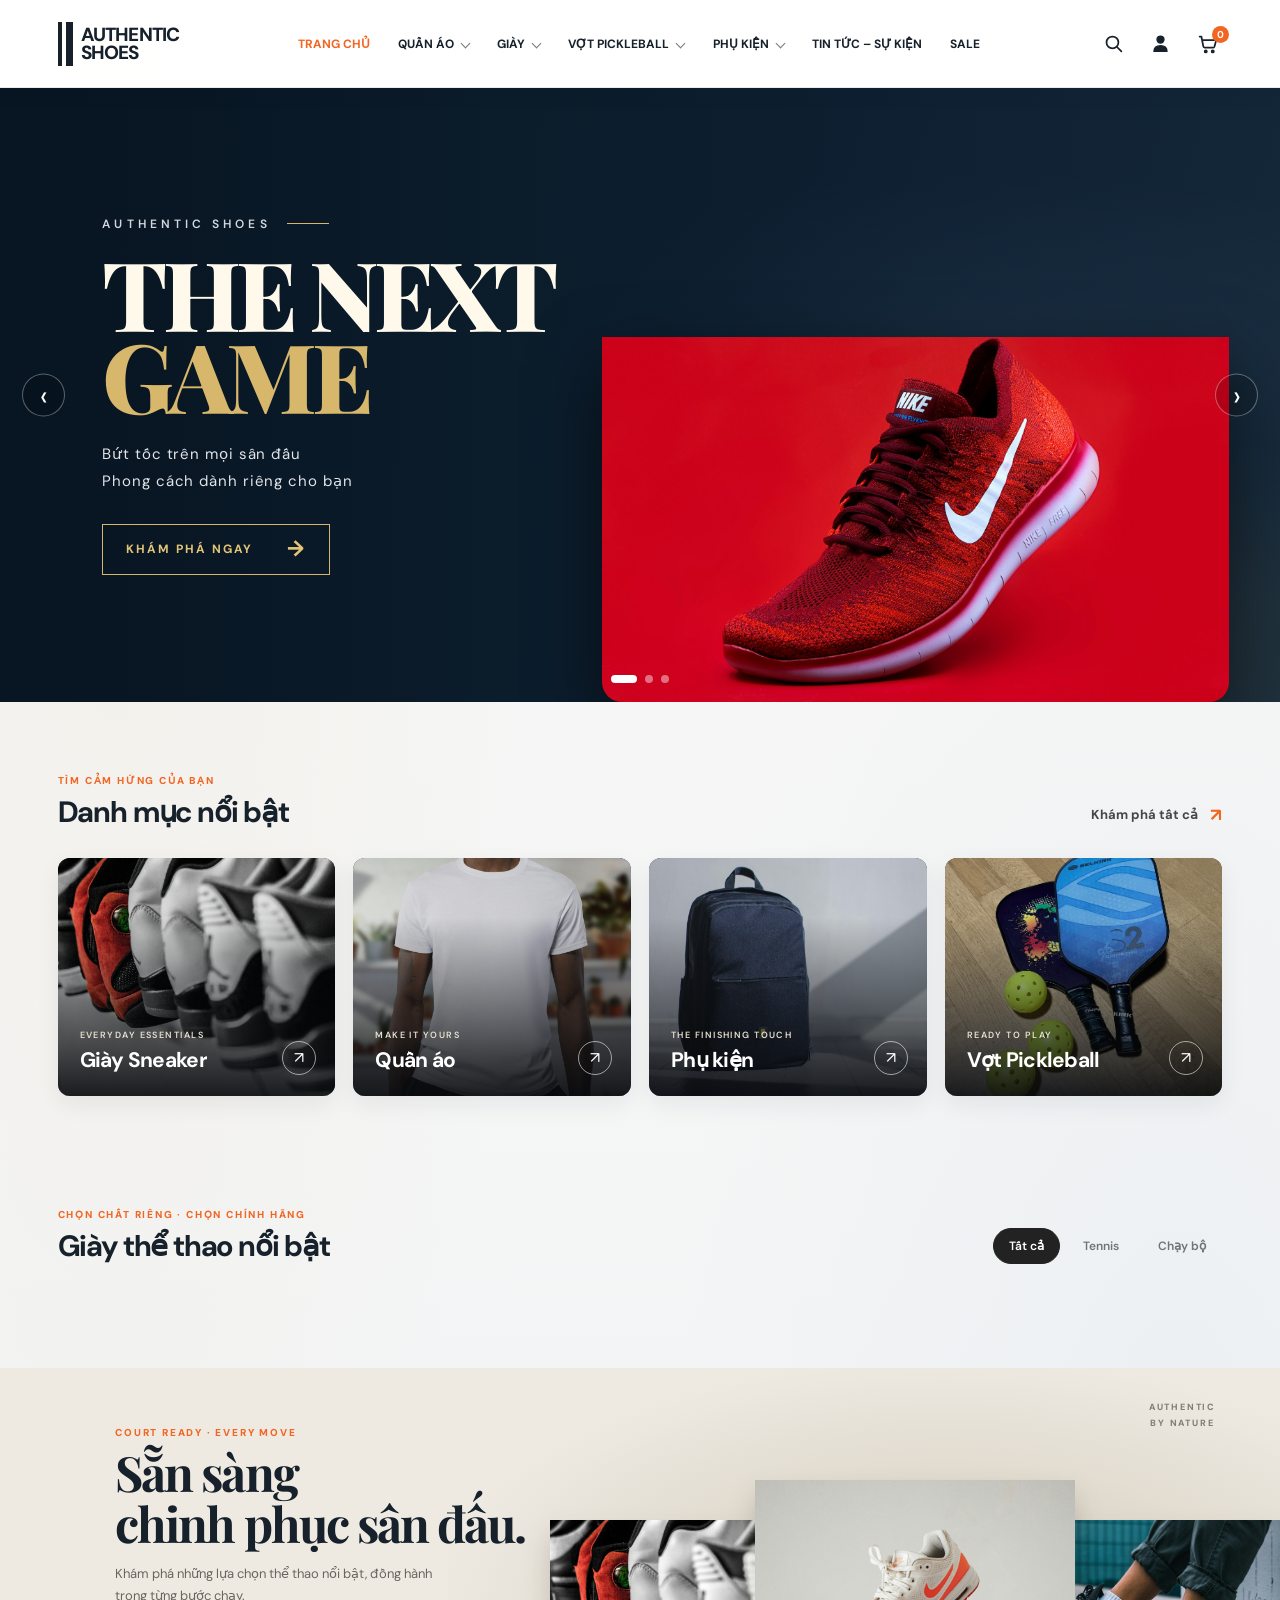
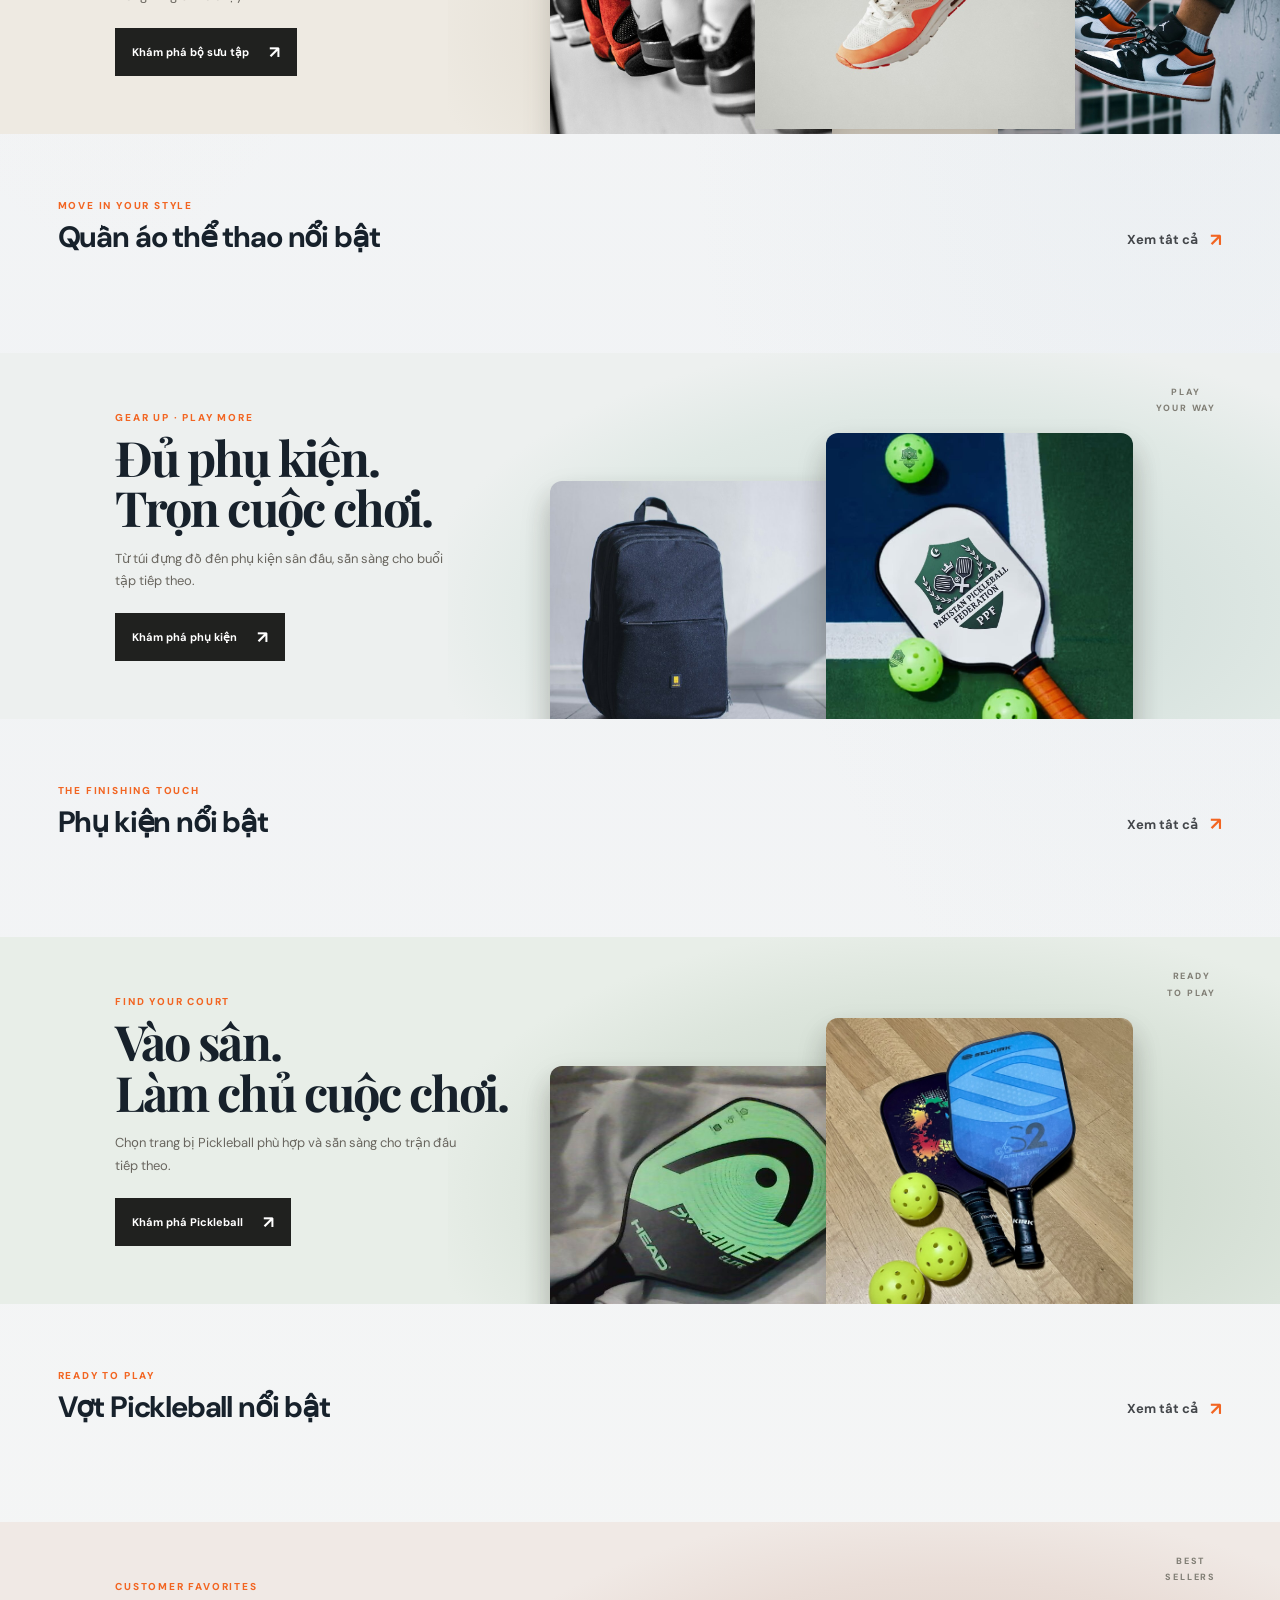
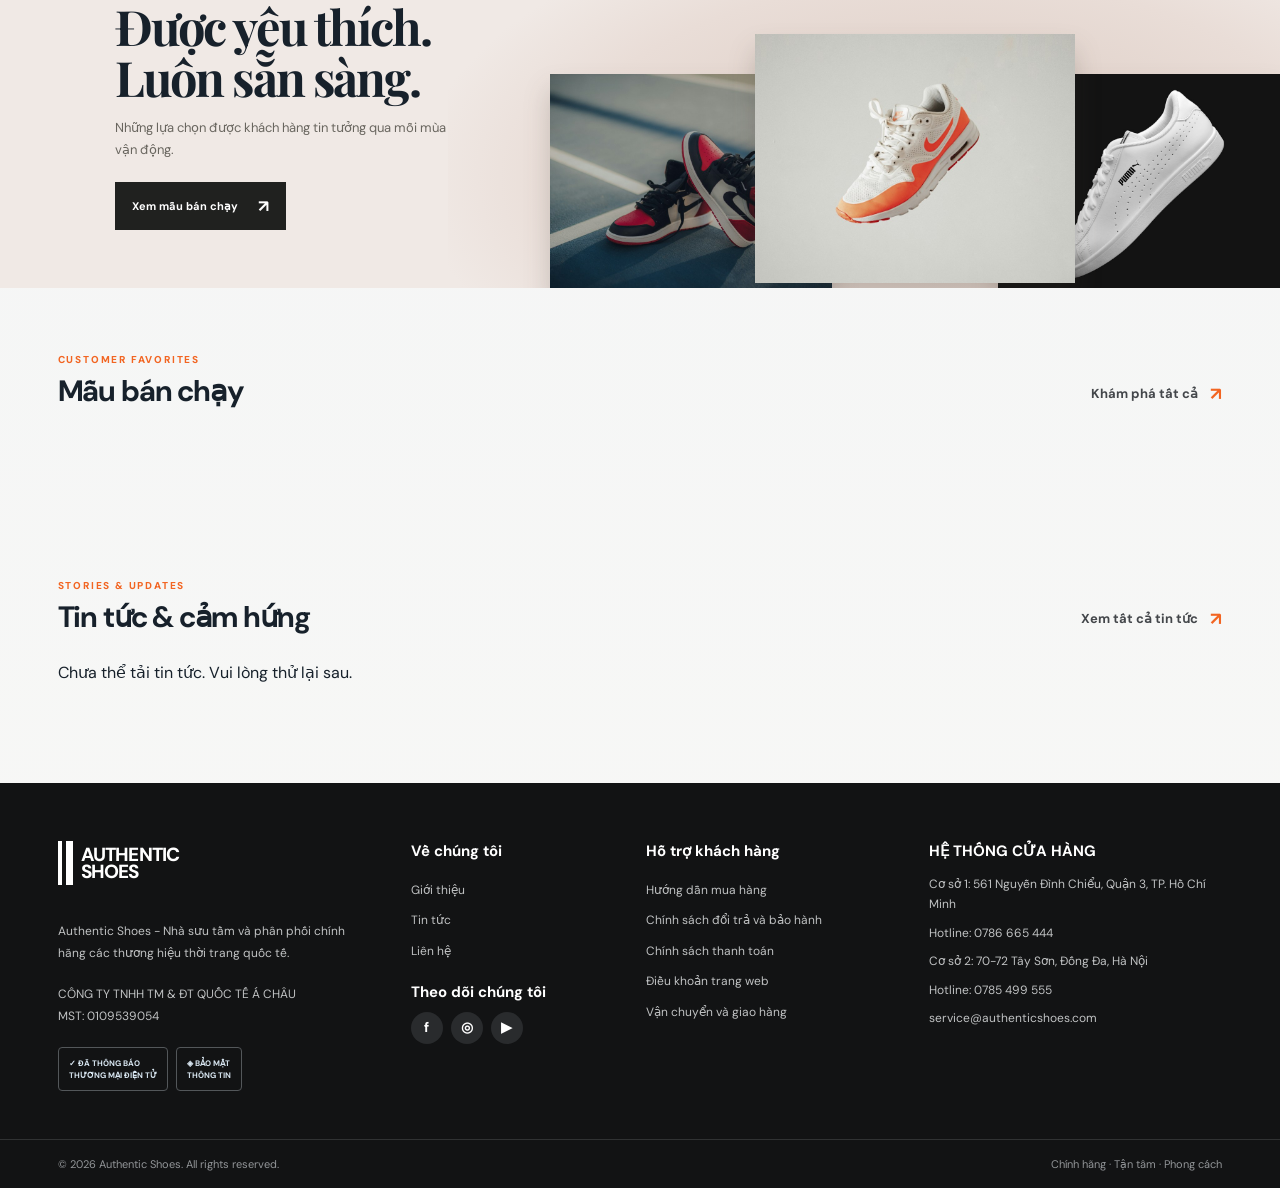
==== commit f680a3da: "feat: add article CRUD with SQL Server persistence" ====
--- a/wwwroot/index.html
+++ b/wwwroot/index.html
@@ -3,19 +3,20 @@
 <head>
   <meta charset="UTF-8">
   <meta name="viewport" content="width=device-width, initial-scale=1.0">
-  <meta name="theme-color" content="#0b1b2b">
+  <meta name="theme-color" content="#ffffff">
   <meta name="description" content="Authentic Shoes - giày thể thao, thời trang và phụ kiện chính hãng.">
   <title>Authentic Shoes | Chọn phong cách của bạn</title>
   <link rel="preconnect" href="https://fonts.googleapis.com">
   <link rel="preconnect" href="https://fonts.gstatic.com" crossorigin>
   <link href="https://fonts.googleapis.com/css2?family=DM+Sans:wght@400;500;600;700;800&family=Playfair+Display:wght@700;800&display=swap" rel="stylesheet">
-  <link rel="stylesheet" href="styles.css?v=hierarchical-shipping-address">
-  <script src="store-cart.js?v=hierarchical-shipping-address" defer></script>
+  <link rel="stylesheet" href="styles.css?v=featured-collections-banners">
+  <script src="store-cart.js?v=color-size-inventory" defer></script>
   <script src="script.js?v=featured-collections-banners" defer></script>
+  <script src="index-news.js?v=blog-crud" defer></script>
 </head>
 <body>
   <header class="site-header">
-    <a class="brand" href="#home" aria-label="Authentic Shoes - Trang chủ">
+    <a class="brand" href="#" aria-label="Authentic Shoes - Trang chủ">
       <span class="brand-mark" aria-hidden="true"><i></i><i></i></span>
       <span class="brand-name">AUTHENTIC<br>SHOES</span>
     </a>
@@ -138,7 +139,7 @@
             <p class="hero-description">Bứt tốc trên mọi sân đấu<br>Phong cách dành riêng cho bạn</p>
             <a class="hero-cta" href="#products">KHÁM PHÁ NGAY <span>→</span></a>
           </div>
-          <img class="hero-art hero-art-cutout" src="img/shoe-blue.jpg" alt="Giày sneaker trắng Puma">
+          <img class="hero-art" src="img/hero-shoe.jpg" alt="Giày Nike đỏ trên nền đỏ">
         </article>
         <article class="hero-slide" data-slide="1">
           <div class="hero-content">
@@ -147,7 +148,7 @@
             <p class="hero-description">Nhẹ nhàng trong từng chuyển động<br>Sẵn sàng cho mọi hành trình</p>
             <a class="hero-cta" href="#products">MUA SẮM NGAY <span>→</span></a>
           </div>
-          <img class="hero-art hero-art-shoe" src="img/shoe-detail.jpg" alt="Bộ sưu tập sneaker phong cách thể thao">
+          <img class="hero-art hero-art-shoe" src="img/shoe-blue.jpg" alt="Giày Puma trắng chụp trên nền đen">
         </article>
         <article class="hero-slide" data-slide="2">
           <div class="hero-content">
@@ -165,21 +166,6 @@
         <button class="slide-dot is-active" type="button" aria-label="Ảnh 1" data-go-to="0"></button>
         <button class="slide-dot" type="button" aria-label="Ảnh 2" data-go-to="1"></button>
         <button class="slide-dot" type="button" aria-label="Ảnh 3" data-go-to="2"></button>
-      </div>
-    </section>
-
-    <section class="service-strip" aria-label="Cam kết dịch vụ">
-      <div class="service-item">
-        <span class="service-icon" aria-hidden="true">✓</span>
-        <span><strong>100% chính hãng</strong><small>Kiểm định trước khi giao</small></span>
-      </div>
-      <div class="service-item">
-        <span class="service-icon" aria-hidden="true">↗</span>
-        <span><strong>Giao hàng nhanh</strong><small>Đóng gói cẩn thận toàn quốc</small></span>
-      </div>
-      <div class="service-item">
-        <span class="service-icon" aria-hidden="true">↺</span>
-        <span><strong>Đổi trả dễ dàng</strong><small>An tâm chọn đúng đôi giày</small></span>
       </div>
     </section>
 
@@ -227,14 +213,6 @@
           <button class="tab-button" type="button" data-filter="running">Chạy bộ</button>
         </div>
       </div>
-      <div class="brand-quick-filters" role="group" aria-label="Lọc nhanh theo thương hiệu">
-        <span>Thương hiệu</span>
-        <button type="button" data-brand-filter="Nike">Nike</button>
-        <button type="button" data-brand-filter="Adidas">Adidas</button>
-        <button type="button" data-brand-filter="New Balance">New Balance</button>
-        <button type="button" data-brand-filter="Puma">Puma</button>
-        <button type="button" data-brand-filter="Converse">Converse</button>
-      </div>
       <div class="product-grid">
       </div>
       <div class="product-selection" role="status" aria-live="polite" hidden>
@@ -323,22 +301,10 @@
     <section class="section news-section" id="news">
       <div class="section-heading">
         <div><p class="section-kicker">STORIES & UPDATES</p><h2>Tin tức & cảm hứng</h2></div>
-        <a class="text-link" href="#news">Xem tất cả tin tức <span>↗</span></a>
-      </div>
-      <div class="news-grid">
-        <article class="news-card">
-          <a class="news-image news-image-one" href="#products"><img src="img/shoe-detail.jpg" alt="Bộ sưu tập sneaker mới"></a>
-          <div class="news-info"><p>29.10.2026 <span>•</span> PHONG CÁCH</p><h3>Những đôi sneaker kinh điển trở lại trong mùa mới</h3><a href="#products">Đọc bài viết <span>→</span></a></div>
-        </article>
-        <article class="news-card">
-          <a class="news-image news-image-two" href="#products"><img src="img/shoe-red.jpg" alt="Giày thể thao đỏ"></a>
-          <div class="news-info"><p>24.10.2026 <span>•</span> SẢN PHẨM</p><h3>Chọn giày tennis phù hợp để tự tin trên sân</h3><a href="#products">Đọc bài viết <span>→</span></a></div>
-        </article>
-        <article class="news-card">
-          <a class="news-image news-image-three" href="#products"><img src="img/shoe-teal.jpg" alt="Phong cách thể thao với sneaker đen trắng cam"></a>
-          <div class="news-info"><p>18.10.2026 <span>•</span> CẢM HỨNG</p><h3>Năng lượng mới cho mỗi bước chân của bạn</h3><a href="#products">Đọc bài viết <span>→</span></a></div>
-        </article>
-      </div>
+        <a class="text-link" href="/articles.html">Xem tất cả tin tức <span>↗</span></a>
+      </div>
+      <p class="news-loading" data-home-articles-status role="status" aria-live="polite">Đang tải tin tức…</p>
+      <div class="news-grid" data-home-articles></div>
     </section>
   </main>
 
@@ -350,8 +316,8 @@
         <p class="footer-company">CÔNG TY TNHH TM & ĐT QUỐC TẾ Á CHÂU<br>MST: 0109539054</p>
         <div class="trust-badges"><span>✓ ĐÃ THÔNG BÁO<br>THƯƠNG MẠI ĐIỆN TỬ</span><span>◈ BẢO MẬT<br>THÔNG TIN</span></div>
       </div>
-      <div class="footer-column"><h3>Về chúng tôi</h3><a href="/contact.html">Thông tin cửa hàng</a><a href="#news">Tin tức</a><a href="/contact.html">Liên hệ</a></div>
-      <div class="footer-column"><h3>Hỗ trợ khách hàng</h3><a href="/support.html#purchase">Hướng dẫn mua hàng</a><a href="/support.html#returns">Chính sách đổi trả và bảo hành</a><a href="/support.html#payment">Chính sách thanh toán</a><a href="/support.html#terms">Điều khoản trang web</a><a href="/support.html#delivery">Vận chuyển và giao hàng</a><a href="/privacy.html">Quyền riêng tư</a></div>
+      <div class="footer-column"><h3>Về chúng tôi</h3><a href="#home">Giới thiệu</a><a href="#news">Tin tức</a><a href="#home">Liên hệ</a><h3 class="social-title">Theo dõi chúng tôi</h3><div class="social-links"><a href="#home" aria-label="Facebook">f</a><a href="#home" aria-label="Instagram">◎</a><a href="#home" aria-label="YouTube">▶</a></div></div>
+      <div class="footer-column"><h3>Hỗ trợ khách hàng</h3><a href="#home">Hướng dẫn mua hàng</a><a href="#home">Chính sách đổi trả và bảo hành</a><a href="#home">Chính sách thanh toán</a><a href="#home">Điều khoản trang web</a><a href="#home">Vận chuyển và giao hàng</a></div>
       <div class="footer-column footer-stores"><h3>Hệ thống cửa hàng</h3><p>Cơ sở 1: 561 Nguyễn Đình Chiểu, Quận 3, TP. Hồ Chí Minh</p><p>Hotline: <a href="tel:0786665444">0786 665 444</a></p><p>Cơ sở 2: 70-72 Tây Sơn, Đống Đa, Hà Nội</p><p>Hotline: <a href="tel:0785499555">0785 499 555</a></p><a href="mailto:service@authenticshoes.com">service@authenticshoes.com</a></div>
     </div>
     <div class="footer-bottom"><span>© 2026 Authentic Shoes. All rights reserved.</span><span>Chính hãng · Tận tâm · Phong cách</span></div>
